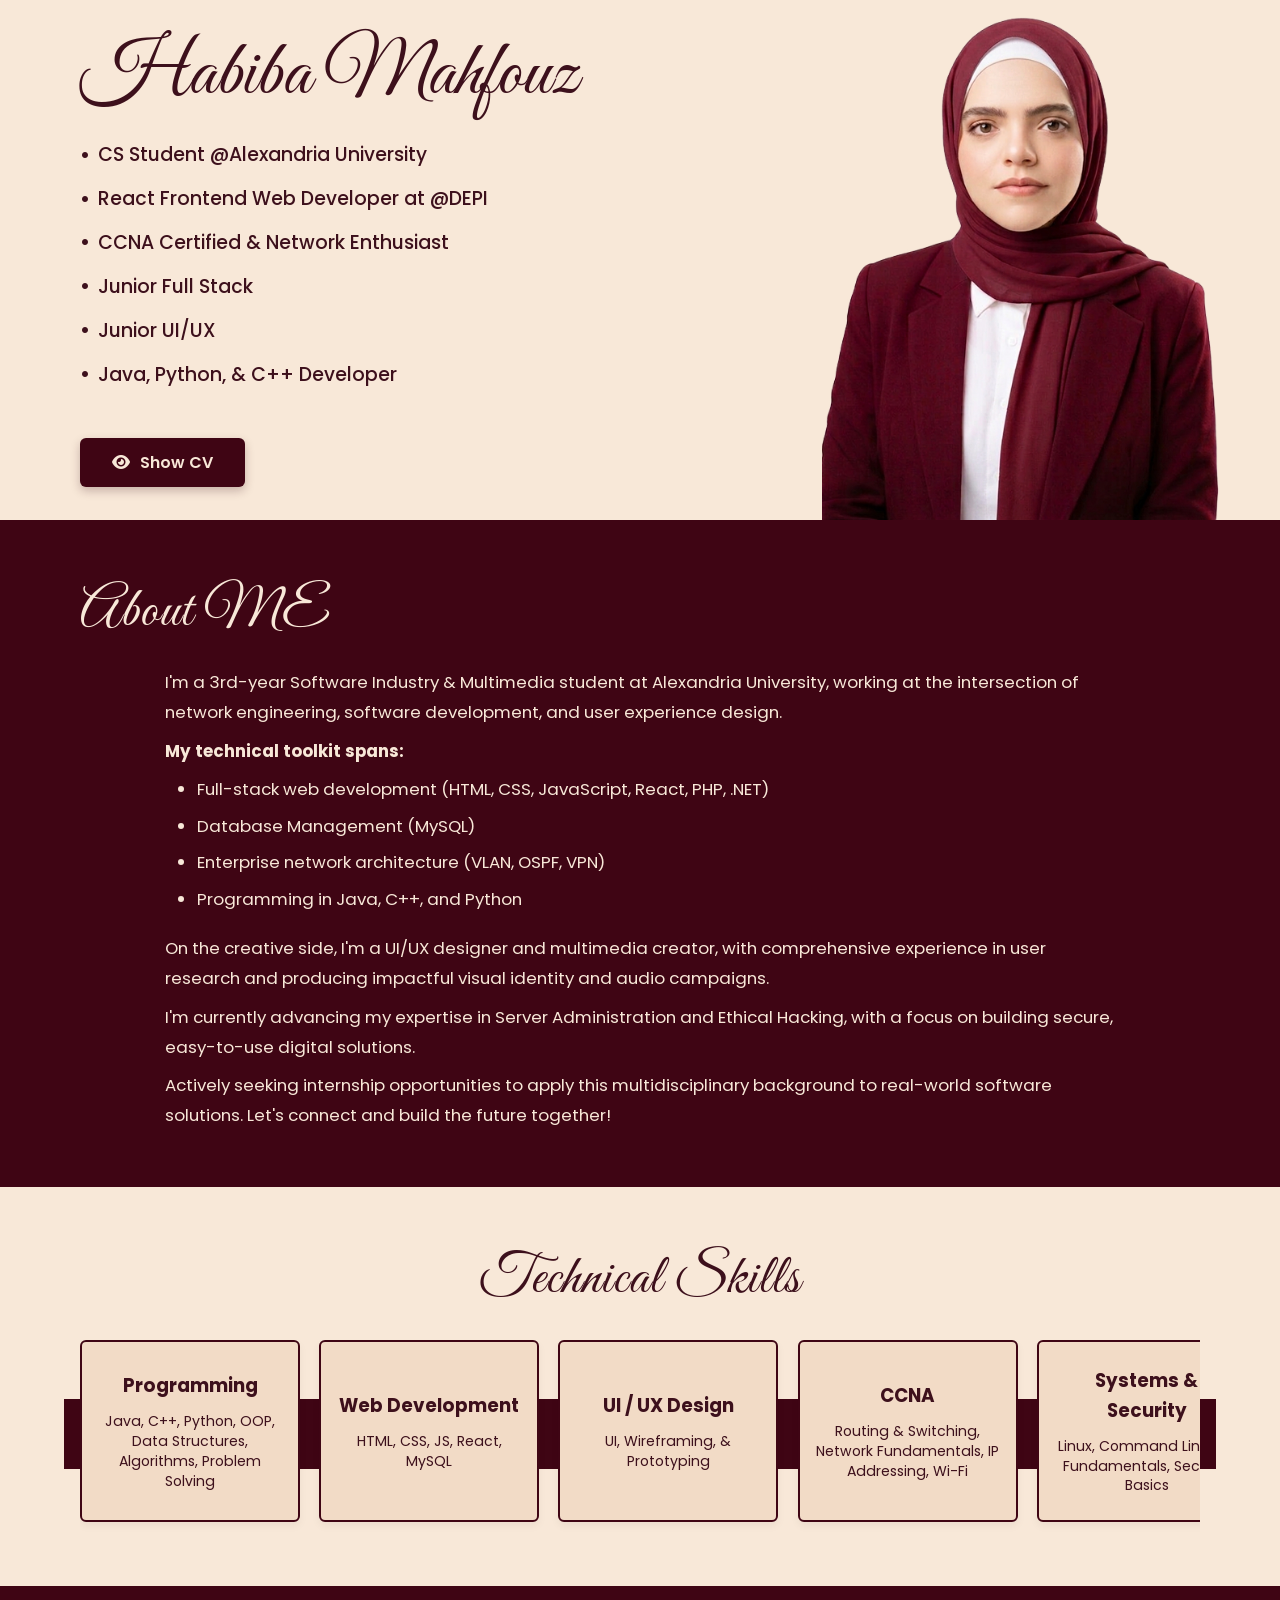
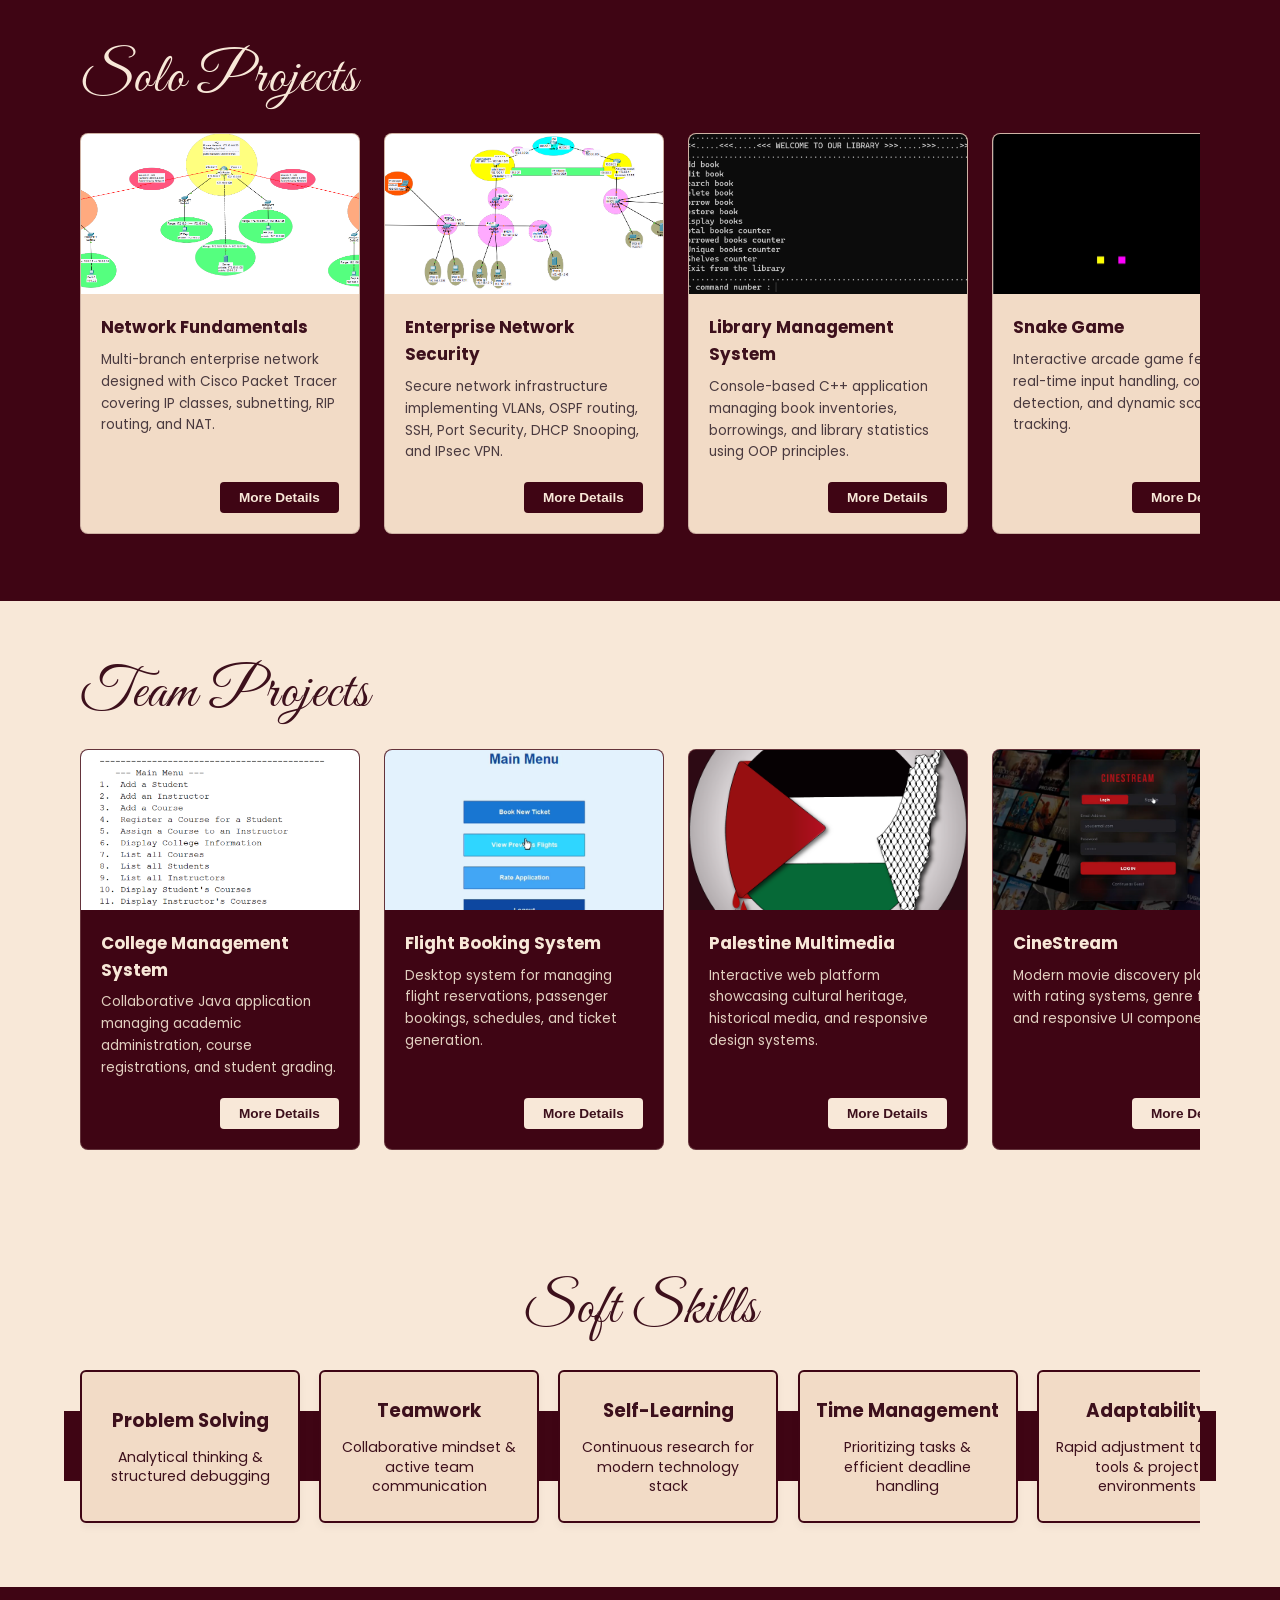
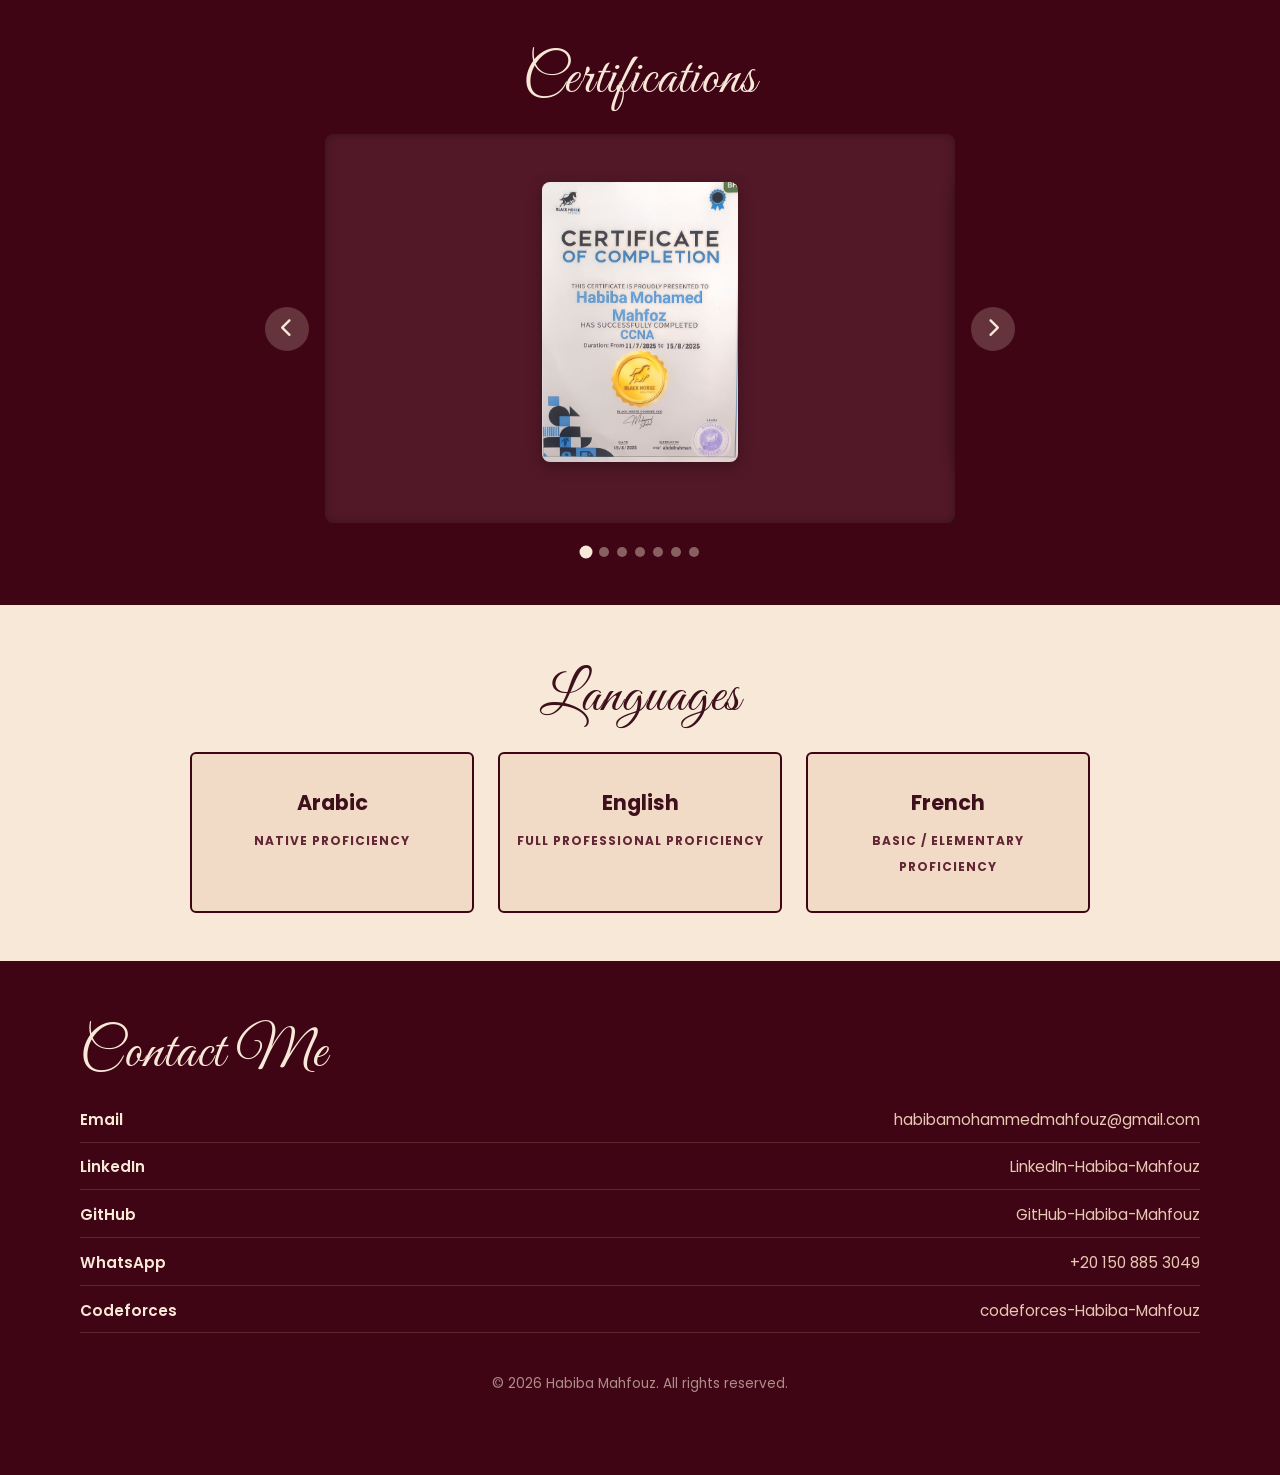
==== index.html @ 4e530910 "Refactor hero section layout and update profile image" ====
<!DOCTYPE html>
<html lang="en">
<head>
    <meta charset="UTF-8">
    <meta name="viewport" content="width=device-width, initial-scale=1.0">
    <title>Habiba Mahfouz - Portfolio</title>
    <!-- Google Fonts -->
    <link rel="preconnect" href="https://fonts.googleapis.com">
    <link rel="preconnect" href="https://fonts.gstatic.com" crossorigin>
    <link href="https://fonts.googleapis.com/css2?family=Alex+Brush&family=Great+Vibes&family=Poppins:ital,wght@0,300;0,400;0,500;0,600;0,700;1,300&display=swap" rel="stylesheet">
    <!-- FontAwesome Icons -->
    <link rel="stylesheet" href="https://cdnjs.cloudflare.com/ajax/libs/font-awesome/6.4.0/css/all.min.css">
    <!-- Custom CSS -->
    <link rel="stylesheet" href="css/styles.css">
</head>
<body>

    <!-- HERO SECTION -->
    <header class="hero-section" id="hero">
        <div class="hero-container">
            <!-- Left Side: Text & Action -->
            <div class="hero-left">
                <div class="hero-content">
                    <h1 class="hero-name">Habiba Mahfouz</h1>
                    <ul class="hero-highlights">
                        <li><span class="bullet">•</span> CS Student @Alexandria University</li>
                        <li><span class="bullet">•</span> React Frontend Web Developer at @DEPI</li>
                        <li><span class="bullet">•</span> CCNA Certified & Network Enthusiast</li>
                        <li><span class="bullet">•</span> Junior Full Stack</li>
                        <li><span class="bullet">•</span> Junior UI/UX</li>
                        <li><span class="bullet">•</span> Java, Python, & C++ Developer</li>
                    </ul>
                    <div class="hero-action">
                        <a href="https://drive.google.com/file/d/1pJtv7yBGDdaMXNsGLOkZJY8MNlGWwcSY/view" target="_blank" rel="noopener noreferrer" class="btn-primary">
                           <i class="fa-solid fa-eye"></i> Show CV
                        </a>
                    </div>
                </div>
            </div>
            <!-- Right Side: Profile Photo -->
            <div class="hero-right">
                <div class="profile-frame">
                    <div class="profile-img-crop">
                        <img src="images/pp.png" alt="Habiba Mahfouz Profile" class="profile-img">
                    </div>
                </div>
            </div>
        </div>
    </header>

    <!-- ABOUT ME SECTION -->
    <section class="section section-dark" id="about">
        <div class="container">
            <h2 class="section-title text-light">About ME</h2>
            <div class="about-text">
                <p>I'm a 3rd-year Software Industry & Multimedia student at Alexandria University, working at the intersection of network engineering, software development, and user experience design.</p>
                
                <p><strong>My technical toolkit spans:</strong></p>
                <ul>
                    <li>Full-stack web development (HTML, CSS, JavaScript, React, PHP, .NET)</li>
                    <li>Database Management (MySQL)</li>
                    <li>Enterprise network architecture (VLAN, OSPF, VPN)</li>
                    <li>Programming in Java, C++, and Python</li>
                </ul>

                <p>On the creative side, I'm a UI/UX designer and multimedia creator, with comprehensive experience in user research and producing impactful visual identity and audio campaigns.</p>

                <p>I'm currently advancing my expertise in Server Administration and Ethical Hacking, with a focus on building secure, easy-to-use digital solutions.</p>

                <p>Actively seeking internship opportunities to apply this multidisciplinary background to real-world software solutions. Let's connect and build the future together!</p>
            </div>
        </div>
    </section>

    <!-- TECHNICAL SKILLS SECTION -->
    <section class="section section-light" id="technical-skills">
        <div class="container">
            <h2 class="section-title-skill text-dark">Technical Skills</h2>
            <div class="skills-grid">
                <div class="skill-card">
                    <h3 class="skill-title">Programming</h3>
                    <p class="skill-desc">Java, C++, Python, OOP, Data Structures, Algorithms, Problem Solving</p>
                </div>
                <div class="skill-card">
                    <h3 class="skill-title">Web Development</h3>
                    <p class="skill-desc">HTML, CSS, JS, React, MySQL</p>
                </div>
                <div class="skill-card">
                    <h3 class="skill-title">UI / UX Design</h3>
                    <p class="skill-desc">UI, Wireframing, & Prototyping</p>
                </div>
                <div class="skill-card">
                    <h3 class="skill-title">CCNA</h3>
                    <p class="skill-desc">Routing & Switching, Network Fundamentals, IP Addressing, Wi-Fi</p>
                </div>
                <div class="skill-card">
                    <h3 class="skill-title">Systems & Security</h3>
                    <p class="skill-desc">Linux, Command Line, OS Fundamentals, Security Basics</p>
                </div>
            </div>
        </div>
    </section>

    <!-- SOLO PROJECTS SECTION -->
    <section class="section section-dark" id="solo-projects">
        <div class="container">
            <h2 class="section-title text-light">Solo Projects</h2>
            <div class="projects-grid">
                <!-- Solo 1 -->
                <div class="project-card">
                    <div class="project-img-placeholder">
                        <img src="images/Network.png" alt="Network Fundamentals Project">
                    </div>
                    <div class="project-content">
                        <h3 class="project-title">Network Fundamentals</h3>
                        <p class="project-desc">Multi-branch enterprise network designed with Cisco Packet Tracer covering IP classes, subnetting, RIP routing, and NAT.</p>
                        <button class="btn-card open-modal-btn" data-project-id="solo-network-fundamentals">More Details</button>
                    </div>
                </div>

                <!-- Solo 2 -->
                <div class="project-card">
                    <div class="project-img-placeholder">
                        <img src="images/ccna.png" alt="Enterprise Network Security">
                    </div>
                    <div class="project-content">
                        <h3 class="project-title">Enterprise Network Security</h3>
                        <p class="project-desc">Secure network infrastructure implementing VLANs, OSPF routing, SSH, Port Security, DHCP Snooping, and IPsec VPN.</p>
                        <button class="btn-card open-modal-btn" data-project-id="solo-enterprise-security">More Details</button>
                    </div>
                </div>

                <!-- Solo 3 -->
                <div class="project-card">
                    <div class="project-img-placeholder">
                        <img src="images/libc++.png" alt="Library Management System">
                    </div>
                    <div class="project-content">
                        <h3 class="project-title">Library Management System</h3>
                        <p class="project-desc">Console-based C++ application managing book inventories, borrowings, and library statistics using OOP principles.</p>
                        <button class="btn-card open-modal-btn" data-project-id="solo-library-cpp">More Details</button>
                    </div>
                </div>

                <!-- Solo 4 -->
                <div class="project-card">
                    <div class="project-img-placeholder">
                        <img src="images/snake1.png" alt="Snake Game Python">
                    </div>
                    <div class="project-content">
                        <h3 class="project-title">Snake Game</h3>
                        <p class="project-desc">Interactive arcade game featuring real-time input handling, collision detection, and dynamic score tracking.</p>
                        <button class="btn-card open-modal-btn" data-project-id="solo-snake-game">More Details</button>
                    </div>
                </div>

                <!-- Solo 5 -->
                <div class="project-card">
                    <div class="project-img-placeholder">
                        <img src="images/calajava.png" alt="Expression Calculator">
                    </div>
                    <div class="project-content">
                        <h3 class="project-title">Expression Calculator</h3>
                        <p class="project-desc">Mathematical expression parser converting infix to postfix syntax using Stack data structures in Java.</p>
                        <button class="btn-card open-modal-btn" data-project-id="solo-expression-calculator">More Details</button>
                    </div>
                </div>

                <!-- Solo 6 -->
                <div class="project-card">
                    <div class="project-img-placeholder">
                        <img src="images/booki.png" alt="Booki UX Case Study">
                    </div>
                    <div class="project-content">
                        <h3 class="project-title">Booki</h3>
                        <p class="project-desc">End-to-end user research, persona creation, wireframing, and interactive UI prototyping for an online bookstore.</p>
                        <button class="btn-card open-modal-btn" data-project-id="solo-booki-ux">More Details</button>
                    </div>
                </div>

                <!-- Solo 7 : to do list
                <div class="project-card">
                    <div class="project-img-placeholder">
                        <img src="images/booki.png" alt="Booki UX Case Study">
                    </div>
                    <div class="project-content">
                        <h3 class="project-title">Booki - UX Case Study</h3>
                        <p class="project-desc">End-to-end user research, persona creation, wireframing, and interactive UI prototyping for an online bookstore.</p>
                        <button class="btn-card open-modal-btn" data-project-id="solo-booki-ux">More Details</button>
                    </div>
                </div>-->

            </div>
        </div>
    </section>

    <!-- TEAM PROJECTS SECTION -->
    <section class="section section-light" id="team-projects">
        <div class="container">
            <h2 class="section-title text-dark">Team Projects</h2>
            <div class="projects-grid">
                <!-- Team 1 -->
                <div class="project-card card-dark">
                    <div class="project-img-placeholder dark-ph">
                        <img src="images/college.png" alt="College Management System">
                    </div>
                    <div class="project-content">
                        <h3 class="project-title">College Management System</h3>
                        <p class="project-desc">Collaborative Java application managing academic administration, course registrations, and student grading.</p>
                        <button class="btn-card btn-light open-modal-btn" data-project-id="team-college-system">More Details</button>
                    </div>
                </div>

                <!-- Team 2 -->
                <div class="project-card card-dark">
                    <div class="project-img-placeholder dark-ph">
                        <img src="images/flight.png" alt="Flight Booking System">
                    </div>
                    <div class="project-content">
                        <h3 class="project-title">Flight Booking System</h3>
                        <p class="project-desc">Desktop system for managing flight reservations, passenger bookings, schedules, and ticket generation.</p>
                        <button class="btn-card btn-light open-modal-btn" data-project-id="team-flight-booking">More Details</button>
                    </div>
                </div>

                <!-- Team 3 -->
                <div class="project-card card-dark">
                    <div class="project-img-placeholder dark-ph">
                        <img src="images/logo.png" alt="Palestine Multimedia Platform">
                    </div>
                    <div class="project-content">
                        <h3 class="project-title">Palestine Multimedia</h3>
                        <p class="project-desc">Interactive web platform showcasing cultural heritage, historical media, and responsive design systems.</p>
                        <button class="btn-card btn-light open-modal-btn" data-project-id="team-palestine-multimedia">More Details</button>
                    </div>
                </div>

                <!-- Team 4 -->
                <div class="project-card card-dark">
                    <div class="project-img-placeholder dark-ph">
                        <img src="images/movie.png" alt="CineStream Movie Platform">
                    </div>
                    <div class="project-content">
                        <h3 class="project-title">CineStream</h3>
                        <p class="project-desc">Modern movie discovery platform with rating systems, genre filters, and responsive UI components.</p>
                        <button class="btn-card btn-light open-modal-btn" data-project-id="team-cinestream">More Details</button>
                    </div>
                </div>

                <!-- Team 5 -->
                <div class="project-card card-dark">
                    <div class="project-img-placeholder dark-ph">
                        <img src="images/bookbloom.png" alt="Book Bloom WebApp">
                    </div>
                    <div class="project-content">
                        <h3 class="project-title">Book Bloom</h3>
                        <p class="project-desc">E-commerce bookstore app with user authentication, category browsing, cart checkout, and dashboard.</p>
                        <button class="btn-card btn-light open-modal-btn" data-project-id="team-book-bloom">More Details</button>
                    </div>
                </div>

                <!-- Team 6 -->
                <div class="project-card card-dark">
                    <div class="project-img-placeholder dark-ph">
                        <img src="images/unity.png" alt="3D Unity Game">
                    </div>
                    <div class="project-content">
                        <h3 class="project-title">3D Unity Game</h3>
                        <p class="project-desc">Immersive 3D game created in Unity featuring custom physics, gameplay logic, and team collaboration.</p>
                        <button class="btn-card btn-light open-modal-btn" data-project-id="team-unity-game">More Details</button>
                    </div>
                </div>

                <!-- Team 7 -->
                <div class="project-card card-dark">
                    <div class="project-img-placeholder dark-ph">
                        <img src="images/marketix1.png" alt="Marketix HCI UX App">
                    </div>
                    <div class="project-content">
                        <h3 class="project-title">Marketix</h3>
                        <p class="project-desc">Innovative e-commerce app featuring flexible delivery pricing, extensive UX research, and Figma prototypes.</p>
                        <button class="btn-card btn-light open-modal-btn" data-project-id="team-marketix-hci">More Details</button>
                    </div>
                </div>

                <!-- Team 8 : database 
                <div class="project-card card-dark">
                    <div class="project-img-placeholder dark-ph">
                        <img src="images/marketix.png" alt="Marketix HCI UX App">
                    </div>
                    <div class="project-content">
                        <h3 class="project-title">Marketix - HCI & UX App</h3>
                        <p class="project-desc">Innovative e-commerce app featuring flexible delivery pricing, extensive UX research, and Figma prototypes.</p>
                        <button class="btn-card btn-light open-modal-btn" data-project-id="team-marketix-hci">More Details</button>
                    </div>
                </div>-->

                <!-- Team 9 : data science python
                <div class="project-card card-dark">
                    <div class="project-img-placeholder dark-ph">
                        <img src="images/marketix.png" alt="Marketix HCI UX App">
                    </div>
                    <div class="project-content">
                        <h3 class="project-title">Marketix - HCI & UX App</h3>
                        <p class="project-desc">Innovative e-commerce app featuring flexible delivery pricing, extensive UX research, and Figma prototypes.</p>
                        <button class="btn-card btn-light open-modal-btn" data-project-id="team-marketix-hci">More Details</button>
                    </div>
                </div>-->

                <!-- Team 10 : data science power bi
                <div class="project-card card-dark">
                    <div class="project-img-placeholder dark-ph">
                        <img src="images/marketix.png" alt="Marketix HCI UX App">
                    </div>
                    <div class="project-content">
                        <h3 class="project-title">Marketix - HCI & UX App</h3>
                        <p class="project-desc">Innovative e-commerce app featuring flexible delivery pricing, extensive UX research, and Figma prototypes.</p>
                        <button class="btn-card btn-light open-modal-btn" data-project-id="team-marketix-hci">More Details</button>
                    </div>
                </div>-->

                <!-- Team 11 : software 
                <div class="project-card card-dark">
                    <div class="project-img-placeholder dark-ph">
                        <img src="images/marketix.png" alt="Marketix HCI UX App">
                    </div>
                    <div class="project-content">
                        <h3 class="project-title">Marketix - HCI & UX App</h3>
                        <p class="project-desc">Innovative e-commerce app featuring flexible delivery pricing, extensive UX research, and Figma prototypes.</p>
                        <button class="btn-card btn-light open-modal-btn" data-project-id="team-marketix-hci">More Details</button>
                    </div>
                </div>-->

            </div>
        </div>
    </section>

    <!-- SOFT SKILLS SECTION -->
    <section class="section section-light" id="soft-skills">
        <div class="container">
            <h2 class="section-title-skill text-dark">Soft Skills</h2>
            <div class="skills-grid soft-grid">
                <div class="skill-card">
                    <h3 class="skill-title">Problem Solving</h3>
                    <p class="skill-desc">Analytical thinking & structured debugging</p>
                </div>
                <div class="skill-card">
                    <h3 class="skill-title">Teamwork</h3>
                    <p class="skill-desc">Collaborative mindset & active team communication</p>
                </div>
                <div class="skill-card">
                    <h3 class="skill-title">Self-Learning</h3>
                    <p class="skill-desc">Continuous research for modern technology stack</p>
                </div>
                <div class="skill-card">
                    <h3 class="skill-title">Time Management</h3>
                    <p class="skill-desc">Prioritizing tasks & efficient deadline handling</p>
                </div>
                <div class="skill-card">
                    <h3 class="skill-title">Adaptability</h3>
                    <p class="skill-desc">Rapid adjustment to new tools & project environments</p>
                </div>
            </div>
        </div>
    </section>

    <!-- CERTIFICATIONS SECTION -->
    <section class="section section-dark" id="certifications">
        <div class="container">
            <h2 class="section-title-skill text-light">Certifications</h2>
            <div class="carousel-container">
                <button class="carousel-btn prev-btn" id="prevCert"><i class="fa-solid fa-chevron-left"></i></button>
                
                <div class="carousel-viewport">
                    <div class="carousel-track" id="certTrack">
                        <!-- Slide 1 -->
                        <div class="carousel-slide active">
                            <div class="cert-card">
                                <img src="certifications/CCNA.jpeg" alt="CCNA Certificate" class="cert-img">
                            </div>
                        </div>
                        <!-- Slide 2 -->
                        <div class="carousel-slide active">
                            <div class="cert-card">
                                <img src="certifications/Intro_to_AI.png" alt="Intro to AI Certificate" class="cert-img">
                            </div>
                        </div>
                        <!-- Slide 3 -->
                        <div class="carousel-slide active">
                            <div class="cert-card">
                                <img src="certifications/AI.png" alt="AI Certificate" class="cert-img">
                            </div>
                        </div>
                        <!-- Slide 4 -->
                        <div class="carousel-slide active">
                            <div class="cert-card">
                                <img src="certifications/Python.jpeg" alt="Python Certificate" class="cert-img">
                            </div>
                        </div>
                        <!-- Slide 5 -->
                        <div class="carousel-slide active">
                            <div class="cert-card">
                                <img src="certifications/python & AI.jpeg" alt="python & AI Certificate" class="cert-img">
                            </div>
                        </div>
                        <!-- Slide 6 -->
                        <div class="carousel-slide active">
                            <div class="cert-card">
                                <img src="certifications/C++.png" alt="C++ Certificate" class="cert-img">
                            </div>
                        </div>
                        <!-- Slide 7 -->
                        <div class="carousel-slide active">
                            <div class="cert-card">
                                <img src="certifications/UI UX.png" alt="UI/UX Certificate" class="cert-img">
                            </div>
                        </div>
                        
                    </div>
                </div>

                <button class="carousel-btn next-btn" id="nextCert"><i class="fa-solid fa-chevron-right"></i></button>
            </div>
            
            <div class="carousel-dots" id="carouselDots">
                <span class="dot active" data-index="0"></span>
                <span class="dot" data-index="1"></span>
                <span class="dot" data-index="2"></span>
            </div>
        </div>
    </section>

    <!-- LANGUAGES SECTION -->
    <section class="section section-light" id="languages">
        <div class="container">
            <h2 class="section-title-skill text-dark">Languages</h2>
            <div class="languages-grid">
                <div class="lang-card">
                    <h3 class="lang-name">Arabic</h3>
                    <span class="lang-level">NATIVE PROFICIENCY</span>
                </div>
                <div class="lang-card">
                    <h3 class="lang-name">English</h3>
                    <span class="lang-level">FULL PROFESSIONAL PROFICIENCY</span>
                </div>
                <div class="lang-card">
                    <h3 class="lang-name">French</h3>
                    <span class="lang-level">BASIC / ELEMENTARY PROFICIENCY</span>
                </div>
            </div>
        </div>
    </section>

    <!-- CONTACT ME SECTION (FOOTER) -->
    <footer class="footer section-dark" id="contact">
        <div class="container">
            <h2 class="section-title text-light">Contact Me</h2>
            <div class="contact-list">
                <div class="contact-item">
                    <span class="contact-label">Email</span>
                    <a href="mailto:habibamahfouzalmanfouzh@gmail.com" class="contact-value">habibamohammedmahfouz@gmail.com</a>
                </div>
                <div class="contact-item">
                    <span class="contact-label">LinkedIn</span>
                    <a href="https://www.linkedin.com/in/habiba-mahfouz-4ba87334a?utm_source=share_via&utm_content=profile&utm_medium=member_android" target="_blank" class="contact-value">LinkedIn-Habiba-Mahfouz</a>
                </div>
                <div class="contact-item">
                    <span class="contact-label">GitHub</span>
                    <a href="https://github.com/habiba-mahfouz" target="_blank" class="contact-value">GitHub-Habiba-Mahfouz</a>
                </div>
                <div class="contact-item">
                    <span class="contact-label">WhatsApp</span>
                    <a href="https://wa.me/201508853049" target="_blank" class="contact-value">+20 150 885 3049</a>
                </div>
                <div class="contact-item">
                    <span class="contact-label">Codeforces</span>
                    <a href="https://codeforces.com" target="_blank" class="contact-value">codeforces-Habiba-Mahfouz</a>
                </div>
            </div>
            <div class="copyright">
                <p>&copy; 2026 Habiba Mahfouz. All rights reserved.</p>
            </div>
        </div>
    </footer>

    <!-- DYNAMIC PROJECT DETAILS POPUP MODAL (Exact 1050px Max Width) -->
    <div class="project-details-overlay" id="projectDetailsOverlay">
        <div class="project-details-modal">
            <!-- Header Bar with Title & Close X Button -->
            <div class="project-details-header">
                <h2 id="modalHeaderTitle">Project Details</h2>
                <button class="project-details-close-btn" id="closeProjectDetailsBtn" title="Close">
                    <i class="fa-solid fa-xmark"></i>
                </button>
            </div>

            <!-- Modal Content Body -->
            <div class="project-details-body">
                <!-- Project Media Carousel (Images and/or Video) -->
                <div class="project-media-carousel-container" id="modalMediaCarousel">
                    <button class="project-carousel-btn prev-btn" id="modalMediaPrev" title="Previous Media"><i class="fa-solid fa-chevron-left"></i></button>

                    <div class="project-carousel-viewport">
                        <div class="project-carousel-track" id="modalMediaTrack">
                            <!-- Dynamic Slides (Images & Videos) -->
                        </div>
                    </div>

                    <button class="project-carousel-btn next-btn" id="modalMediaNext" title="Next Media"><i class="fa-solid fa-chevron-right"></i></button>
                </div>

                <!-- Carousel Dots -->
                <div class="project-carousel-dots" id="modalMediaDots">
                    <!-- Dynamic Dots matching media items -->
                </div>

                <!-- Tech Stack Badges directly under media (no heading) -->
                <div class="tech-badges-container" id="modalProjectTechStack" style="margin-bottom: 2.2rem; margin-top: 0.5rem;">
                    <!-- Tech badges generated dynamically -->
                </div>

                <!-- Overview Section -->
                <div class="details-section">
                    <h3><i class="fa-solid fa-lightbulb"></i> Project Overview</h3>
                    <p id="modalProjectOverview" class="project-overview-text">Project overview description goes here...</p>
                </div>

                <!-- Key Features Section -->
                <div class="details-section">
                    <h3><i class="fa-solid fa-list-check"></i> Key Features & Implementation</h3>
                    <ul class="features-list" id="modalProjectFeatures">
                        <!-- Features generated dynamically -->
                    </ul>
                </div>

                <!-- Action Links (GitHub & LinkedIn Buttons) -->
                <div class="details-action-bar">
                    <a href="#" id="modalProjectGithubBtn" target="_blank" rel="noopener noreferrer" class="btn-action btn-github">
                        <i class="fa-brands fa-github"></i> GitHub
                    </a>
                    <a href="#" id="modalProjectLinkedinBtn" target="_blank" rel="noopener noreferrer" class="btn-action btn-linkedin">
                        <i class="fa-brands fa-linkedin"></i> LinkedIn
                    </a>
                </div>
            </div>
        </div>
    </div>

    <!-- Custom JS -->
    <script src="js/project-details.js"></script>
    <script src="js/script.js"></script>
</body>
</html>
---- css/styles.css ----
/* 1. Global Variables & Reset */
:root {
    --bg-burgundy: #3F0514;
    --bg-burgundy-light: #521828;
    --bg-beige: #F8E8D8;
    --bg-beige-card: #F2DBC6;
    --text-burgundy: #3D101C;
    --text-beige: #F8E8D8;
    --text-muted: #6B4E55;
    
    --font-cursive: 'Great Vibes', 'Alex Brush', cursive;
    --font-sans: 'Poppins', -apple-system, BlinkMacSystemFont, 'Segoe UI', Roboto, sans-serif;

    --transition: all 0.3s ease;
    --border-radius: 8px;
    --shadow: 0 4px 15px rgba(0, 0, 0, 0.15);
}

* {
    margin: 0;
    padding: 0;
    box-sizing: border-box;
}

html {
    scroll-behavior: smooth;
    font-size: 16px;
}

body {
    font-family: var(--font-sans);
    background-color: var(--bg-beige);
    color: var(--text-burgundy);
    line-height: 1.6;
    overflow-x: hidden;
}

/* 2. Container & Utility Classes */
.container {
    width: 90%;
    max-width: 1200px;
    margin: 0 auto;
    padding: 3rem 1rem;
}

.section-title {
    font-family: var(--font-cursive);
    font-size: 3.5rem;
    text-align:left;
    margin-bottom: 0.6rem;
    font-weight: 400;
    letter-spacing: 1px;
}

.section-title-skill{
    font-family: var(--font-cursive);
    font-size: 3.5rem;
    text-align:center;
    margin-bottom: 0.6rem;
    font-weight: 400;
    letter-spacing: 1px;
}

.text-light {
    color: var(--text-beige);
}

.text-dark {
    color: var(--text-burgundy);
}

.section-dark {
    background-color: var(--bg-burgundy);
    color: var(--text-beige);
}

.section-light {
    background-color: var(--bg-beige);
    color: var(--text-burgundy);
}

/* 3. HERO SECTION (Split Layout) */
.hero-section {
    width: 100%;
    background-color: var(--bg-beige);
    height: 520px;
    max-height: 520px;
    display: flex;
    align-items: stretch;
    position: relative;
    overflow: hidden;
}

.hero-container {
    width: 100%;
    height: 100%;
    max-width: 1400px;
    margin: 0 auto;
    display: flex;
    align-items: stretch;
}

/* Left Column: Text & Content */
.hero-left {
    width: 60%;
    height: 100%;
    background-color: var(--bg-beige);
    display: flex;
    align-items: center;
    padding: 2.5rem 2rem 2.5rem 5rem;
    z-index: 2;
}

.hero-content {
    width: 100%;
    max-width: 650px;
    display: flex;
    flex-direction: column;
}

.hero-name {
    font-family: var(--font-cursive);
    font-size: 78px;
    color: var(--text-burgundy);
    margin-bottom: 1.2rem;
    font-weight: 400;
    line-height: 1.1;
}

.hero-highlights {
    list-style: none;
    margin-bottom: 1.8rem;
}

.hero-highlights li {
    font-size: 19px;
    margin-bottom: 0.5rem;
    color: var(--text-burgundy);
    display: flex;
    align-items: center;
    gap: 0.5rem;
    font-weight: 500;
}

.hero-highlights .bullet {
    font-size: 1.4rem;
    color: var(--text-burgundy);
}

.hero-action {
    display: flex;
    justify-content: flex-start;
    margin-top: 0.5rem;
}

.btn-primary {
    background-color: var(--bg-burgundy);
    color: var(--text-beige);
    border: none;
    padding: 0.75rem 2rem;
    font-size: 1rem;
    font-family: var(--font-sans);
    font-weight: 600;
    border-radius: 6px;
    cursor: pointer;
    transition: var(--transition);
    display: inline-flex;
    align-items: center;
    gap: 0.6rem;
    box-shadow: 0 4px 10px rgba(61, 16, 28, 0.25);
    text-decoration: none;
}

.btn-primary:hover {
    background-color: var(--bg-burgundy-light);
    transform: translateY(-2px);
    box-shadow: 0 6px 15px rgba(61, 16, 28, 0.35);
    color: white;
}

/* Right Column: Profile Photo */
.hero-right {
    width: 40%;
    height: 100%;
    background-color: var(--bg-beige);
    display: flex;
    justify-content: center;
    align-items: flex-end;
    position: relative;
    overflow: hidden;
}

.profile-frame {
    width: 100%;
    height: 100%;
    display: flex;
    justify-content: center;
    align-items: flex-end;
    overflow: hidden;
}

.profile-img-crop {
    width: 100%;
    height: 100%;
    overflow: hidden;
    display: flex;
    justify-content: center;
    align-items: flex-end;
}

.profile-img {
    width: 100%;
    height: 100%;
    max-height: 520px;
    object-fit: contain;
    object-position: bottom center;
    display: block;
}

/* 4. ABOUT ME SECTION */
.about-text {
    max-width: 950px;
    margin: 0 auto;
    font-size: 1.05rem;
    line-height: 1.8;
}

.about-text p {
    margin-bottom: 0.5rem;
}

.about-text ul {
    margin-left: 2rem;
    margin-bottom: 1.2rem;
}

.about-text li {
    margin-bottom: 0.4rem;
}

/* 5. TECHNICAL SKILLS & SOFT SKILLS (Horizontal Scroll Layout with Burgundy Ribbon) */
#technical-skills .container,
#soft-skills .container {
    position: relative;
}

#technical-skills .container::before,
#soft-skills .container::before {
    content: '';
    position: absolute;
    top: 62%;
    left: 0;
    width: 100%;
    height: 70px;
    background-color: var(--bg-burgundy);
    transform: translateY(-50%);
    z-index: 0;
    pointer-events: none;
}

.skills-grid {
    position: relative;
    z-index: 1;
    display: flex;
    flex-wrap: nowrap;
    overflow-x: auto;
    gap: 1.2rem;
    margin-top: 1rem;
    padding-bottom: 1rem;
    scroll-snap-type: x mandatory;
    -webkit-overflow-scrolling: touch;
}

/* Custom Scrollbar for Horizontal Skills Slider */
.skills-grid::-webkit-scrollbar {
    height: 6px;
}

.skills-grid::-webkit-scrollbar-track {
    background: rgba(61, 16, 28, 0.1);
    border-radius: 10px;
}

.skills-grid::-webkit-scrollbar-thumb {
    background: var(--bg-burgundy);
    border-radius: 10px;
}

.skills-grid::-webkit-scrollbar-thumb:hover {
    background: var(--bg-burgundy-light);
}

.skill-card {
    position: relative;
    z-index: 2;
    flex: 0 0 220px;
    scroll-snap-align: start;
    background-color: var(--bg-beige-card);
    border: 2px solid var(--bg-burgundy);
    padding: 1.5rem 1rem;
    border-radius: 6px;
    text-align: center;
    transition: var(--transition);
    display: flex;
    flex-direction: column;
    justify-content: center;
    align-items: center;
    box-shadow: 0 4px 8px rgba(0, 0, 0, 0.05);
}

.skill-card:hover {
    box-shadow: 0 8px 18px rgba(61, 16, 28, 0.15);
}

.skill-title {
    font-size: 1.15rem;
    color: var(--text-burgundy);
    margin-bottom: 0.75rem;
    font-weight: 700;
}

.skill-desc {
    font-size: 0.88rem;
    color: var(--text-burgundy);
    line-height: 1.4;
}

/* 6. PROJECTS SECTIONS (Solo & Team Horizontal Scroll Layout) */
.projects-grid {
    display: flex;
    flex-wrap: nowrap;
    overflow-x: auto;
    gap: 1.5rem;
    padding-bottom: 1.2rem;
    scroll-snap-type: x mandatory;
    -webkit-overflow-scrolling: touch;
}

/* Custom Scrollbar for Projects Slider */
.projects-grid::-webkit-scrollbar {
    height: 6px;
}

.projects-grid::-webkit-scrollbar-track {
    background: rgba(248, 232, 216, 0.15);
    border-radius: 10px;
}

.projects-grid::-webkit-scrollbar-thumb {
    background: var(--bg-beige);
    border-radius: 10px;
}

#team-projects .projects-grid::-webkit-scrollbar-track {
    background: rgba(61, 16, 28, 0.1);
}

#team-projects .projects-grid::-webkit-scrollbar-thumb {
    background: var(--bg-burgundy);
}

.project-card {
    flex: 0 0 280px;
    scroll-snap-align: start;
    background-color: var(--bg-beige-card);
    border-radius: 8px;
    overflow: hidden;
    display: flex;
    flex-direction: column;
    transition: var(--transition);
    border: 1px solid rgba(61, 16, 28, 0.2);
}

.project-card:hover {
    box-shadow: 0 10px 20px rgba(0, 0, 0, 0.2);
}

.project-img-placeholder {
    width: 100%;
    height: 160px;
    background-color: #D3C5B5;
    display: flex;
    justify-content: center;
    align-items: center;
    font-size: 2.8rem;
    color: var(--text-burgundy);
    overflow: hidden;
}

.project-img-placeholder img {
    width: 100%;
    height: 100%;
    object-fit: cover;
}

.project-content {
    padding: 1.25rem;
    display: flex;
    flex-direction: column;
    flex-grow: 1;
}

.project-title {
    font-size: 1.05rem;
    font-weight: 700;
    color: var(--text-burgundy);
    margin-bottom: 0.5rem;
}

.project-desc {
    font-size: 0.85rem;
    color: #4A3A3F;
    margin-bottom: 1.2rem;
    flex-grow: 1;
}

.btn-card {
    background-color: var(--bg-burgundy);
    color: var(--text-beige);
    border: none;
    padding: 0.5rem 1.2rem;
    font-size: 0.85rem;
    font-weight: 600;
    border-radius: 4px;
    cursor: pointer;
    align-self: flex-end;
    transition: var(--transition);
}

.btn-card:hover {
    background-color: var(--bg-burgundy-light);
}

/* Team Projects Dark Variations */
.card-dark {
    background-color: var(--bg-burgundy);
    border: 1px solid rgba(248, 232, 216, 0.2);
}

.dark-ph {
    background-color: #2D0A14;
    color: var(--text-beige);
}

.card-dark .project-title {
    color: var(--text-beige);
}

.card-dark .project-desc {
    color: #E2D0C0;
}

.btn-light {
    background-color: var(--bg-beige);
    color: var(--text-burgundy);
}

.btn-light:hover {
    background-color: #FFF;
}

/* 7. CERTIFICATIONS CAROUSEL */
.carousel-container {
    position: relative;
    max-width: 750px;
    margin: 0 auto;
    display: flex;
    align-items: center;
    gap: 1rem;
}

.carousel-viewport {
    width: 100%;
    overflow: hidden;
    background-color: #521828;
    border-radius: 8px;
    padding: 3rem 2rem;
    box-shadow: inset 0 0 10px rgba(0,0,0,0.3);
}

.carousel-track {
    display: flex;
    transition: transform 0.5s ease-in-out;
    width: 100%;
}

.carousel-slide {
    min-width: 100%;
    display: flex;
    justify-content: center;
    align-items: center;
    text-align: center;
}

.cert-card {
    display: flex;
    flex-direction: column;
    align-items: center;
    gap: 0.8rem;
    color: var(--text-beige);
}

.cert-img {
    max-width: 100%;
    max-height: 280px;
    object-fit: contain;
    border-radius: 8px;
    box-shadow: 0 4px 15px rgba(0, 0, 0, 0.3);
    margin-bottom: 0.8rem;
}

.cert-icon {
    font-size: 3.5rem;
    color: #F8E8D8;
    margin-bottom: 0.5rem;
}

.cert-card h3 {
    font-size: 1.4rem;
    font-weight: 600;
}

.cert-card p {
    font-size: 0.95rem;
    max-width: 500px;
    opacity: 0.9;
}

.cert-badge {
    background-color: var(--bg-beige);
    color: var(--text-burgundy);
    padding: 0.3rem 0.8rem;
    border-radius: 20px;
    font-size: 0.8rem;
    font-weight: 700;
    margin-top: 0.5rem;
}

.carousel-btn {
    background-color: rgba(248, 232, 216, 0.2);
    color: var(--text-beige);
    border: none;
    width: 44px;
    height: 44px;
    border-radius: 50%;
    cursor: pointer;
    font-size: 1.2rem;
    transition: var(--transition);
    display: flex;
    justify-content: center;
    align-items: center;
    flex-shrink: 0;
}

.carousel-btn:hover {
    background-color: var(--bg-beige);
    color: var(--text-burgundy);
}

.carousel-dots {
    display: flex;
    justify-content: center;
    gap: 0.5rem;
    margin-top: 1.5rem;
}

.dot {
    width: 10px;
    height: 10px;
    background-color: rgba(248, 232, 216, 0.4);
    border-radius: 50%;
    cursor: pointer;
    transition: var(--transition);
}

.dot.active {
    background-color: var(--text-beige);
    transform: scale(1.3);
}

/* 8. LANGUAGES SECTION */
.languages-grid {
    position: relative;
    z-index: 1;
    display: grid;
    grid-template-columns: repeat(3, 1fr);
    gap: 1.5rem;
    max-width: 900px;
    margin: 0 auto;
}

.lang-card {
    position: relative;
    z-index: 2;
    background-color: var(--bg-beige-card);
    border: 2px solid var(--bg-burgundy);
    padding: 2rem 1rem;
    border-radius: 6px;
    text-align: center;
}

.lang-name {
    font-size: 1.3rem;
    color: var(--text-burgundy);
    margin-bottom: 0.5rem;
}

.lang-level {
    font-size: 0.75rem;
    font-weight: 700;
    letter-spacing: 1px;
    color: #632635;
}

/* 9. CONTACT FOOTER */
.footer {
    padding-bottom: 2rem;
}

.contact-list {
    max-width: 100%;
    margin: 0 auto 2.5rem auto;
    display: flex;
    flex-direction: column;
    gap: 0.8rem;
}

.contact-item {
    display: flex;
    justify-content: space-between;
    align-items: center;
    border-bottom: 1px solid rgba(248, 232, 216, 0.15);
    padding-bottom: 0.6rem;
}

.contact-label {
    font-weight: 600;
    color: var(--text-beige);
    font-size: 0.95rem;
}

.contact-value {
    color: #E6C8B5;
    text-decoration: none;
    font-size: 0.95rem;
    transition: var(--transition);
}

.contact-value:hover {
    color: #FFF;
    text-decoration: underline;
}

.copyright {
    text-align: center;
    font-size: 0.85rem;
    opacity: 0.6;
    margin-top: 2rem;
}

/* 10. MODALS */
.modal-overlay {
    position: fixed;
    top: 0;
    left: 0;
    width: 100vw;
    height: 100vh;
    background-color: rgba(0, 0, 0, 0.7);
    display: flex;
    justify-content: center;
    align-items: center;
    opacity: 0;
    pointer-events: none;
    transition: opacity 0.3s ease;
    z-index: 1000;
}

.modal-overlay.active {
    opacity: 1;
    pointer-events: all;
}

.modal-box {
    background-color: var(--bg-beige);
    color: var(--text-burgundy);
    width: 90%;
    max-width: 550px;
    border-radius: 8px;
    padding: 2rem;
    position: relative;
    box-shadow: 0 10px 30px rgba(0,0,0,0.4);
    transform: translateY(-20px);
    transition: transform 0.3s ease;
}

.modal-overlay.active .modal-box {
    transform: translateY(0);
}

.modal-close {
    position: absolute;
    top: 1rem;
    right: 1.2rem;
    background: none;
    border: none;
    font-size: 1.8rem;
    color: var(--text-burgundy);
    cursor: pointer;
}

.modal-title {
    font-size: 1.5rem;
    margin-bottom: 1rem;
    color: var(--bg-burgundy);
}

.modal-body {
    font-size: 0.95rem;
    line-height: 1.6;
}

/* ==========================================================================
   PROJECT DETAILS POPUP MODAL STYLES (Exact 1050px Max Width)
   ========================================================================== */
.project-details-overlay {
    position: fixed;
    top: 0;
    left: 0;
    width: 100vw;
    height: 100vh;
    background-color: rgba(0, 0, 0, 0.75);
    backdrop-filter: blur(4px);
    display: flex;
    justify-content: center;
    align-items: center;
    opacity: 0;
    pointer-events: none;
    transition: opacity 0.3s ease;
    z-index: 2000;
    padding: 1.5rem;
}

.project-details-overlay.active {
    opacity: 1;
    pointer-events: all;
}

.project-details-modal {
    background-color: #FFFFFF;
    color: var(--text-burgundy);
    width: 92%;
    max-width: 1050px;
    max-height: 90vh;
    border-radius: 12px;
    border: 2px solid var(--bg-burgundy);
    box-shadow: 0 15px 40px rgba(0, 0, 0, 0.4);
    display: flex;
    flex-direction: column;
    overflow: hidden;
    transform: translateY(-20px);
    transition: transform 0.3s ease;
}

.project-details-overlay.active .project-details-modal {
    transform: translateY(0);
}

.project-details-header {
    background-color: var(--bg-burgundy);
    color: var(--text-beige);
    padding: 1rem 1.8rem;
    display: flex;
    justify-content: space-between;
    align-items: center;
    border-bottom: 1px solid rgba(248, 232, 216, 0.2);
}

.project-details-header h2 {
    font-family: 'Poppins', sans-serif;
    font-size: 1.5rem;
    font-weight: 600;
    color: var(--text-beige);
    margin: 0;
    line-height: 1.3;
}

.project-details-close-btn {
    background: none;
    border: none;
    color: var(--text-beige);
    font-size: 2.2rem;
    cursor: pointer;
    line-height: 1;
    transition: var(--transition);
    display: flex;
    align-items: center;
    justify-content: center;
    width: 44px;
    height: 44px;
    border-radius: 50%;
}

.project-details-close-btn:hover {
    background: transparent;
    transform: scale(1.2);
}

.project-details-body {
    padding: 2rem;
    overflow-y: auto;
    overflow-x: hidden;
    flex-grow: 1;
}

/* Project Details Media Carousel (Images & Videos Slider) */
.project-media-carousel-container {
    position: relative;
    width: 100%;
    margin: 1.5rem 0 0.8rem 0;
    display: flex;
    align-items: center;
    gap: 0.8rem;
}

.project-carousel-viewport {
    width: 100%;
    overflow: hidden;
    background-color: #F2DBC6;
    border-radius: 8px;
    border: 1px solid rgba(61, 16, 28, 0.2);
    display: flex;
}

.project-carousel-track {
    display: flex;
    transition: transform 0.4s ease-in-out;
    width: 100%;
}

.project-carousel-slide {
    min-width: 100%;
    width: 100%;
    display: flex;
    justify-content: center;
    align-items: center;
    box-sizing: border-box;
}

.media-slide-box {
    width: 100%;
    display: flex;
    flex-direction: column;
    justify-content: center;
    align-items: center;
    background-color: #F2DBC6;
    min-height: 250px;
    max-height: 420px;
    overflow: hidden;
}

.media-slide-img {
    width: 100%;
    max-width: 100%;
    max-height: 420px;
    object-fit: contain;
    display: block;
    margin: 0 auto;
}

.media-slide-video {
    width: 100%;
    max-width: 100%;
    max-height: 420px;
    background-color: #000;
    display: block;
    outline: none;
    margin: 0 auto;
}

/* Audio Slide Box in Media Carousel (Custom Luxury Player) */
.media-audio-box {
    background: linear-gradient(135deg, #F8E8D8 0%, #F2DBC6 100%);
    padding: 2rem 1.5rem;
    display: flex;
    justify-content: center;
    align-items: center;
    width: 100%;
    min-height: 290px;
}

.custom-audio-card {
    background: #FFF;
    border: 2px solid var(--bg-burgundy);
    border-radius: 16px;
    padding: 1.8rem 2rem;
    width: 100%;
    max-width: 560px;
    display: flex;
    flex-direction: column;
    align-items: center;
    box-shadow: 0 10px 30px rgba(61, 16, 28, 0.12);
    text-align: center;
}

.audio-avatar {
    width: 64px;
    height: 64px;
    background-color: var(--bg-burgundy);
    color: var(--text-beige);
    border-radius: 50%;
    display: flex;
    justify-content: center;
    align-items: center;
    font-size: 1.8rem;
    margin-bottom: 0.8rem;
    box-shadow: 0 4px 12px rgba(61, 16, 28, 0.25);
}

.custom-audio-title {
    font-size: 1.15rem;
    font-weight: 700;
    color: var(--text-burgundy);
    margin-bottom: 0.2rem;
}

.audio-type-tag {
    font-size: 0.78rem;
    font-weight: 600;
    color: var(--text-muted);
    text-transform: uppercase;
    letter-spacing: 1px;
    margin-bottom: 1.4rem;
    display: inline-block;
}

.custom-audio-controls {
    display: flex;
    align-items: center;
    gap: 1rem;
    width: 100%;
    background-color: #F8E8D8;
    padding: 0.75rem 1.2rem;
    border-radius: 50px;
    border: 1px solid rgba(61, 16, 28, 0.15);
}

.audio-play-btn {
    width: 44px;
    height: 44px;
    border-radius: 50%;
    background-color: var(--bg-burgundy);
    color: var(--text-beige);
    border: none;
    cursor: pointer;
    font-size: 1.1rem;
    display: flex;
    align-items: center;
    justify-content: center;
    transition: var(--transition);
    flex-shrink: 0;
}

.audio-play-btn:hover {
    background-color: #521828;
    transform: scale(1.08);
}

.audio-timeline-container {
    display: flex;
    align-items: center;
    gap: 0.6rem;
    flex-grow: 1;
}

.audio-time {
    font-size: 0.82rem;
    font-weight: 600;
    color: var(--text-burgundy);
    min-width: 32px;
    font-variant-numeric: tabular-nums;
}

.audio-progress-bar {
    flex-grow: 1;
    height: 6px;
    accent-color: var(--bg-burgundy);
    cursor: pointer;
    border-radius: 4px;
}

.audio-mute-btn {
    background: none;
    border: none;
    color: var(--text-burgundy);
    font-size: 1.15rem;
    cursor: pointer;
    padding: 0.3rem;
    display: flex;
    align-items: center;
    justify-content: center;
    transition: var(--transition);
    flex-shrink: 0;
}

.audio-mute-btn:hover {
    transform: scale(1.15);
}

.project-carousel-btn {
    background-color: var(--bg-burgundy);
    color: var(--text-beige);
    border: none;
    width: 40px;
    height: 40px;
    border-radius: 50%;
    cursor: pointer;
    font-size: 1.1rem;
    transition: var(--transition);
    display: flex;
    justify-content: center;
    align-items: center;
    flex-shrink: 0;
    box-shadow: 0 4px 10px rgba(0,0,0,0.15);
}

.project-carousel-btn:hover {
    background-color: #521828;
    transform: scale(1.08);
}

.project-carousel-dots {
    display: flex;
    justify-content: center;
    gap: 0.5rem;
    margin-bottom: 1.5rem;
}

.project-carousel-dots .dot {
    width: 10px;
    height: 10px;
    background-color: rgba(61, 16, 28, 0.25);
    border-radius: 50%;
    cursor: pointer;
    transition: var(--transition);
}

.project-carousel-dots .dot.active {
    background-color: var(--bg-burgundy);
    transform: scale(1.2);
}

/* Details Sections */
.details-section {
    margin-bottom: 2.8rem;
}

.details-section h3 {
    font-size: 1.25rem;
    color: var(--text-burgundy);
    margin-bottom: 1.1rem;
    border-bottom: 2px solid var(--bg-burgundy);
    padding-bottom: 0.4rem;
    display: inline-block;
}

.features-list {
    list-style: none;
    padding-left: 0;
}

.features-list li {
    font-size: 1rem;
    margin-bottom: 0.6rem;
    display: flex;
    align-items: flex-start;
    gap: 0.6rem;
    line-height: 1.5;
}

.features-list li i {
    color: var(--bg-burgundy);
    margin-top: 0.2rem;
}

.tech-badges-container {
    display: flex;
    flex-wrap: wrap;
    gap: 0.6rem;
    margin-top: 0.5rem;
}

.tech-badge {
    background-color: var(--bg-burgundy);
    color: var(--text-beige);
    padding: 0.4rem 0.9rem;
    border-radius: 20px;
    font-size: 0.85rem;
    font-weight: 600;
}

/* Overview Section Paragraphs */
.overview-paragraph {
    margin-bottom: 0.95rem;
    font-size: 1rem;
    line-height: 1.75;
    color: #3D101C;
}

.overview-paragraph:last-child {
    margin-bottom: 0;
}

/* Bottom Action Bar (GitHub & LinkedIn Buttons aligned to the Right) */
.details-action-bar {
    margin-top: 2.5rem;
    padding-top: 1.5rem;
    border-top: 1px solid rgba(61, 16, 28, 0.15);
    display: flex;
    justify-content: flex-end;
    align-items: center;
    gap: 0.75rem;
    width: 100%;
    flex-wrap: wrap;
}

.btn-action {
    display: inline-flex;
    align-items: center;
    justify-content: center;
    gap: 0.5rem;
    padding: 0.5rem 1.15rem;
    border-radius: 25px;
    font-size: 0.88rem;
    font-weight: 600;
    text-decoration: none;
    transition: var(--transition);
    cursor: pointer;
    box-shadow: 0 4px 10px rgba(61, 16, 28, 0.12);
}

.btn-action.btn-github {
    background-color: var(--bg-burgundy);
    color: var(--text-beige);
    border: 1.5px solid var(--bg-burgundy);
}

.btn-action.btn-github:hover {
    background-color: #521828;
    transform: translateY(-2px);
    box-shadow: 0 6px 14px rgba(61, 16, 28, 0.2);
}

.btn-action.btn-linkedin {
    background-color: #0A66C2;
    color: #FFFFFF;
    border: 1.5px solid #0A66C2;
}

.btn-action.btn-linkedin:hover {
    background-color: #084e96;
    transform: translateY(-2px);
    box-shadow: 0 6px 14px rgba(10, 102, 194, 0.3);
}

/* 11. RESPONSIVE DESIGN (Media Queries) */
@media (max-width: 900px) {
    .hero-section {
        height: auto;
        max-height: none;
    }

    .hero-container {
        flex-direction: column;
        height: auto;
    }
    
    .hero-left, .hero-right {
        width: 100%;
    }

    .hero-left {
        padding: 2.5rem 1.5rem;
    }

    .hero-right {
        padding: 0 1rem;
        height: 380px;
    }

    .hero-name {
        font-size: 3.2rem;
    }

    .languages-grid {
        grid-template-columns: 1fr;
    }
}

@media (max-width: 600px) {
    .section-title {
        font-size: 2.6rem;
    }

    .hero-name {
        font-size: 2.5rem;
    }

    .hero-action {
        justify-content: center;
    }

    .contact-item {
        flex-direction: column;
        align-items: flex-start;
        gap: 0.2rem;
    }
}
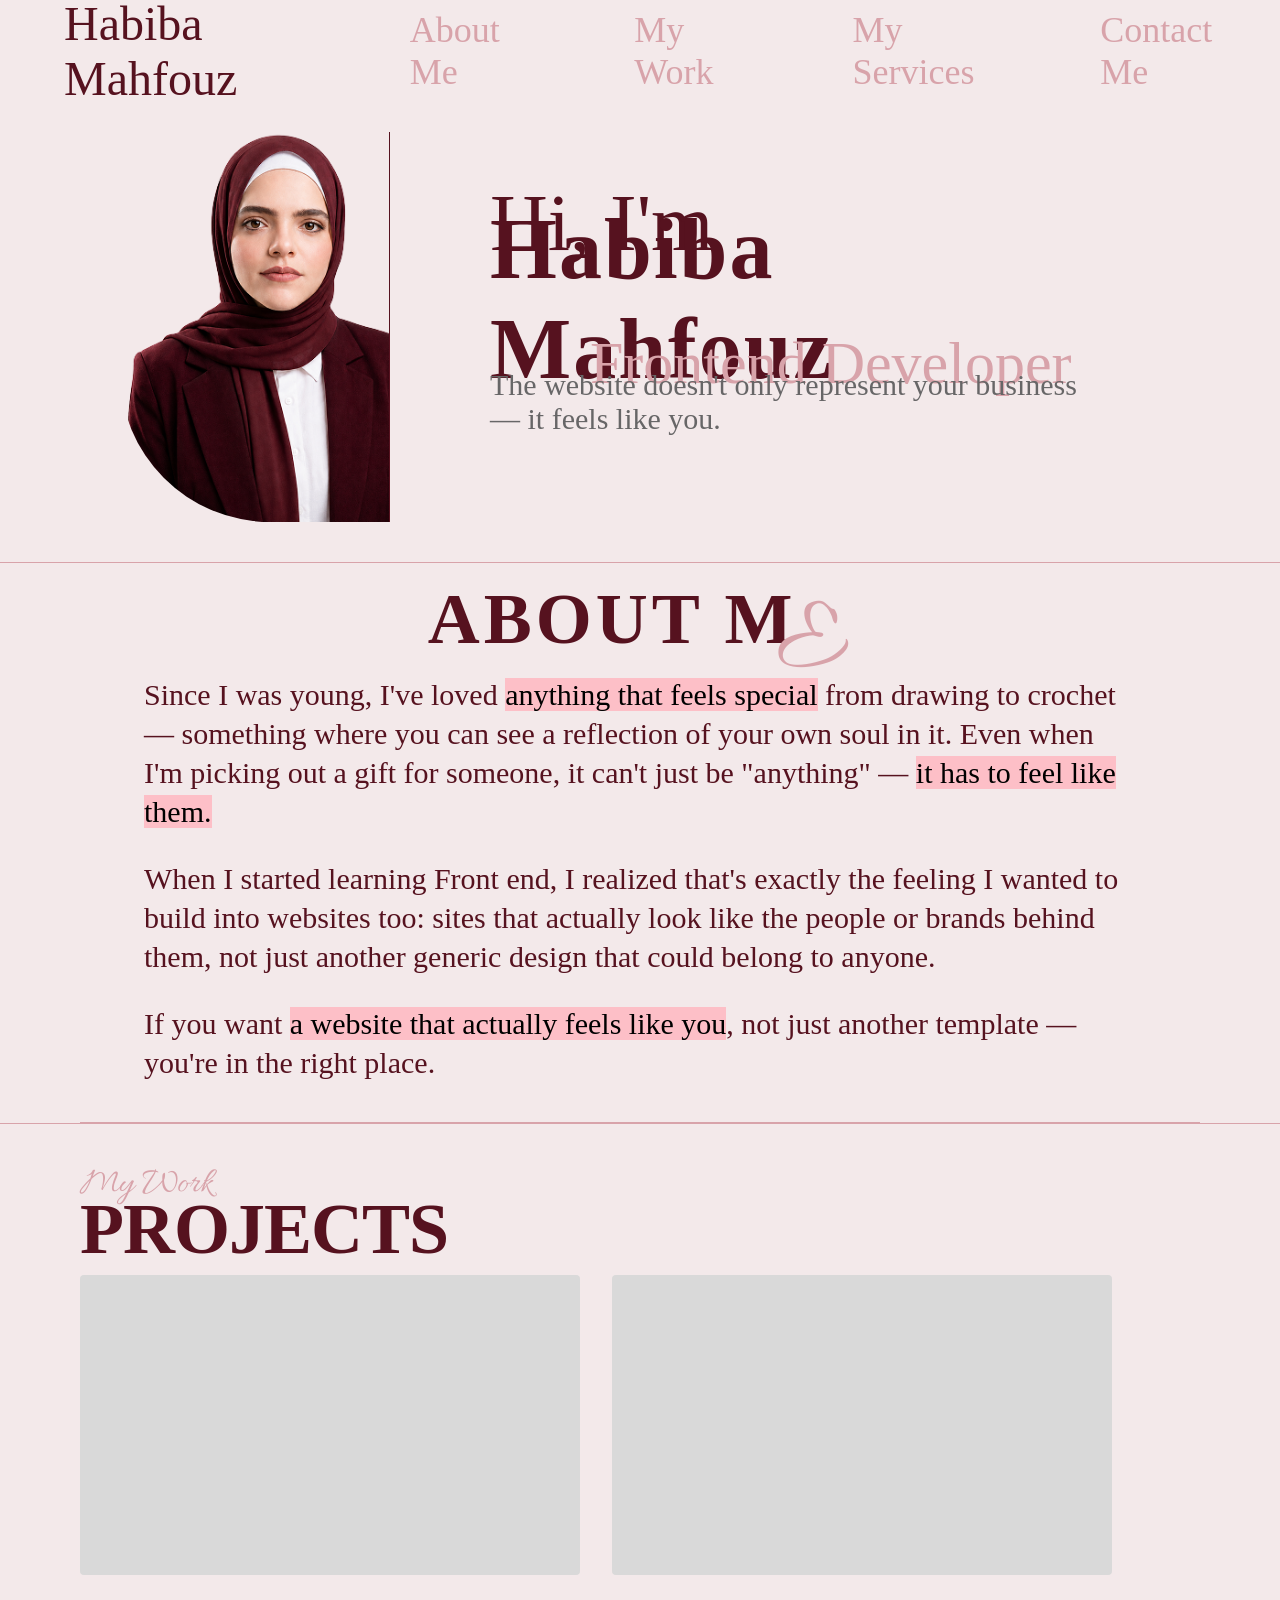
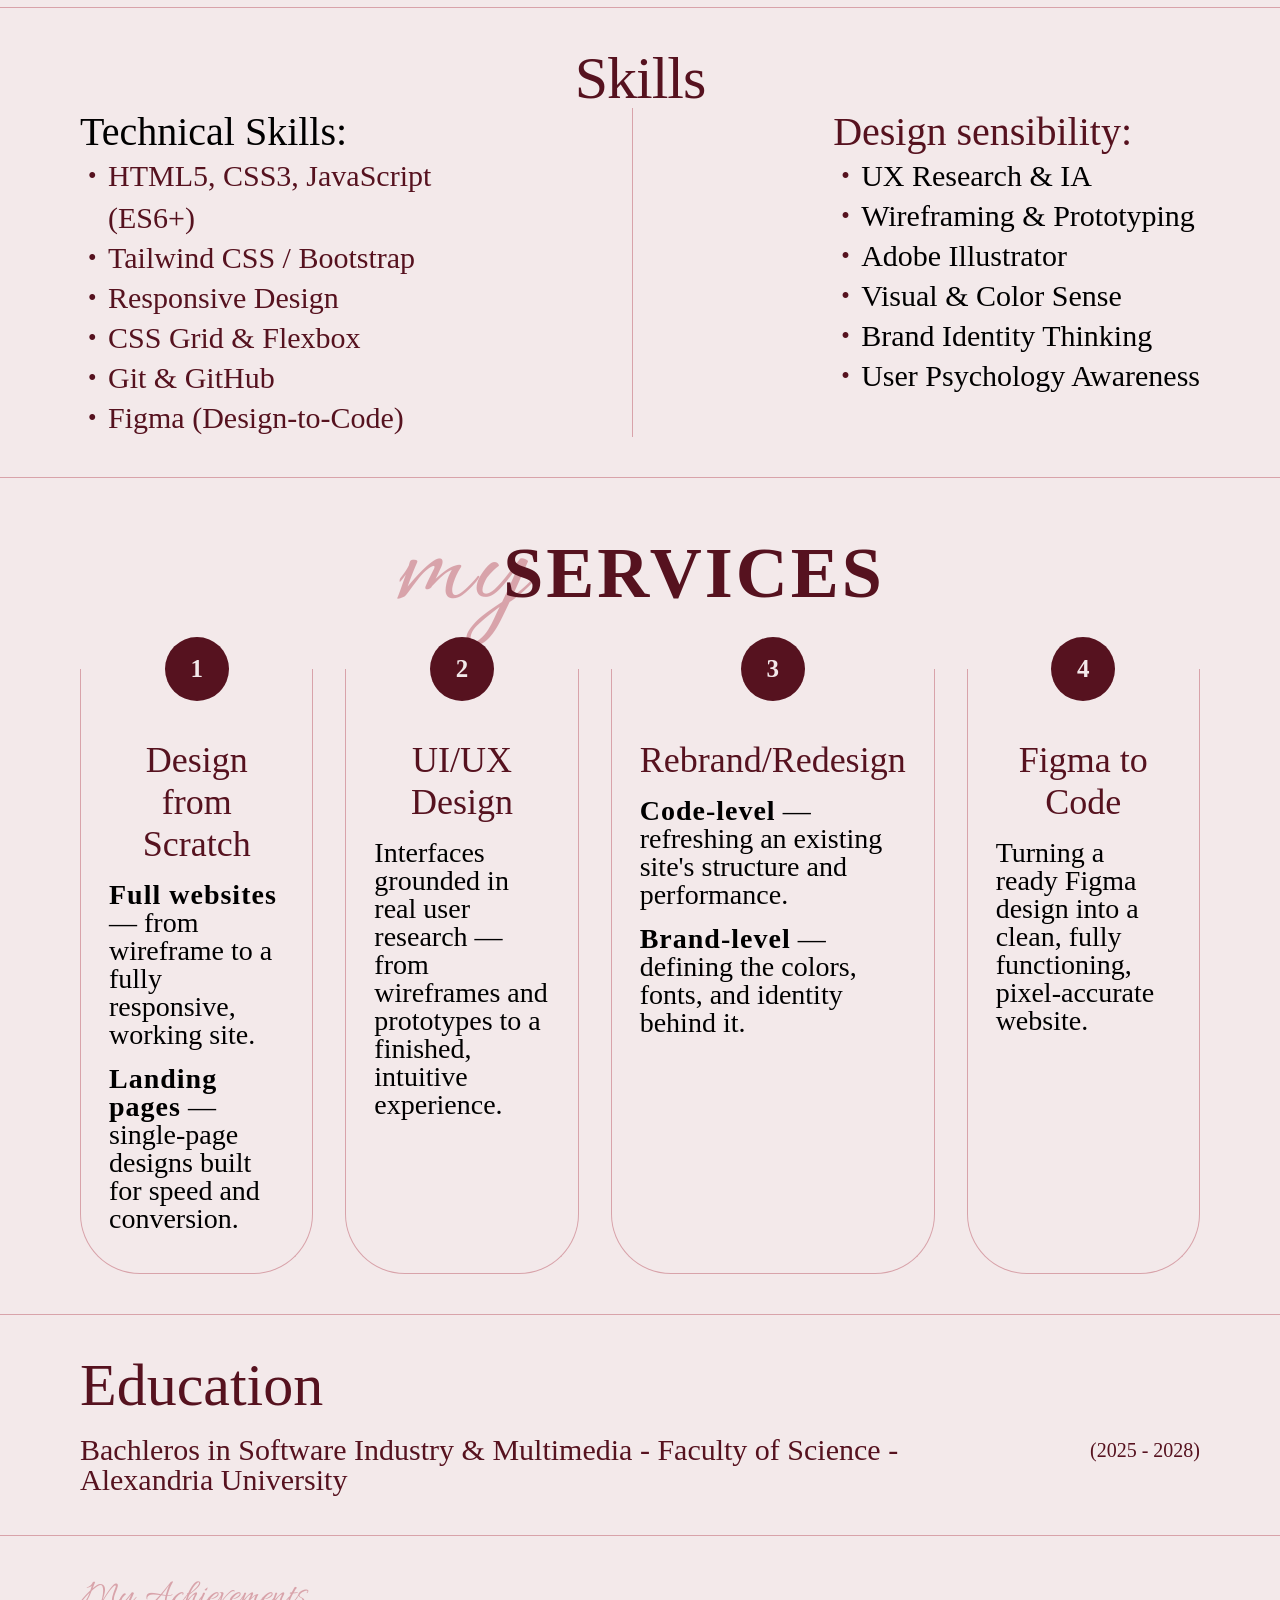
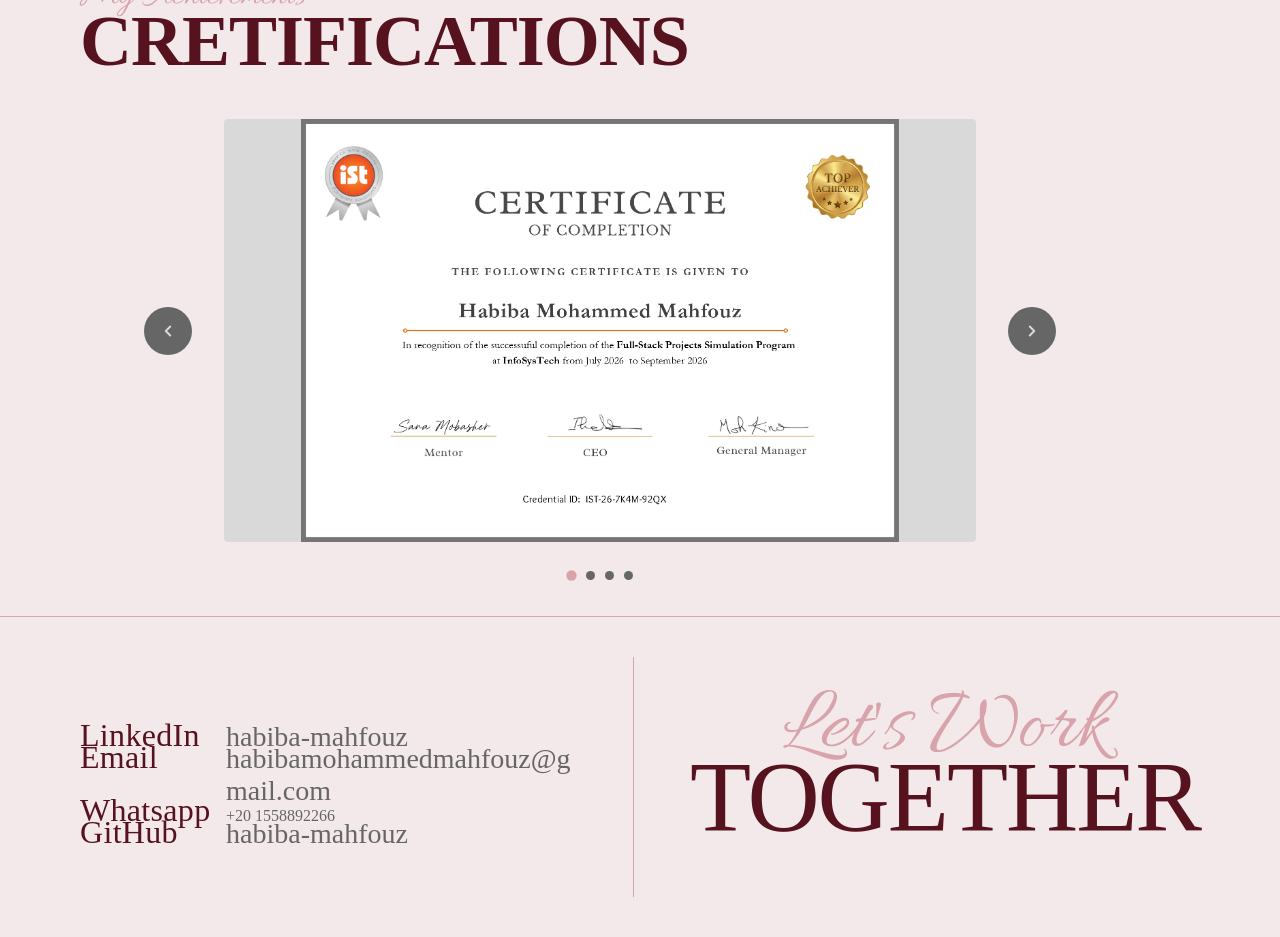
==== commit 95666076: "initial commit" ====
--- a/index.html
+++ b/index.html
@@ -1,554 +1,232 @@
 <!DOCTYPE html>
 <html lang="en">
+
 <head>
-    <meta charset="UTF-8">
+    <meta charset="UTF-8" dir="ltr">
     <meta name="viewport" content="width=device-width, initial-scale=1.0">
-    <title>Habiba Mahfouz - Portfolio</title>
-    <!-- Google Fonts -->
+    <title>Document</title>
+
+    <!-- Google Fonts import — must be in <head>, before your <style> -->
     <link rel="preconnect" href="https://fonts.googleapis.com">
     <link rel="preconnect" href="https://fonts.gstatic.com" crossorigin>
-    <link href="https://fonts.googleapis.com/css2?family=Alex+Brush&family=Great+Vibes&family=Poppins:ital,wght@0,300;0,400;0,500;0,600;0,700;1,300&display=swap" rel="stylesheet">
-    <!-- FontAwesome Icons -->
-    <link rel="stylesheet" href="https://cdnjs.cloudflare.com/ajax/libs/font-awesome/6.4.0/css/all.min.css">
-    <!-- Custom CSS -->
-    <link rel="stylesheet" href="css/styles.css">
+    <link href="https://fonts.googleapis.com/css2?family=Allura&display=swap" rel="stylesheet">
+
+    <link rel="stylesheet" href="style.css">
 </head>
+
 <body>
-
-    <!-- HERO SECTION -->
-    <header class="hero-section" id="hero">
-        <div class="hero-container">
-            <!-- Left Side: Text & Action -->
-            <div class="hero-left">
-                <div class="hero-content">
-                    <h1 class="hero-name">Habiba Mahfouz</h1>
-                    <ul class="hero-highlights">
-                        <li><span class="bullet">•</span> CS Student @Alexandria University</li>
-                        <li><span class="bullet">•</span> React Frontend Web Developer at @DEPI</li>
-                        <li><span class="bullet">•</span> CCNA Certified & Network Enthusiast</li>
-                        <li><span class="bullet">•</span> Junior Full Stack</li>
-                        <li><span class="bullet">•</span> Junior UI/UX</li>
-                        <li><span class="bullet">•</span> Java, Python, & C++ Developer</li>
-                    </ul>
-                    <div class="hero-action">
-                        <a href="https://drive.google.com/file/d/1pJtv7yBGDdaMXNsGLOkZJY8MNlGWwcSY/view" target="_blank" rel="noopener noreferrer" class="btn-primary">
-                           <i class="fa-solid fa-eye"></i> Show CV
-                        </a>
-                    </div>
-                </div>
-            </div>
-            <!-- Right Side: Profile Photo -->
-            <div class="hero-right">
-                <div class="profile-frame">
-                    <div class="profile-img-crop">
-                        <img src="images/pp.png" alt="Habiba Mahfouz Profile" class="profile-img">
-                    </div>
-                </div>
-            </div>
-        </div>
+    <header class="navbar">
+        <nav>
+            <a class="active" href="#hero">Habiba Mahfouz</a>
+            <a href="#about">About Me</a>
+            <a href="#projects">My Work</a>
+            <a href="#services">My Services</a>
+            <a href="#footer">Contact Me</a>
+        </nav>
     </header>
 
-    <!-- ABOUT ME SECTION -->
-    <section class="section section-dark" id="about">
-        <div class="container">
-            <h2 class="section-title text-light">About ME</h2>
-            <div class="about-text">
-                <p>I'm a 3rd-year Software Industry & Multimedia student at Alexandria University, working at the intersection of network engineering, software development, and user experience design.</p>
-                
-                <p><strong>My technical toolkit spans:</strong></p>
+    <section class="hero" id="hero">
+        <div class="hero-photo">
+            <img src="images/hero.png" alt="Habiba Mahfouz">
+        </div>
+
+        <div class="hero-divider"></div>
+
+        <div class="hero-text">
+            <p class="hero-greeting">Hi, I'm</p>
+            <h1 class="hero-name">Habiba Mahfouz</h1>
+            <p class="hero-role">Frontend Developer</p>
+            <p class="hero-tagline">The website doesn't only represent your business — it feels like you.</p>
+        </div>
+
+    </section>
+    <hr>
+
+    <section class="about" id="about">
+        <div class="about-title">
+            <h2 class="about-title-text">ABOUT M<span class="about-title-script">E</span></h2>
+        </div>
+        <div class="about-content">
+            <p class="about-paragraph">
+                Since I was young, I've loved <mark>anything that feels special</mark> from drawing to crochet —
+                something where
+                you can see a reflection of your own soul in it. Even when I'm picking out a gift for someone, it can't
+                just be "anything" — <mark>it has to feel like them.</mark>
+            </p>
+
+            <p class="about-paragraph">
+                When I started learning Front end, I realized that's exactly the feeling I wanted to build into websites
+                too: sites that actually look like the people or brands behind them, not just another generic design
+                that could belong to anyone.
+            </p>
+
+            <p class="about-paragraph">
+                If you want <mark>a website that actually feels like you</mark>, not just another template — you're in
+                the right
+                place.
+            </p>
+        </div>
+    </section>
+    <hr>
+
+    <section class="projects" id="projects">
+        <div class="section-header">
+            <p class="eyebrow">My Work</p>
+            <h2 class="title">PROJECTS</h2>
+        </div>
+        <div class="projects-track" id="projectsTrack"> </div>
+
+    </section>
+    <hr>
+    <section class="skills">
+
+        <h1 class="title">Skills</h1>
+
+        <div class="columns">
+            <div class="col tech">
+                <h2>Technical Skills:</h2>
                 <ul>
-                    <li>Full-stack web development (HTML, CSS, JavaScript, React, PHP, .NET)</li>
-                    <li>Database Management (MySQL)</li>
-                    <li>Enterprise network architecture (VLAN, OSPF, VPN)</li>
-                    <li>Programming in Java, C++, and Python</li>
+                    <li>HTML5, CSS3, JavaScript (ES6+)</li>
+                    <li>Tailwind CSS / Bootstrap</li>
+                    <li>Responsive Design</li>
+                    <li>CSS Grid &amp; Flexbox</li>
+                    <li>Git &amp; GitHub</li>
+                    <li>Figma (Design-to-Code)</li>
                 </ul>
-
-                <p>On the creative side, I'm a UI/UX designer and multimedia creator, with comprehensive experience in user research and producing impactful visual identity and audio campaigns.</p>
-
-                <p>I'm currently advancing my expertise in Server Administration and Ethical Hacking, with a focus on building secure, easy-to-use digital solutions.</p>
-
-                <p>Actively seeking internship opportunities to apply this multidisciplinary background to real-world software solutions. Let's connect and build the future together!</p>
-            </div>
-        </div>
-    </section>
-
-    <!-- TECHNICAL SKILLS SECTION -->
-    <section class="section section-light" id="technical-skills">
-        <div class="container">
-            <h2 class="section-title-skill text-dark">Technical Skills</h2>
-            <div class="skills-grid">
-                <div class="skill-card">
-                    <h3 class="skill-title">Programming</h3>
-                    <p class="skill-desc">Java, C++, Python, OOP, Data Structures, Algorithms, Problem Solving</p>
-                </div>
-                <div class="skill-card">
-                    <h3 class="skill-title">Web Development</h3>
-                    <p class="skill-desc">HTML, CSS, JS, React, MySQL</p>
-                </div>
-                <div class="skill-card">
-                    <h3 class="skill-title">UI / UX Design</h3>
-                    <p class="skill-desc">UI, Wireframing, & Prototyping</p>
-                </div>
-                <div class="skill-card">
-                    <h3 class="skill-title">CCNA</h3>
-                    <p class="skill-desc">Routing & Switching, Network Fundamentals, IP Addressing, Wi-Fi</p>
-                </div>
-                <div class="skill-card">
-                    <h3 class="skill-title">Systems & Security</h3>
-                    <p class="skill-desc">Linux, Command Line, OS Fundamentals, Security Basics</p>
-                </div>
-            </div>
-        </div>
-    </section>
-
-    <!-- SOLO PROJECTS SECTION -->
-    <section class="section section-dark" id="solo-projects">
-        <div class="container">
-            <h2 class="section-title text-light">Solo Projects</h2>
-            <div class="projects-grid">
-                <!-- Solo 1 -->
-                <div class="project-card">
-                    <div class="project-img-placeholder">
-                        <img src="images/Network.png" alt="Network Fundamentals Project">
-                    </div>
-                    <div class="project-content">
-                        <h3 class="project-title">Network Fundamentals</h3>
-                        <p class="project-desc">Multi-branch enterprise network designed with Cisco Packet Tracer covering IP classes, subnetting, RIP routing, and NAT.</p>
-                        <button class="btn-card open-modal-btn" data-project-id="solo-network-fundamentals">More Details</button>
-                    </div>
-                </div>
-
-                <!-- Solo 2 -->
-                <div class="project-card">
-                    <div class="project-img-placeholder">
-                        <img src="images/ccna.png" alt="Enterprise Network Security">
-                    </div>
-                    <div class="project-content">
-                        <h3 class="project-title">Enterprise Network Security</h3>
-                        <p class="project-desc">Secure network infrastructure implementing VLANs, OSPF routing, SSH, Port Security, DHCP Snooping, and IPsec VPN.</p>
-                        <button class="btn-card open-modal-btn" data-project-id="solo-enterprise-security">More Details</button>
-                    </div>
-                </div>
-
-                <!-- Solo 3 -->
-                <div class="project-card">
-                    <div class="project-img-placeholder">
-                        <img src="images/libc++.png" alt="Library Management System">
-                    </div>
-                    <div class="project-content">
-                        <h3 class="project-title">Library Management System</h3>
-                        <p class="project-desc">Console-based C++ application managing book inventories, borrowings, and library statistics using OOP principles.</p>
-                        <button class="btn-card open-modal-btn" data-project-id="solo-library-cpp">More Details</button>
-                    </div>
-                </div>
-
-                <!-- Solo 4 -->
-                <div class="project-card">
-                    <div class="project-img-placeholder">
-                        <img src="images/snake1.png" alt="Snake Game Python">
-                    </div>
-                    <div class="project-content">
-                        <h3 class="project-title">Snake Game</h3>
-                        <p class="project-desc">Interactive arcade game featuring real-time input handling, collision detection, and dynamic score tracking.</p>
-                        <button class="btn-card open-modal-btn" data-project-id="solo-snake-game">More Details</button>
-                    </div>
-                </div>
-
-                <!-- Solo 5 -->
-                <div class="project-card">
-                    <div class="project-img-placeholder">
-                        <img src="images/calajava.png" alt="Expression Calculator">
-                    </div>
-                    <div class="project-content">
-                        <h3 class="project-title">Expression Calculator</h3>
-                        <p class="project-desc">Mathematical expression parser converting infix to postfix syntax using Stack data structures in Java.</p>
-                        <button class="btn-card open-modal-btn" data-project-id="solo-expression-calculator">More Details</button>
-                    </div>
-                </div>
-
-                <!-- Solo 6 -->
-                <div class="project-card">
-                    <div class="project-img-placeholder">
-                        <img src="images/booki.png" alt="Booki UX Case Study">
-                    </div>
-                    <div class="project-content">
-                        <h3 class="project-title">Booki</h3>
-                        <p class="project-desc">End-to-end user research, persona creation, wireframing, and interactive UI prototyping for an online bookstore.</p>
-                        <button class="btn-card open-modal-btn" data-project-id="solo-booki-ux">More Details</button>
-                    </div>
-                </div>
-
-                <!-- Solo 7 : to do list
-                <div class="project-card">
-                    <div class="project-img-placeholder">
-                        <img src="images/booki.png" alt="Booki UX Case Study">
-                    </div>
-                    <div class="project-content">
-                        <h3 class="project-title">Booki - UX Case Study</h3>
-                        <p class="project-desc">End-to-end user research, persona creation, wireframing, and interactive UI prototyping for an online bookstore.</p>
-                        <button class="btn-card open-modal-btn" data-project-id="solo-booki-ux">More Details</button>
-                    </div>
-                </div>-->
-
-            </div>
-        </div>
-    </section>
-
-    <!-- TEAM PROJECTS SECTION -->
-    <section class="section section-light" id="team-projects">
-        <div class="container">
-            <h2 class="section-title text-dark">Team Projects</h2>
-            <div class="projects-grid">
-                <!-- Team 1 -->
-                <div class="project-card card-dark">
-                    <div class="project-img-placeholder dark-ph">
-                        <img src="images/college.png" alt="College Management System">
-                    </div>
-                    <div class="project-content">
-                        <h3 class="project-title">College Management System</h3>
-                        <p class="project-desc">Collaborative Java application managing academic administration, course registrations, and student grading.</p>
-                        <button class="btn-card btn-light open-modal-btn" data-project-id="team-college-system">More Details</button>
-                    </div>
-                </div>
-
-                <!-- Team 2 -->
-                <div class="project-card card-dark">
-                    <div class="project-img-placeholder dark-ph">
-                        <img src="images/flight.png" alt="Flight Booking System">
-                    </div>
-                    <div class="project-content">
-                        <h3 class="project-title">Flight Booking System</h3>
-                        <p class="project-desc">Desktop system for managing flight reservations, passenger bookings, schedules, and ticket generation.</p>
-                        <button class="btn-card btn-light open-modal-btn" data-project-id="team-flight-booking">More Details</button>
-                    </div>
-                </div>
-
-                <!-- Team 3 -->
-                <div class="project-card card-dark">
-                    <div class="project-img-placeholder dark-ph">
-                        <img src="images/logo.png" alt="Palestine Multimedia Platform">
-                    </div>
-                    <div class="project-content">
-                        <h3 class="project-title">Palestine Multimedia</h3>
-                        <p class="project-desc">Interactive web platform showcasing cultural heritage, historical media, and responsive design systems.</p>
-                        <button class="btn-card btn-light open-modal-btn" data-project-id="team-palestine-multimedia">More Details</button>
-                    </div>
-                </div>
-
-                <!-- Team 4 -->
-                <div class="project-card card-dark">
-                    <div class="project-img-placeholder dark-ph">
-                        <img src="images/movie.png" alt="CineStream Movie Platform">
-                    </div>
-                    <div class="project-content">
-                        <h3 class="project-title">CineStream</h3>
-                        <p class="project-desc">Modern movie discovery platform with rating systems, genre filters, and responsive UI components.</p>
-                        <button class="btn-card btn-light open-modal-btn" data-project-id="team-cinestream">More Details</button>
-                    </div>
-                </div>
-
-                <!-- Team 5 -->
-                <div class="project-card card-dark">
-                    <div class="project-img-placeholder dark-ph">
-                        <img src="images/bookbloom.png" alt="Book Bloom WebApp">
-                    </div>
-                    <div class="project-content">
-                        <h3 class="project-title">Book Bloom</h3>
-                        <p class="project-desc">E-commerce bookstore app with user authentication, category browsing, cart checkout, and dashboard.</p>
-                        <button class="btn-card btn-light open-modal-btn" data-project-id="team-book-bloom">More Details</button>
-                    </div>
-                </div>
-
-                <!-- Team 6 -->
-                <div class="project-card card-dark">
-                    <div class="project-img-placeholder dark-ph">
-                        <img src="images/unity.png" alt="3D Unity Game">
-                    </div>
-                    <div class="project-content">
-                        <h3 class="project-title">3D Unity Game</h3>
-                        <p class="project-desc">Immersive 3D game created in Unity featuring custom physics, gameplay logic, and team collaboration.</p>
-                        <button class="btn-card btn-light open-modal-btn" data-project-id="team-unity-game">More Details</button>
-                    </div>
-                </div>
-
-                <!-- Team 7 -->
-                <div class="project-card card-dark">
-                    <div class="project-img-placeholder dark-ph">
-                        <img src="images/marketix1.png" alt="Marketix HCI UX App">
-                    </div>
-                    <div class="project-content">
-                        <h3 class="project-title">Marketix</h3>
-                        <p class="project-desc">Innovative e-commerce app featuring flexible delivery pricing, extensive UX research, and Figma prototypes.</p>
-                        <button class="btn-card btn-light open-modal-btn" data-project-id="team-marketix-hci">More Details</button>
-                    </div>
-                </div>
-
-                <!-- Team 8 : database 
-                <div class="project-card card-dark">
-                    <div class="project-img-placeholder dark-ph">
-                        <img src="images/marketix.png" alt="Marketix HCI UX App">
-                    </div>
-                    <div class="project-content">
-                        <h3 class="project-title">Marketix - HCI & UX App</h3>
-                        <p class="project-desc">Innovative e-commerce app featuring flexible delivery pricing, extensive UX research, and Figma prototypes.</p>
-                        <button class="btn-card btn-light open-modal-btn" data-project-id="team-marketix-hci">More Details</button>
-                    </div>
-                </div>-->
-
-                <!-- Team 9 : data science python
-                <div class="project-card card-dark">
-                    <div class="project-img-placeholder dark-ph">
-                        <img src="images/marketix.png" alt="Marketix HCI UX App">
-                    </div>
-                    <div class="project-content">
-                        <h3 class="project-title">Marketix - HCI & UX App</h3>
-                        <p class="project-desc">Innovative e-commerce app featuring flexible delivery pricing, extensive UX research, and Figma prototypes.</p>
-                        <button class="btn-card btn-light open-modal-btn" data-project-id="team-marketix-hci">More Details</button>
-                    </div>
-                </div>-->
-
-                <!-- Team 10 : data science power bi
-                <div class="project-card card-dark">
-                    <div class="project-img-placeholder dark-ph">
-                        <img src="images/marketix.png" alt="Marketix HCI UX App">
-                    </div>
-                    <div class="project-content">
-                        <h3 class="project-title">Marketix - HCI & UX App</h3>
-                        <p class="project-desc">Innovative e-commerce app featuring flexible delivery pricing, extensive UX research, and Figma prototypes.</p>
-                        <button class="btn-card btn-light open-modal-btn" data-project-id="team-marketix-hci">More Details</button>
-                    </div>
-                </div>-->
-
-                <!-- Team 11 : software 
-                <div class="project-card card-dark">
-                    <div class="project-img-placeholder dark-ph">
-                        <img src="images/marketix.png" alt="Marketix HCI UX App">
-                    </div>
-                    <div class="project-content">
-                        <h3 class="project-title">Marketix - HCI & UX App</h3>
-                        <p class="project-desc">Innovative e-commerce app featuring flexible delivery pricing, extensive UX research, and Figma prototypes.</p>
-                        <button class="btn-card btn-light open-modal-btn" data-project-id="team-marketix-hci">More Details</button>
-                    </div>
-                </div>-->
-
-            </div>
-        </div>
-    </section>
-
-    <!-- SOFT SKILLS SECTION -->
-    <section class="section section-light" id="soft-skills">
-        <div class="container">
-            <h2 class="section-title-skill text-dark">Soft Skills</h2>
-            <div class="skills-grid soft-grid">
-                <div class="skill-card">
-                    <h3 class="skill-title">Problem Solving</h3>
-                    <p class="skill-desc">Analytical thinking & structured debugging</p>
-                </div>
-                <div class="skill-card">
-                    <h3 class="skill-title">Teamwork</h3>
-                    <p class="skill-desc">Collaborative mindset & active team communication</p>
-                </div>
-                <div class="skill-card">
-                    <h3 class="skill-title">Self-Learning</h3>
-                    <p class="skill-desc">Continuous research for modern technology stack</p>
-                </div>
-                <div class="skill-card">
-                    <h3 class="skill-title">Time Management</h3>
-                    <p class="skill-desc">Prioritizing tasks & efficient deadline handling</p>
-                </div>
-                <div class="skill-card">
-                    <h3 class="skill-title">Adaptability</h3>
-                    <p class="skill-desc">Rapid adjustment to new tools & project environments</p>
-                </div>
-            </div>
-        </div>
-    </section>
-
-    <!-- CERTIFICATIONS SECTION -->
-    <section class="section section-dark" id="certifications">
-        <div class="container">
-            <h2 class="section-title-skill text-light">Certifications</h2>
-            <div class="carousel-container">
-                <button class="carousel-btn prev-btn" id="prevCert"><i class="fa-solid fa-chevron-left"></i></button>
-                
-                <div class="carousel-viewport">
-                    <div class="carousel-track" id="certTrack">
-                        <!-- Slide 1 -->
-                        <div class="carousel-slide active">
-                            <div class="cert-card">
-                                <img src="certifications/CCNA.jpeg" alt="CCNA Certificate" class="cert-img">
-                            </div>
-                        </div>
-                        <!-- Slide 2 -->
-                        <div class="carousel-slide active">
-                            <div class="cert-card">
-                                <img src="certifications/Intro_to_AI.png" alt="Intro to AI Certificate" class="cert-img">
-                            </div>
-                        </div>
-                        <!-- Slide 3 -->
-                        <div class="carousel-slide active">
-                            <div class="cert-card">
-                                <img src="certifications/AI.png" alt="AI Certificate" class="cert-img">
-                            </div>
-                        </div>
-                        <!-- Slide 4 -->
-                        <div class="carousel-slide active">
-                            <div class="cert-card">
-                                <img src="certifications/Python.jpeg" alt="Python Certificate" class="cert-img">
-                            </div>
-                        </div>
-                        <!-- Slide 5 -->
-                        <div class="carousel-slide active">
-                            <div class="cert-card">
-                                <img src="certifications/python & AI.jpeg" alt="python & AI Certificate" class="cert-img">
-                            </div>
-                        </div>
-                        <!-- Slide 6 -->
-                        <div class="carousel-slide active">
-                            <div class="cert-card">
-                                <img src="certifications/C++.png" alt="C++ Certificate" class="cert-img">
-                            </div>
-                        </div>
-                        <!-- Slide 7 -->
-                        <div class="carousel-slide active">
-                            <div class="cert-card">
-                                <img src="certifications/UI UX.png" alt="UI/UX Certificate" class="cert-img">
-                            </div>
-                        </div>
-                        
-                    </div>
-                </div>
-
-                <button class="carousel-btn next-btn" id="nextCert"><i class="fa-solid fa-chevron-right"></i></button>
-            </div>
-            
-            <div class="carousel-dots" id="carouselDots">
-                <span class="dot active" data-index="0"></span>
-                <span class="dot" data-index="1"></span>
-                <span class="dot" data-index="2"></span>
-            </div>
-        </div>
-    </section>
-
-    <!-- LANGUAGES SECTION -->
-    <section class="section section-light" id="languages">
-        <div class="container">
-            <h2 class="section-title-skill text-dark">Languages</h2>
-            <div class="languages-grid">
-                <div class="lang-card">
-                    <h3 class="lang-name">Arabic</h3>
-                    <span class="lang-level">NATIVE PROFICIENCY</span>
-                </div>
-                <div class="lang-card">
-                    <h3 class="lang-name">English</h3>
-                    <span class="lang-level">FULL PROFESSIONAL PROFICIENCY</span>
-                </div>
-                <div class="lang-card">
-                    <h3 class="lang-name">French</h3>
-                    <span class="lang-level">BASIC / ELEMENTARY PROFICIENCY</span>
-                </div>
-            </div>
-        </div>
-    </section>
-
-    <!-- CONTACT ME SECTION (FOOTER) -->
-    <footer class="footer section-dark" id="contact">
-        <div class="container">
-            <h2 class="section-title text-light">Contact Me</h2>
-            <div class="contact-list">
-                <div class="contact-item">
-                    <span class="contact-label">Email</span>
-                    <a href="mailto:habibamahfouzalmanfouzh@gmail.com" class="contact-value">habibamohammedmahfouz@gmail.com</a>
-                </div>
-                <div class="contact-item">
-                    <span class="contact-label">LinkedIn</span>
-                    <a href="https://www.linkedin.com/in/habiba-mahfouz-4ba87334a?utm_source=share_via&utm_content=profile&utm_medium=member_android" target="_blank" class="contact-value">LinkedIn-Habiba-Mahfouz</a>
-                </div>
-                <div class="contact-item">
-                    <span class="contact-label">GitHub</span>
-                    <a href="https://github.com/habiba-mahfouz" target="_blank" class="contact-value">GitHub-Habiba-Mahfouz</a>
-                </div>
-                <div class="contact-item">
-                    <span class="contact-label">WhatsApp</span>
-                    <a href="https://wa.me/201508853049" target="_blank" class="contact-value">+20 150 885 3049</a>
-                </div>
-                <div class="contact-item">
-                    <span class="contact-label">Codeforces</span>
-                    <a href="https://codeforces.com" target="_blank" class="contact-value">codeforces-Habiba-Mahfouz</a>
-                </div>
-            </div>
-            <div class="copyright">
-                <p>&copy; 2026 Habiba Mahfouz. All rights reserved.</p>
-            </div>
+            </div>
+
+            <div class="divider"></div>
+
+            <div class="col design">
+                <h2>Design sensibility:</h2>
+                <ul>
+                    <li>UX Research &amp; IA</li>
+                    <li>Wireframing &amp; Prototyping</li>
+                    <li>Adobe Illustrator</li>
+                    <li>Visual &amp; Color Sense</li>
+                    <li>Brand Identity Thinking</li>
+                    <li>User Psychology Awareness</li>
+                </ul>
+            </div>
+        </div>
+
+    </section>
+    <hr>
+
+    <section class="services" id="services">
+        <div class="services-title">
+            <h2 class="services-title-text"><span class="services-title-script">my</span>SERVICES</h2>
+        </div>
+        <div class="cards">
+            <div class="card">
+                <div class="badge">1</div>
+                <h3>Design from Scratch</h3>
+                <p><strong>Full websites</strong> — from wireframe to a fully responsive, working site.</p>
+                <p><strong>Landing pages</strong> — single-page designs built for speed and conversion.</p>
+            </div>
+
+            <div class="card">
+                <div class="badge">2</div>
+                <h3>UI/UX Design</h3>
+                <p>Interfaces grounded in real user research — from wireframes and prototypes to a finished, intuitive
+                    experience.</p>
+            </div>
+
+            <div class="card">
+                <div class="badge">3</div>
+                <h3>Rebrand/Redesign</h3>
+                <p><strong>Code-level</strong> — refreshing an existing site's structure and performance.</p>
+                <p><strong>Brand-level</strong> — defining the colors, fonts, and identity behind it.</p>
+            </div>
+
+            <div class="card">
+                <div class="badge">4</div>
+                <h3>Figma to Code</h3>
+                <p>Turning a ready Figma design into a clean, fully functioning, pixel-accurate website.</p>
+            </div>
+        </div>
+
+    </section>
+    <hr>
+
+    <section class="education">
+        <h2 class="education-title">Education</h2>
+
+        <div class="education-item">
+            <p class="education-degree">
+                Bachleros in Software Industry &amp; Multimedia -
+                Faculty of Science - Alexandria University
+            </p>
+            <span class="education-date">(2025 - 2028)</span>
+        </div>
+    </section>
+    <hr>
+
+    <section class="certifications">
+
+        <div class="section-header">
+            <p class="eyebrow">My Achievements</p>
+            <h2 class="title">CRETIFICATIONS</h2>
+        </div>
+
+        <div class="carousel-wrap">
+            <div class="carousel">
+                <button class="carousel-btn" id="prevBtn" type="button" aria-label="Previous certificate">
+                    <svg viewBox="0 0 24 24" fill="none" stroke="currentColor" stroke-width="2.5" stroke-linecap="round"
+                        stroke-linejoin="round">
+                        <polyline points="15 18 9 12 15 6"></polyline>
+                    </svg>
+                </button>
+
+                <div class="carousel-track" id="track"> </div>
+
+                <button class="carousel-btn" id="nextBtn" type="button" aria-label="Next certificate">
+                    <svg viewBox="0 0 24 24" fill="none" stroke="currentColor" stroke-width="2.5" stroke-linecap="round"
+                        stroke-linejoin="round">
+                        <polyline points="9 18 15 12 9 6"></polyline>
+                    </svg>
+                </button>
+            </div>
+
+            <ul class="dots" id="dots" role="tablist" aria-label="Choose certificate slide"></ul>
+        </div>
+    </section>
+    <hr>
+
+    <footer class="footer" id="footer">
+        <div class="contacts">
+            <div class="contact-row">
+                <span class="contact-label">LinkedIn</span>
+                <a href="https://www.linkedin.com/in/habiba-mahfouz" target="_blank"
+                    class="contact-value">habiba-mahfouz</a>
+            </div>
+            <div class="contact-row">
+                <span class="contact-label">Email</span>
+                <a href="mailto:habibamohammedmahfouz@gmail.com" target="_blank"
+                    class="contact-value">habibamohammedmahfouz@gmail.com</a>
+            </div>
+            <div class="contact-row">
+                <span class="contact-label">Whatsapp</span>
+                <a href="https://wa.me/201558892266" target="_blank" class="contact-value phone">+20 1558892266</a>
+            </div>
+            <div class="contact-row">
+                <span class="contact-label">GitHub</span>
+                <a href="https://github.com/habiba-mahfouz" target="_blank" class="contact-value">habiba-mahfouz</a>
+            </div>
+        </div>
+
+        <div class="divider"></div>
+
+        <div class="headline">
+            <span class="script">Let's Work</span>
+            <span class="block">TOGETHER</span>
         </div>
     </footer>
-
-    <!-- DYNAMIC PROJECT DETAILS POPUP MODAL (Exact 1050px Max Width) -->
-    <div class="project-details-overlay" id="projectDetailsOverlay">
-        <div class="project-details-modal">
-            <!-- Header Bar with Title & Close X Button -->
-            <div class="project-details-header">
-                <h2 id="modalHeaderTitle">Project Details</h2>
-                <button class="project-details-close-btn" id="closeProjectDetailsBtn" title="Close">
-                    <i class="fa-solid fa-xmark"></i>
-                </button>
-            </div>
-
-            <!-- Modal Content Body -->
-            <div class="project-details-body">
-                <!-- Project Media Carousel (Images and/or Video) -->
-                <div class="project-media-carousel-container" id="modalMediaCarousel">
-                    <button class="project-carousel-btn prev-btn" id="modalMediaPrev" title="Previous Media"><i class="fa-solid fa-chevron-left"></i></button>
-
-                    <div class="project-carousel-viewport">
-                        <div class="project-carousel-track" id="modalMediaTrack">
-                            <!-- Dynamic Slides (Images & Videos) -->
-                        </div>
-                    </div>
-
-                    <button class="project-carousel-btn next-btn" id="modalMediaNext" title="Next Media"><i class="fa-solid fa-chevron-right"></i></button>
-                </div>
-
-                <!-- Carousel Dots -->
-                <div class="project-carousel-dots" id="modalMediaDots">
-                    <!-- Dynamic Dots matching media items -->
-                </div>
-
-                <!-- Tech Stack Badges directly under media (no heading) -->
-                <div class="tech-badges-container" id="modalProjectTechStack" style="margin-bottom: 2.2rem; margin-top: 0.5rem;">
-                    <!-- Tech badges generated dynamically -->
-                </div>
-
-                <!-- Overview Section -->
-                <div class="details-section">
-                    <h3><i class="fa-solid fa-lightbulb"></i> Project Overview</h3>
-                    <p id="modalProjectOverview" class="project-overview-text">Project overview description goes here...</p>
-                </div>
-
-                <!-- Key Features Section -->
-                <div class="details-section">
-                    <h3><i class="fa-solid fa-list-check"></i> Key Features & Implementation</h3>
-                    <ul class="features-list" id="modalProjectFeatures">
-                        <!-- Features generated dynamically -->
-                    </ul>
-                </div>
-
-                <!-- Action Links (GitHub & LinkedIn Buttons) -->
-                <div class="details-action-bar">
-                    <a href="#" id="modalProjectGithubBtn" target="_blank" rel="noopener noreferrer" class="btn-action btn-github">
-                        <i class="fa-brands fa-github"></i> GitHub
-                    </a>
-                    <a href="#" id="modalProjectLinkedinBtn" target="_blank" rel="noopener noreferrer" class="btn-action btn-linkedin">
-                        <i class="fa-brands fa-linkedin"></i> LinkedIn
-                    </a>
-                </div>
-            </div>
-        </div>
-    </div>
-
-    <!-- Custom JS -->
-    <script src="js/project-details.js"></script>
-    <script src="js/script.js"></script>
+    <hr>
+
+    <script src="data.js"></script>
+    <script src="script.js"></script>
+
 </body>
-</html>
-
+
+</html>
--- a/style.css
+++ b/style.css
@@ -0,0 +1,807 @@
+* {
+    margin: 0;
+    padding: 0;
+    box-sizing: border-box;
+    font-family: "Aldhabi";
+}
+
+html {
+    scroll-behavior: smooth;
+}
+
+body {
+    background-color: #F3E9EA;
+    min-height: 100vh;
+    justify-content: center;
+}
+
+/*=========================================================================
+    header
+===========================================================================*/
+
+.navbar {
+    height: 92px;
+    width: 90%;
+    margin: 0 auto;
+    display: flex;
+    align-items: center;
+    justify-content: space-between;
+    position: relative;
+    z-index: 1000;
+}
+
+nav {
+    display: flex;
+    gap: 124px;
+    align-items: center;
+}
+
+nav a {
+    color: #D8A3AA;
+    text-decoration: none;
+    font-size: 36px;
+    position: relative;
+    padding: 34px 0 24px;
+}
+
+nav a.active {
+    font-size: 48px;
+    color: #56121F;
+}
+
+nav a:hover {
+    color: #56121F;
+}
+
+/*=========================================================================
+    hero 
+===========================================================================*/
+.hero {
+    display: flex;
+    align-items: center;
+    gap: 50px;
+    max-width: 1200px;
+    width: 100%;
+    padding: 40px 120px;
+}
+
+.hero-photo {
+    flex: 0 0 auto;
+    position: relative;
+    width: 270px;
+    height: 390px;
+    overflow: hidden;
+    border-radius: 0 0 0 150px;
+    border-right: 1px solid #56121F;
+}
+
+.hero-photo img {
+    width: 100%;
+    height: 100%;
+    object-fit: cover;
+    object-position: top center;
+    display: block;
+}
+
+.hero-text {
+    display: flex;
+    flex-direction: column;
+    max-width: 1000px;
+    margin-bottom: 40px;
+}
+
+.hero-greeting {
+    font-size: 80px;
+    font-weight: 10;
+    color: #56121F;
+}
+
+.hero-name {
+    font-size: 86px;
+    color: #56121F;
+    margin-top: -70px;
+    letter-spacing: 2px;
+}
+
+.hero-role {
+    font-size: 60px;
+    color: #D8A3AA;
+    margin-top: -70px;
+    line-height: -1;
+    padding-left: 100px;
+}
+
+.hero-tagline {
+    font-size: 30px;
+    color: #676667;
+    margin-top: -30px;
+    font-weight: 500;
+}
+
+
+/*=========================================================================
+    About
+===========================================================================*/
+
+.about {
+    padding: 0 80px;
+}
+
+.about-title {
+    width: 100%;
+    display: flex;
+    align-items: center;
+    justify-content: center;
+    padding: 20px 0;
+}
+
+.about-title-text {
+    font-weight: 600;
+    font-size: 72px;
+    letter-spacing: 4px;
+    color: #56121F;
+    line-height: 1;
+    position: relative;
+    display: inline-flex;
+    align-items: baseline;
+}
+
+.about-title-script {
+    font-family: "Allura", cursive;
+    font-weight: 400;
+    font-size: 100px;
+    color: #D8A3AA;
+    line-height: 0;
+    margin-left: -20px;
+    margin-bottom: -10px;
+    position: relative;
+    top: 18px;
+}
+
+.about-content {
+    width: 100%;
+    max-width: 1300px;
+    padding: 0 64px 40px;
+    border-bottom: 1px solid #D8A3AA;
+    display: flex;
+    flex-direction: column;
+    gap: 28px;
+}
+
+.about-paragraph {
+    font-weight: 500;
+    font-size: 30px;
+    line-height: 1.3;
+    color: #56121F;
+}
+
+mark {
+    background-color: #fdbfc7;
+}
+
+/*=========================================================================
+    Projects
+===========================================================================*/
+
+.projects {
+    padding: 0 80px;
+}
+
+.projects-track {
+    display: flex;
+    gap: 32px;
+    overflow-x: auto;
+    scroll-snap-type: x proximity;
+    padding: 0 64px 32px;
+    -webkit-overflow-scrolling: touch;
+    scrollbar-width: none;
+    -ms-overflow-style: none;
+    margin-right: 20px;
+}
+
+.projects-track::after {
+    content: "";
+    flex: 0 0 32px;
+}
+
+.projects-track::-webkit-scrollbar {
+    display: none;
+}
+
+.project-card {
+    position: relative;
+    flex: 0 0 auto;
+    width: 500px;
+    height: 300px;
+    aspect-ratio: 4 / 5;
+    border-radius: 4px;
+    overflow: hidden;
+    background: #d9d9d9;
+    scroll-snap-align: start;
+    cursor: pointer;
+}
+
+.project-card img,
+.project-card video {
+    width: 100%;
+    height: 100%;
+    object-fit: cover;
+    display: block;
+}
+
+.project-placeholder {
+    width: 100%;
+    height: 100%;
+    background: #d9d9d9;
+}
+
+.project-overlay {
+    position: absolute;
+    inset: 0;
+    display: flex;
+    flex-direction: column;
+    justify-content: flex-end;
+    padding: 32px;
+    background: linear-gradient(180deg, #f3e9eaec 100%);
+    opacity: 0;
+    transform: translateY(8px);
+    transition: opacity 0.3s ease, transform 0.3s ease;
+    border: 1.5px solid #56121F;
+    border-radius: 4px;
+}
+
+.project-card:hover .project-overlay,
+.project-card:focus-within .project-overlay {
+    opacity: 1;
+    transform: translateY(0);
+}
+
+.project-title {
+    color: #360b13;
+    font-size: 56px;
+    font-weight: 600;
+    margin-top: 4px;
+    margin-bottom: -20px;
+    letter-spacing: 2px;
+}
+
+.project-desc {
+    color: #56121F;
+    font-size: 30px;
+    font-weight: 400;
+    margin-bottom: 10px;
+    line-height: 0.8;
+}
+
+.project-actions {
+    display: flex;
+    gap: 14px;
+    align-self: flex-start;
+}
+
+.project-icon-btn {
+    display: flex;
+    align-items: center;
+    justify-content: center;
+    width: 42px;
+    height: 42px;
+    border-radius: 50%;
+    background: #D8A3AA;
+    color: #56121F;
+    border: none;
+    cursor: pointer;
+    text-decoration: none;
+    transition: background 0.2s ease, transform 0.2s ease;
+}
+
+.project-icon-btn svg {
+    width: 20px;
+    height: 20px;
+}
+
+.project-icon-btn:hover {
+    background: #fff;
+    transform: translateY(-2px);
+}
+
+.video-modal {
+    position: fixed;
+    inset: 0;
+    z-index: 2000;
+    display: flex;
+    align-items: center;
+    justify-content: center;
+    visibility: hidden;
+    opacity: 0;
+    transition: opacity 0.25s ease, visibility 0.25s ease;
+}
+
+.video-modal.is-open {
+    visibility: visible;
+    opacity: 1;
+}
+
+.video-modal-backdrop {
+    position: absolute;
+    inset: 0;
+    background: rgba(20, 5, 8, 0.85);
+}
+
+.video-modal-content {
+    position: relative;
+    width: min(90vw, 960px);
+    aspect-ratio: 16 / 9;
+    background: #000;
+    border-radius: 6px;
+    overflow: hidden;
+}
+
+.video-modal-player {
+    width: 100%;
+    height: 100%;
+    object-fit: contain;
+    background: #000;
+}
+
+.video-modal-close {
+    position: absolute;
+    top: -44px;
+    right: 0;
+    width: 36px;
+    height: 36px;
+    border-radius: 50%;
+    background: #D8A3AA;
+    color: #56121F;
+    border: none;
+    display: flex;
+    align-items: center;
+    justify-content: center;
+    cursor: pointer;
+    transition: background 0.2s ease, transform 0.2s ease;
+}
+
+.video-modal-close svg {
+    width: 18px;
+    height: 18px;
+}
+
+.video-modal-close:hover {
+    background: #fff;
+    transform: rotate(90deg);
+}
+
+/*=========================================================================
+    services
+===========================================================================*/
+.services {
+    padding: 0 80px;
+}
+
+.services-title {
+    width: 100%;
+    display: flex;
+    align-items: center;
+    justify-content: center;
+    padding: 60px 0;
+}
+
+.services-title-text {
+    font-weight: 600;
+    font-size: 72px;
+    letter-spacing: 3px;
+    color: #56121F;
+    line-height: 1;
+    position: relative;
+    display: inline-flex;
+    align-items: baseline;
+}
+
+.services-title-script {
+    font-family: "Allura", cursive;
+    font-weight: 400;
+    font-size: 130px;
+    color: #D8A3AA;
+    line-height: 0;
+    margin-right: -28px;
+
+}
+
+.cards {
+    max-width: 1300px;
+    margin: 0 auto;
+    display: grid;
+    grid-template-columns: repeat(4, 1fr);
+    column-gap: 32px;
+    margin-bottom: 40px;
+}
+
+.card {
+    position: relative;
+    border-bottom: 1px solid #D8A3AA;
+    border-right: 1px solid #D8A3AA;
+    border-left: 1px solid #D8A3AA;
+    border-bottom-left-radius: 60px;
+    border-bottom-right-radius: 60px;
+    padding: 70px 28px 40px;
+    text-align: center;
+}
+
+.badge {
+    position: absolute;
+    top: -32px;
+    left: 50%;
+    transform: translateX(-50%);
+    width: 64px;
+    height: 64px;
+    border-radius: 50%;
+    background: #56121F;
+    color: #F3E9EA;
+    display: flex;
+    align-items: center;
+    justify-content: center;
+    font-family: "inter", serif;
+    font-size: 25px;
+    font-weight: 600;
+}
+
+.card h3 {
+    font-weight: 500;
+    font-size: 36px;
+    color: #56121F;
+    margin: 0 0 16px;
+}
+
+.card p {
+    font-size: 28px;
+    line-height: 1;
+    color: #000;
+    margin: 0 0 16px;
+    text-align: left;
+}
+
+.card p:last-child {
+    margin-bottom: 0;
+}
+
+.card p strong {
+    font-weight: 600;
+    letter-spacing: 1px;
+}
+
+/*=========================================================================
+    Education
+===========================================================================*/
+
+.education {
+    width: 100%;
+    padding: 40px 80px;
+}
+
+.education-title {
+    font-weight: 500;
+    font-size: 60px;
+    color: #56121F;
+    line-height: 1;
+    margin-bottom: 20px;
+}
+
+.education-item {
+    display: flex;
+    align-items: flex-start;
+    justify-content: space-between;
+    gap: 16px;
+}
+
+.education-degree {
+    font-weight: 500;
+    font-size: 30px;
+    color: #56121F;
+    line-height: 1;
+    max-width: 820px;
+}
+
+.education-date {
+    font-family: "inter", serif;
+    font-weight: 500;
+    font-size: 20px;
+    color: #56121F;
+    white-space: nowrap;
+    margin-top: 4px;
+}
+
+
+/*=========================================================================
+    Skills
+===========================================================================*/
+.skills {
+    width: 100%;
+    padding: 40px 80px;
+
+}
+
+h1.title {
+    text-align: center;
+    font-weight: 500;
+    font-size: 60px;
+    color: #56121F;
+    line-height: 1;
+}
+
+.columns {
+    display: grid;
+    grid-template-columns: auto auto auto;
+    justify-content: center;
+    align-items: start;
+    column-gap: 200px;
+}
+
+.divider {
+    width: 1px;
+    align-self: stretch;
+    background: #D8A3AA;
+}
+
+.col h2 {
+    font-size: 40px;
+    font-weight: 500;
+}
+
+.col.tech h2 {
+    color: #000;
+}
+
+.col.design h2 {
+    color: #56121F;
+}
+
+.col ul {
+    list-style: none;
+}
+
+.col li {
+    position: relative;
+    padding-left: 28px;
+    margin-bottom: -2px;
+    font-size: 30px;
+    line-height: 1.4;
+}
+
+.col li::before {
+    content: '\00B7';
+    position: absolute;
+    left: 6px;
+    top: -15px;
+    font-size: 50px;
+    color: #56121F;
+}
+
+.col.tech li {
+    color: #56121F;
+}
+
+.col.design li {
+    color: #000;
+}
+
+
+/*=========================================================================
+    Certifications
+===========================================================================*/
+.certifications {
+    max-width: 1200px;
+    padding: 0 80px;
+}
+
+.section-header {
+    padding: 44px 0px 10px;
+}
+
+.eyebrow {
+    font-family: 'Allura', cursive;
+    font-size: 36px;
+    color: #D8A3AA;
+    margin: 0 0 4px;
+    line-height: 1;
+    margin: 0 0 -10px;
+}
+
+.title {
+    font-weight: 570;
+    font-size: 72px;
+    letter-spacing: -1px;
+    color: #56121F;
+    line-height: 1;
+}
+
+.carousel-wrap {
+    padding: 32px 64px;
+
+}
+
+.carousel {
+    position: relative;
+    display: flex;
+    align-items: center;
+    justify-content: center;
+    gap: 32px;
+}
+
+.carousel-track {
+    position: relative;
+    width: 100%;
+    max-width: 900px;
+    aspect-ratio: 16 / 9;
+    border-radius: 4px;
+    overflow: hidden;
+    background: #d9d9d9;
+}
+
+.slide {
+    position: absolute;
+    inset: 0;
+    display: flex;
+    align-items: center;
+    justify-content: center;
+    opacity: 0;
+    transition: opacity 0.4s ease;
+    pointer-events: none;
+}
+
+.slide.is-active {
+    opacity: 1;
+    pointer-events: auto;
+}
+
+.slide img {
+    height: 100%;
+    object-fit: fill;
+    display: block;
+}
+
+.slide-placeholder {
+    font-family: 'Playfair Display', serif;
+    font-size: 1.4rem;
+    color: #d9d9d9;
+    letter-spacing: 0.04em;
+}
+
+.carousel-btn {
+    flex: 0 0 auto;
+    width: 48px;
+    height: 48px;
+    border-radius: 50%;
+    border: none;
+    background: #676667;
+    color: #d9d9d9;
+    font-size: 1.3rem;
+    display: flex;
+    align-items: center;
+    justify-content: center;
+    cursor: pointer;
+    transition: transform 0.2s ease, background 0.2s ease;
+}
+
+.carousel-btn:hover {
+    transform: scale(1.08);
+    background: #56121F;
+}
+
+.carousel-btn:focus-visible {
+    outline: 3px solid #D8A3AA;
+    outline-offset: 2px;
+}
+
+.carousel-btn svg {
+    width: 18px;
+    height: 18px;
+}
+
+.dots {
+    display: flex;
+    justify-content: center;
+    align-items: center;
+    gap: 10px;
+    margin-top: 24px;
+    list-style: none;
+    padding: 0;
+}
+
+.dot {
+    width: 9px;
+    height: 9px;
+    border-radius: 50%;
+    background: #676667;
+    border: none;
+    padding: 0;
+    cursor: pointer;
+    transition: background 0.2s ease, transform 0.2s ease;
+}
+
+.dot.is-active {
+    background: #D8A3AA;
+    transform: scale(1.15);
+}
+
+/*=========================================================================
+    Footer
+===========================================================================*/
+.footer {
+    width: 100%;
+    display: grid;
+    grid-template-columns: 1.15fr auto 1fr;
+    align-items: center;
+    gap: 0 56px;
+    padding: 40px 80px;
+}
+
+.contacts {
+    display: flex;
+    flex-direction: column;
+}
+
+.contact-row {
+    display: grid;
+    grid-template-columns: 130px 1fr;
+    align-items: baseline;
+    gap: 16px;
+    margin-bottom: -15px;
+}
+
+.contact-label {
+    color: #56121F;
+    font-size: 32px;
+    letter-spacing: 0.01em;
+    white-space: nowrap;
+}
+
+.contact-value {
+    text-decoration: none;
+    color: #676667;
+    font-size: 28px;
+    word-break: break-word;
+}
+
+.contact-value:hover {
+    text-decoration: none;
+    color: #56121F;
+}
+
+.phone {
+    font-family: "inter", serif;
+    font-size: 16px;
+}
+
+.divider {
+    width: 1px;
+    align-self: stretch;
+    background: #D8A3AA;
+    min-height: 240px;
+}
+
+.headline {
+    text-align: center;
+    line-height: 1;
+}
+
+.headline .script {
+    display: block;
+    font-family: 'Allura', cursive;
+    font-size: 90px;
+    color: #D8A3AA;
+    line-height: 0.5;
+    margin-bottom: -5px;
+}
+
+.headline .block {
+    display: block;
+    font-size: 100px;
+    color: #56121F;
+    letter-spacing: -2px;
+}
+
+hr {
+    width: 100%;
+    height: 0.5px;
+    border: none;
+    background-color: #D8A3AA;
+}
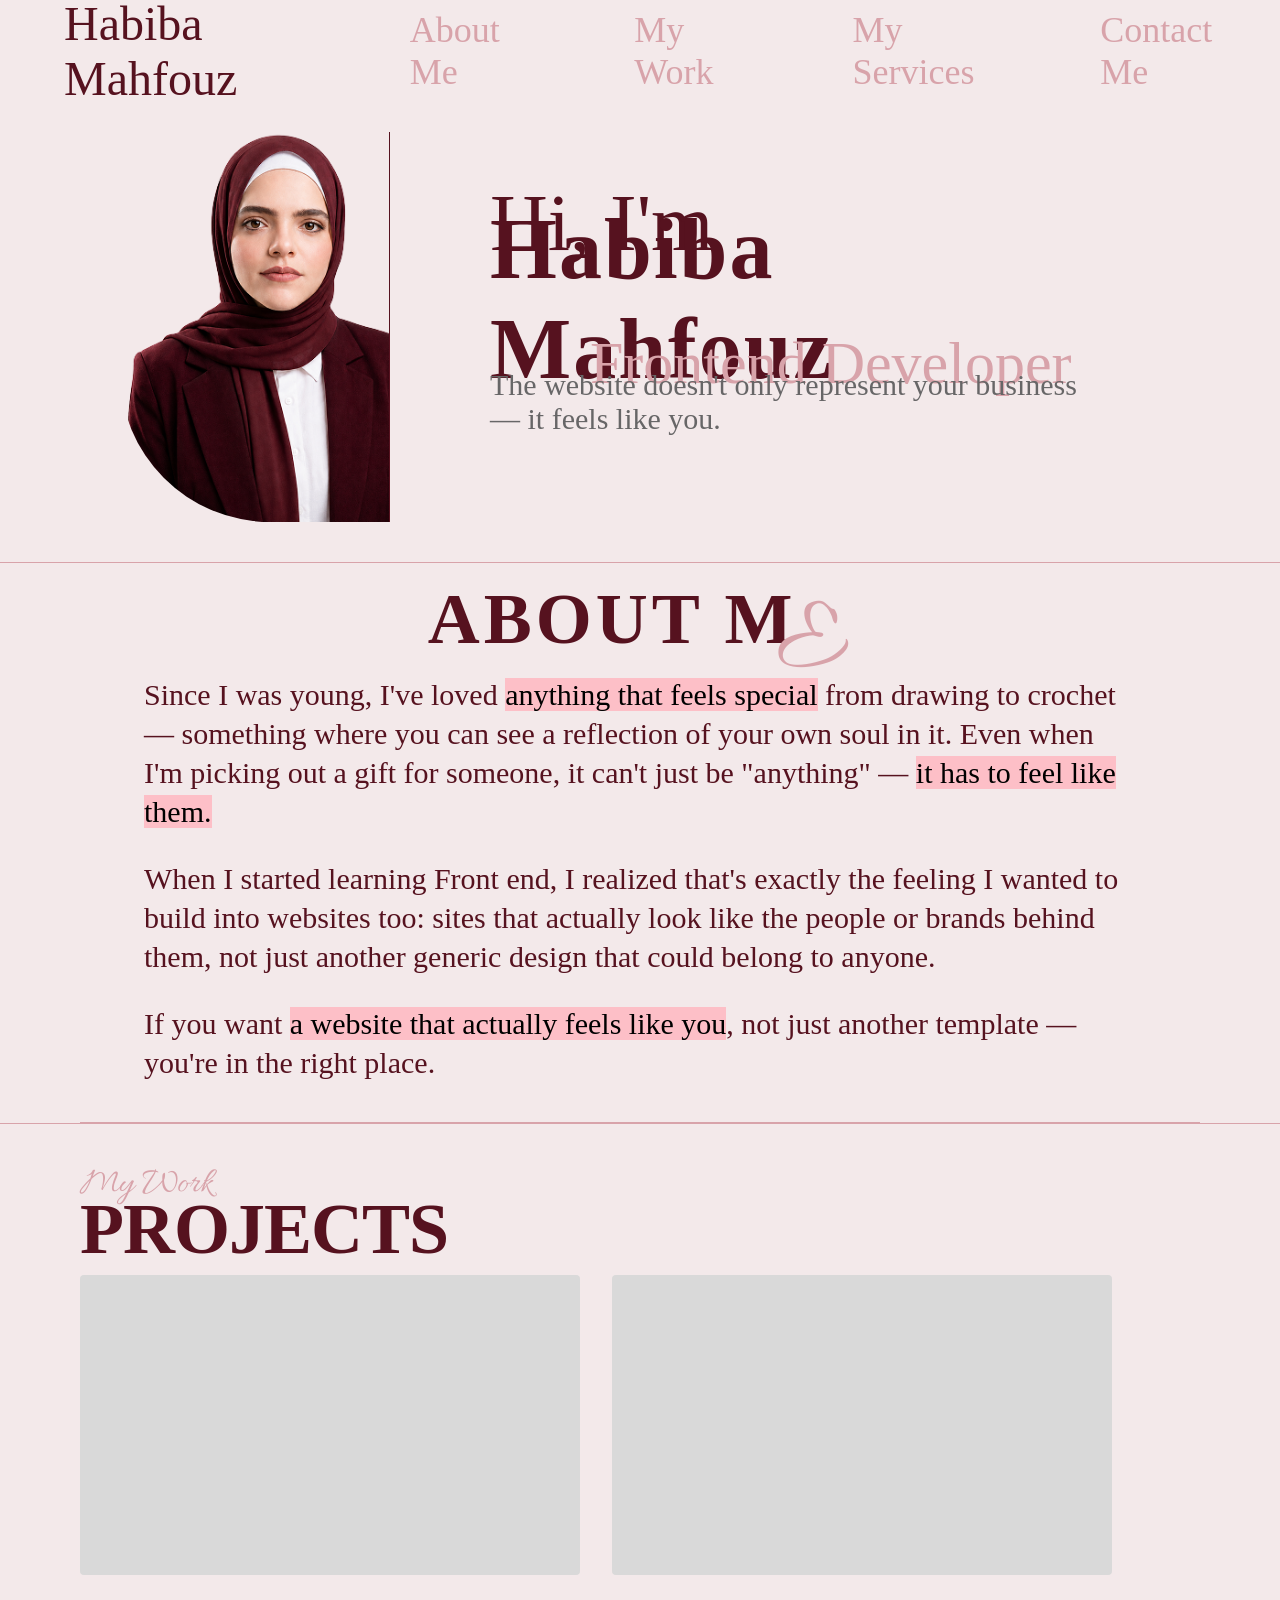
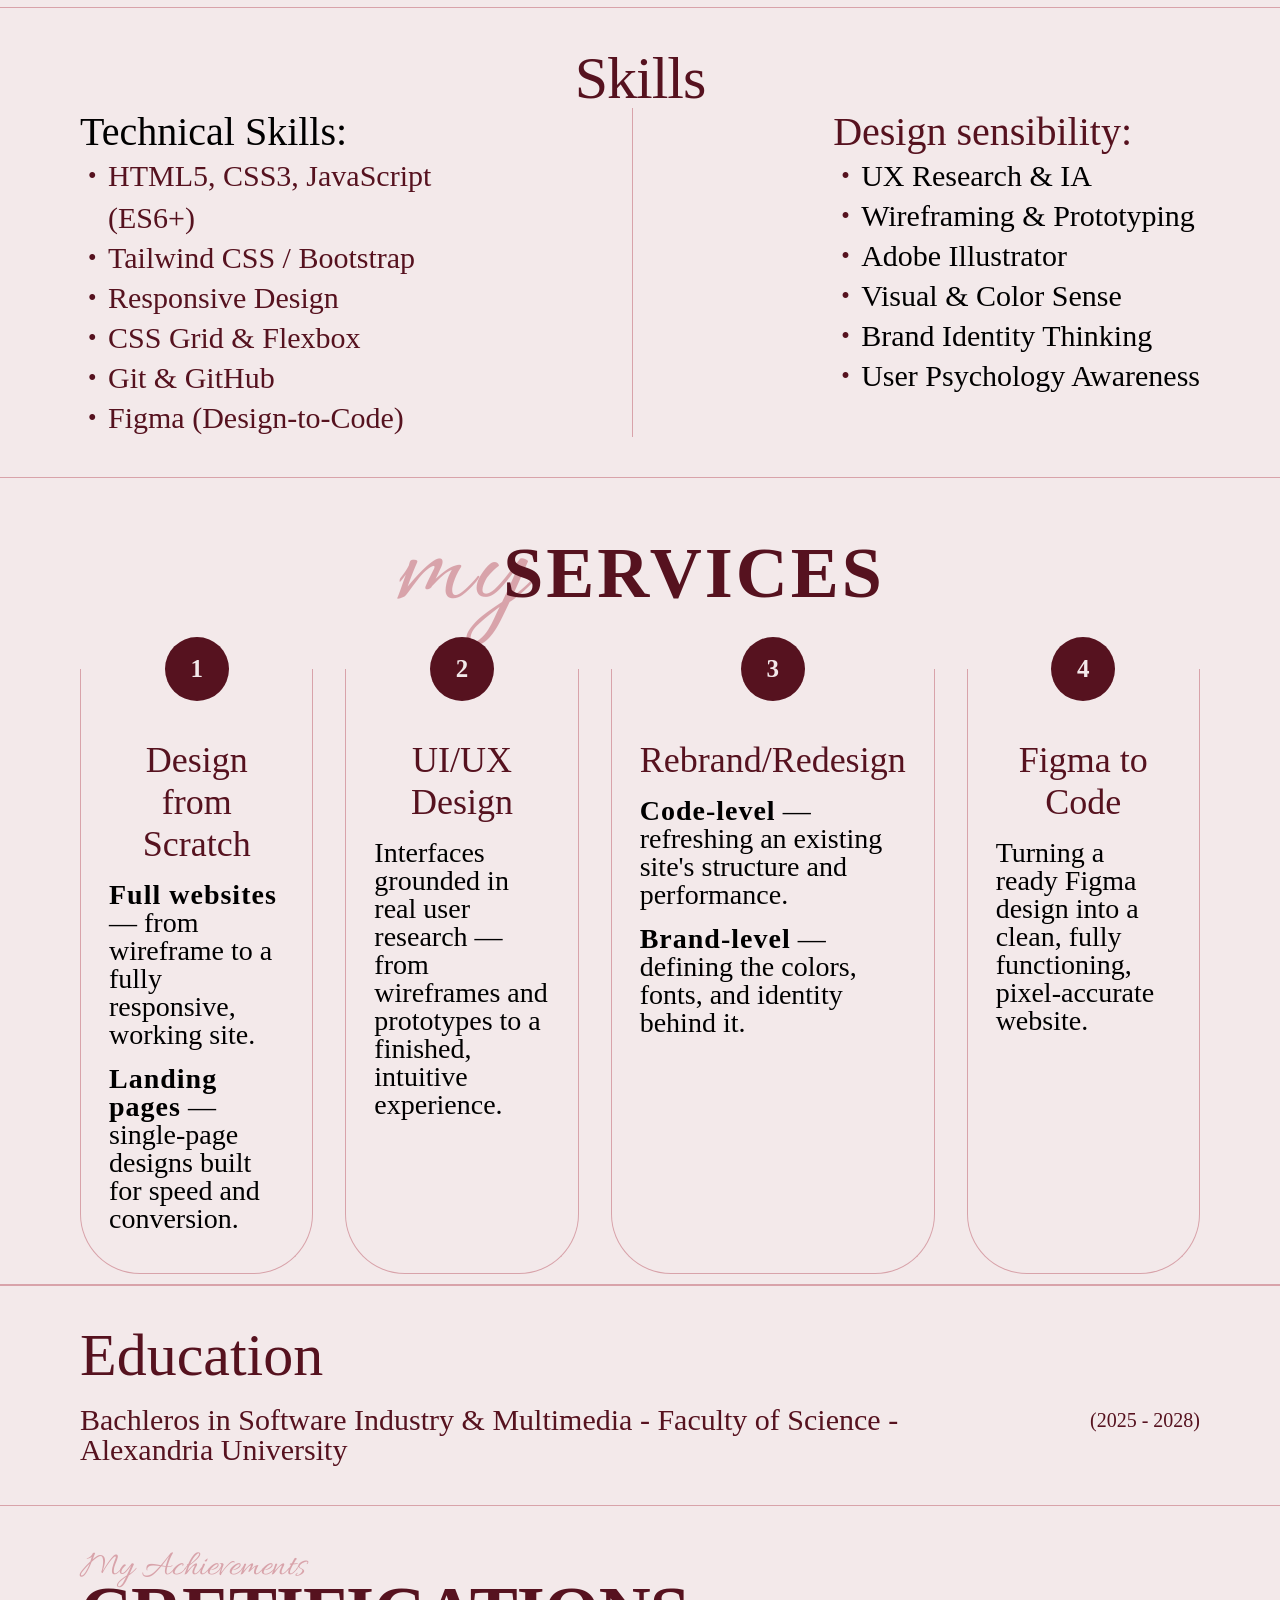
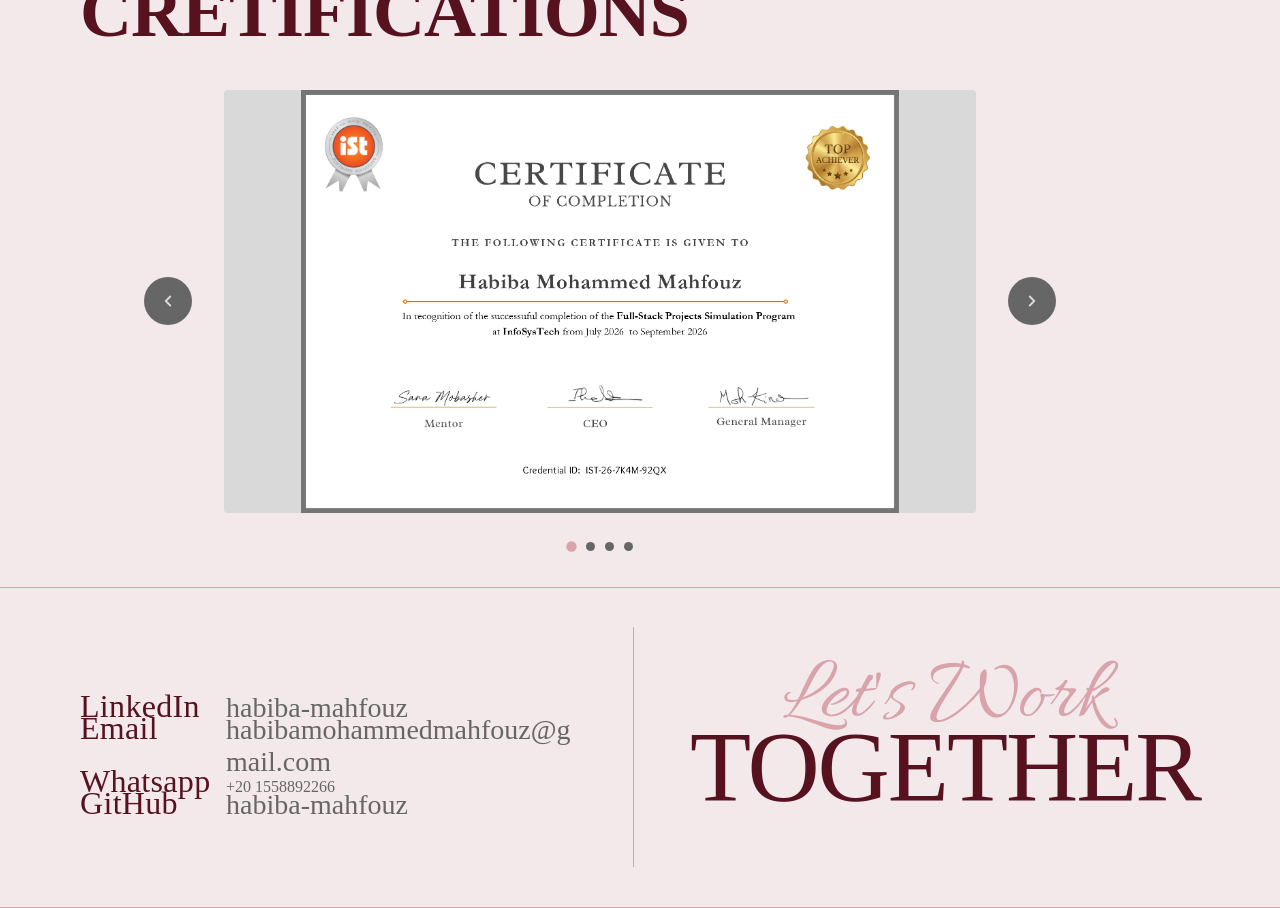
==== commit a974ab7f: "Duplicate hr tag in index.html" ====
--- a/index.html
+++ b/index.html
@@ -147,7 +147,7 @@
         </div>
 
     </section>
-    <hr>
+    <hr> <hr>
 
     <section class="education">
         <h2 class="education-title">Education</h2>
@@ -229,4 +229,4 @@
 
 </body>
 
-</html>+</html>
--- a/style.css
+++ b/style.css
@@ -412,7 +412,7 @@
     display: grid;
     grid-template-columns: repeat(4, 1fr);
     column-gap: 32px;
-    margin-bottom: 40px;
+    margin-bottom: 10px;
 }
 
 .card {
@@ -804,4 +804,4 @@
     height: 0.5px;
     border: none;
     background-color: #D8A3AA;
-}+}
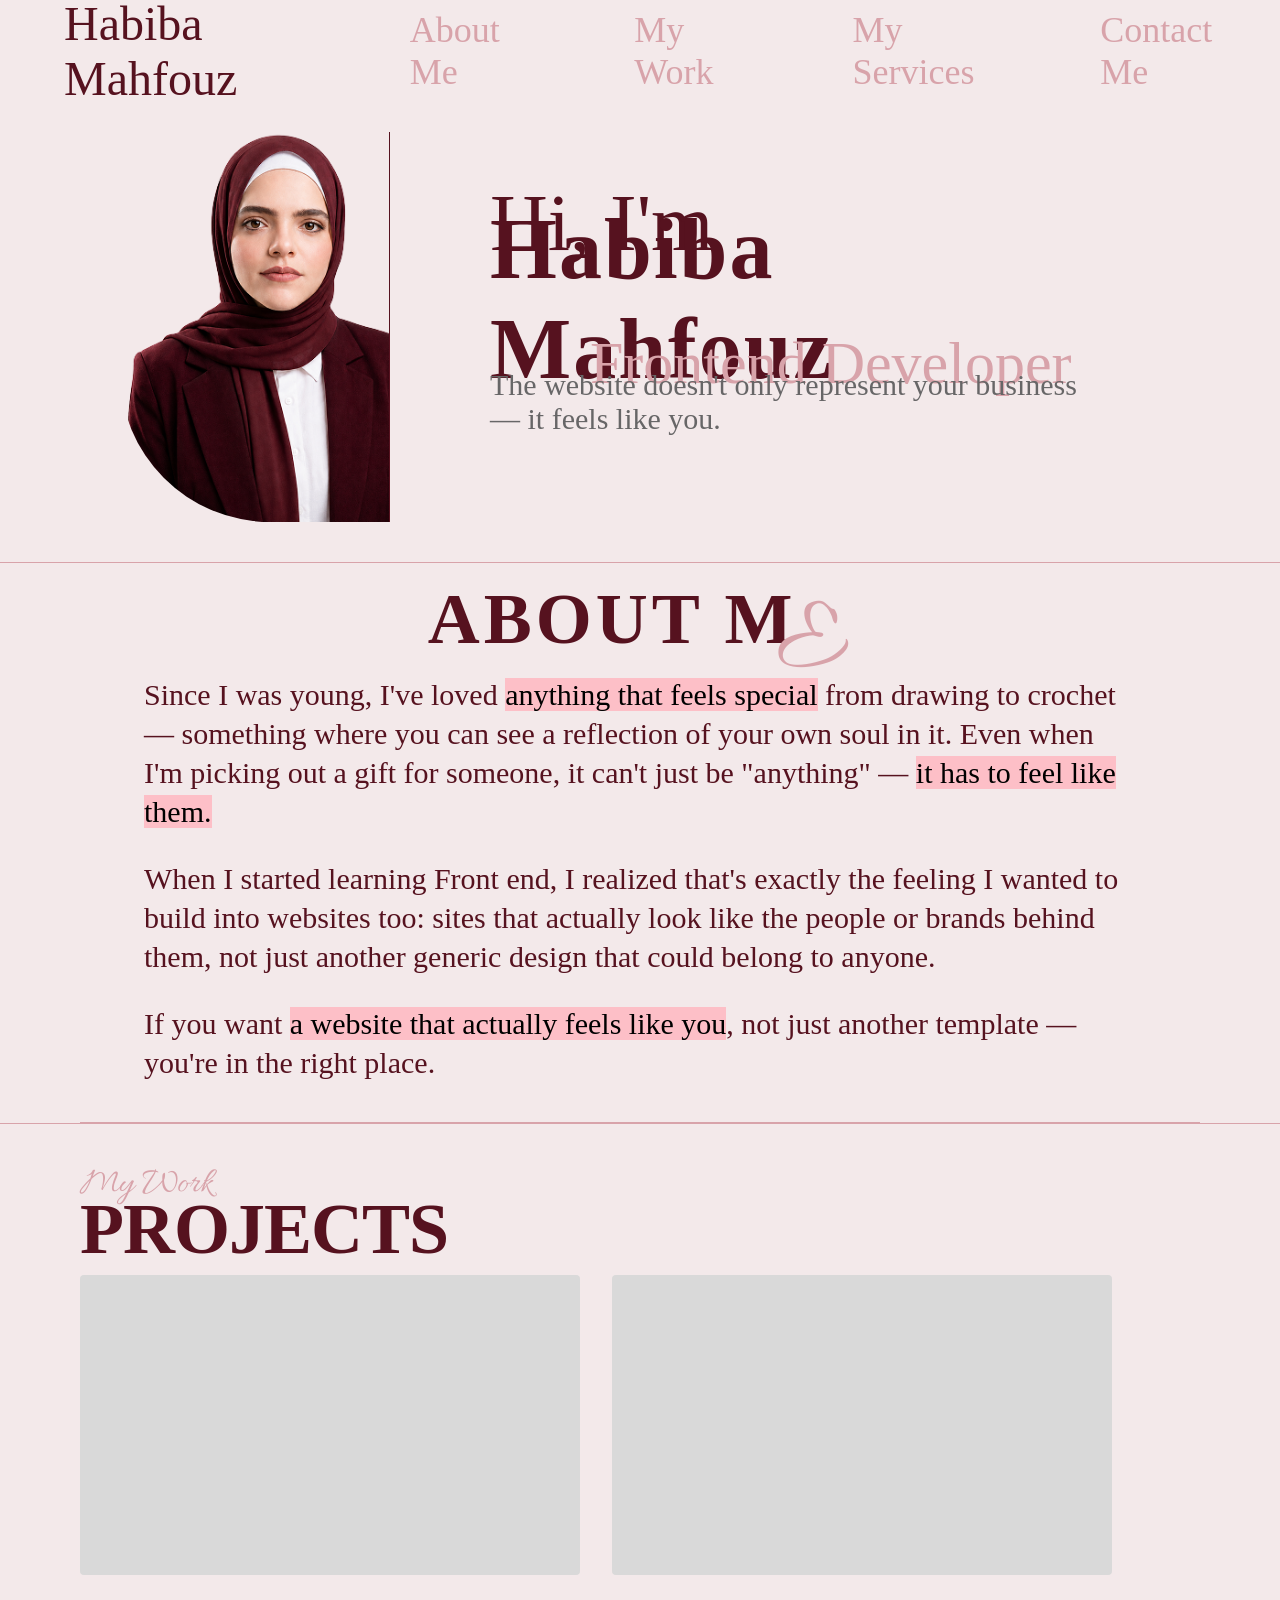
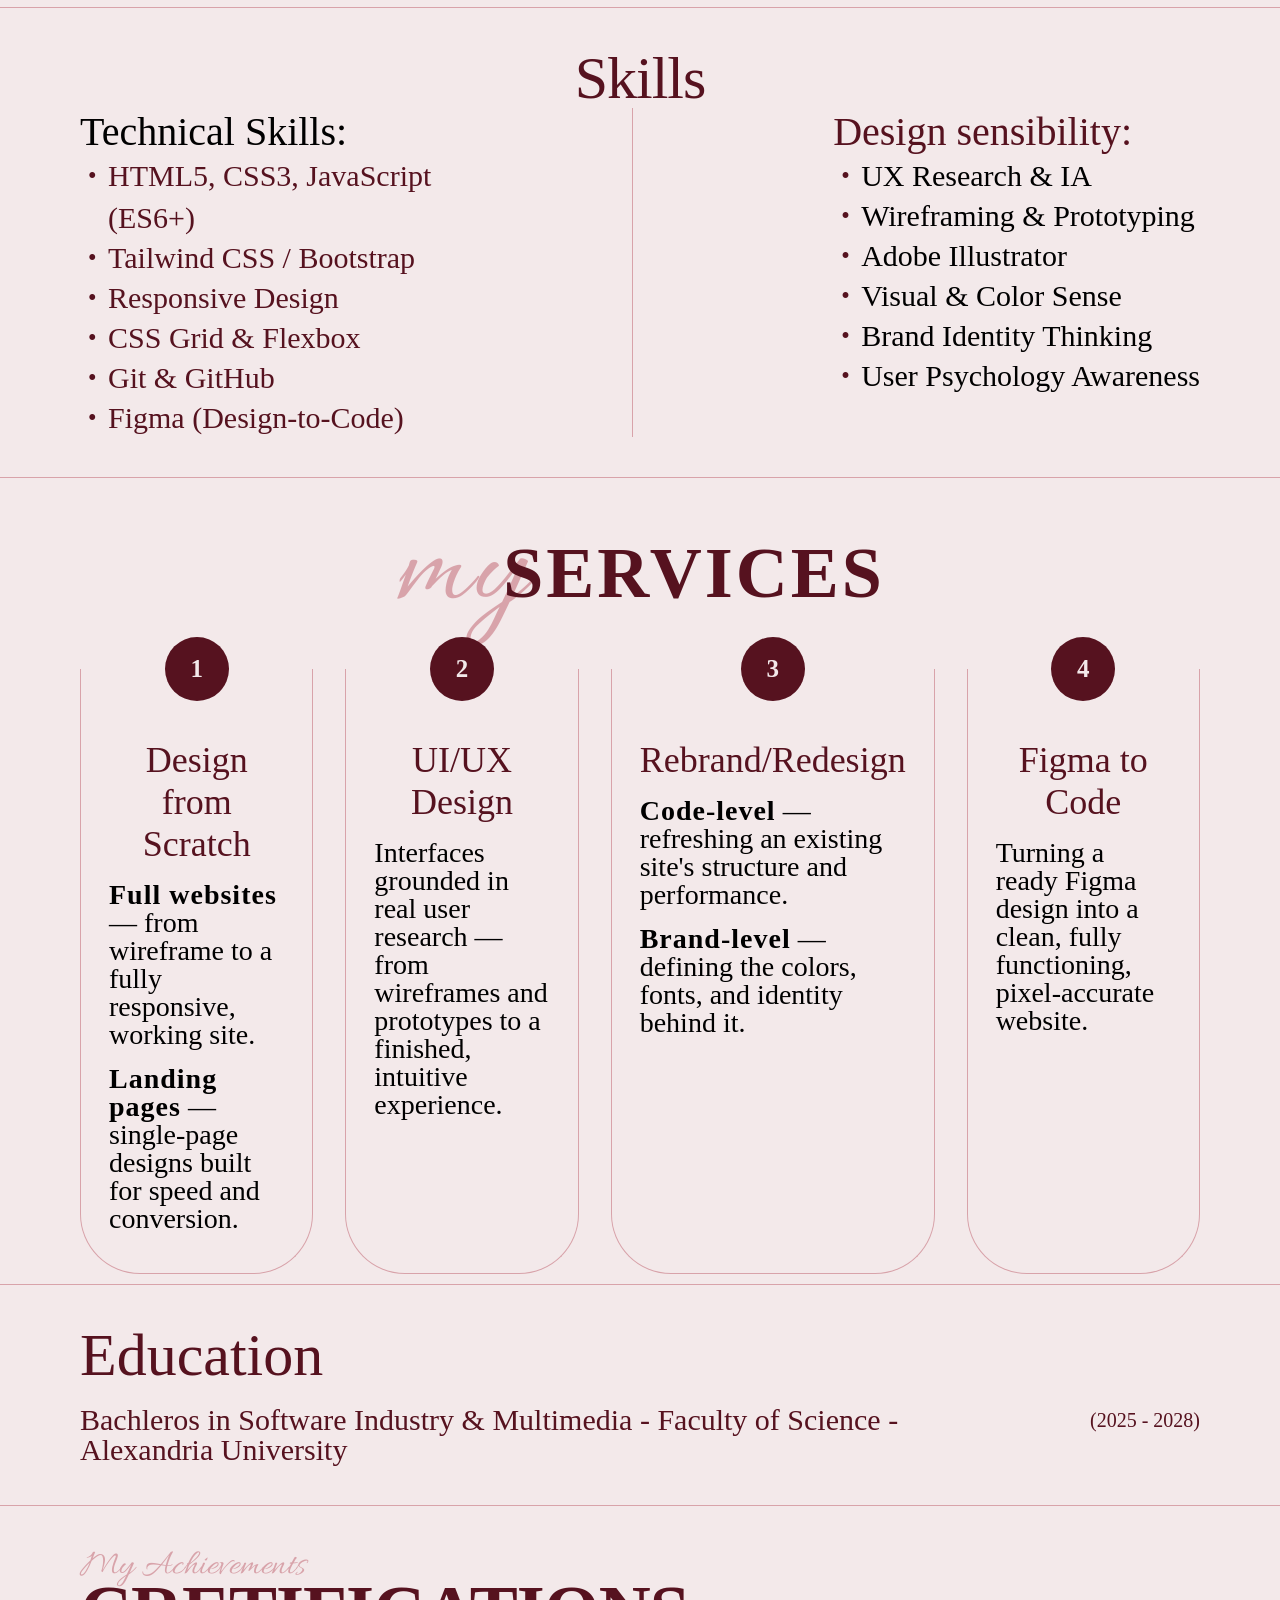
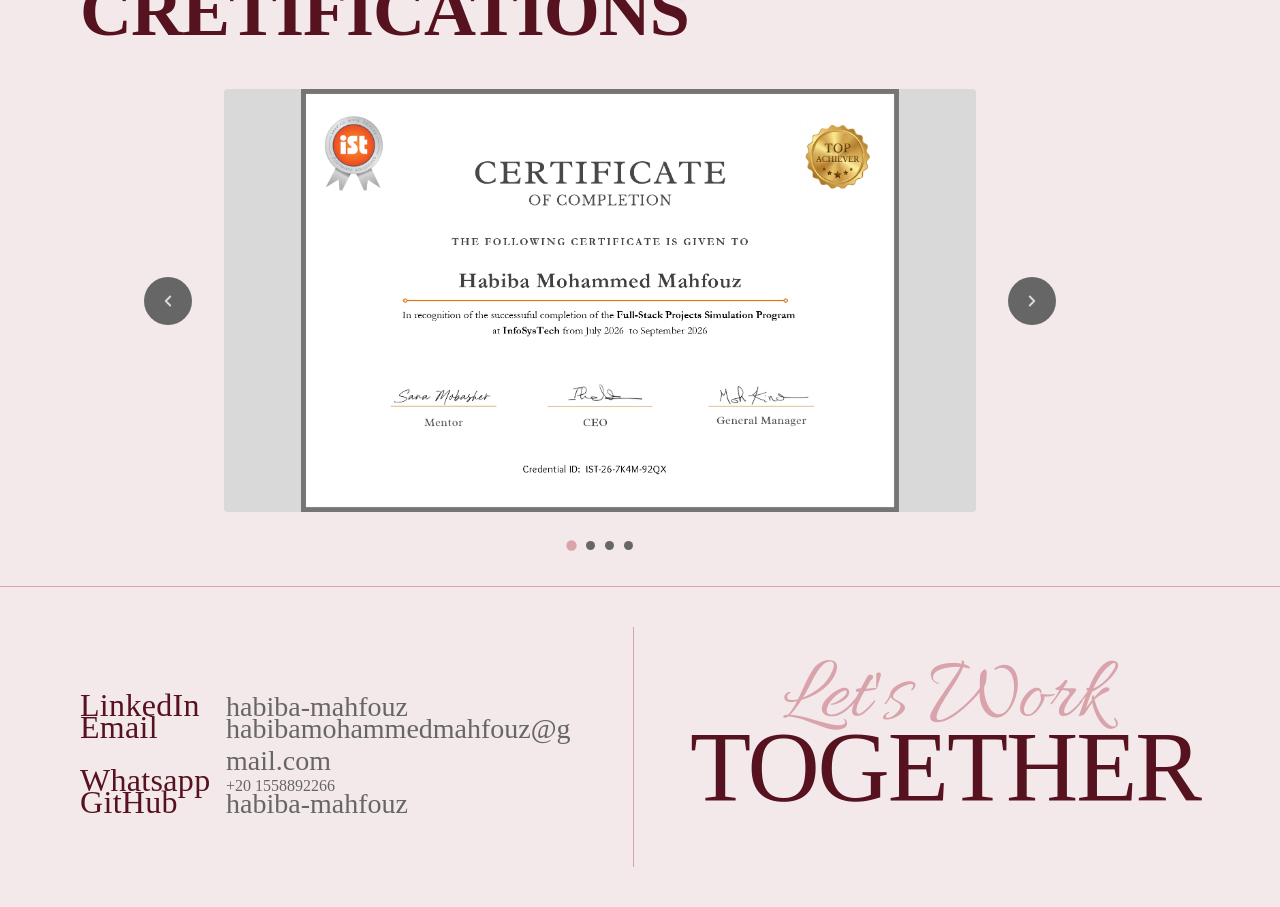
==== commit 25e29fd7: "Add skills section and simplify hr elements" ====
--- a/index.html
+++ b/index.html
@@ -78,6 +78,7 @@
 
     </section>
     <hr>
+    
     <section class="skills">
 
         <h1 class="title">Skills</h1>
@@ -147,7 +148,7 @@
         </div>
 
     </section>
-    <hr> <hr>
+    <hr>
 
     <section class="education">
         <h2 class="education-title">Education</h2>
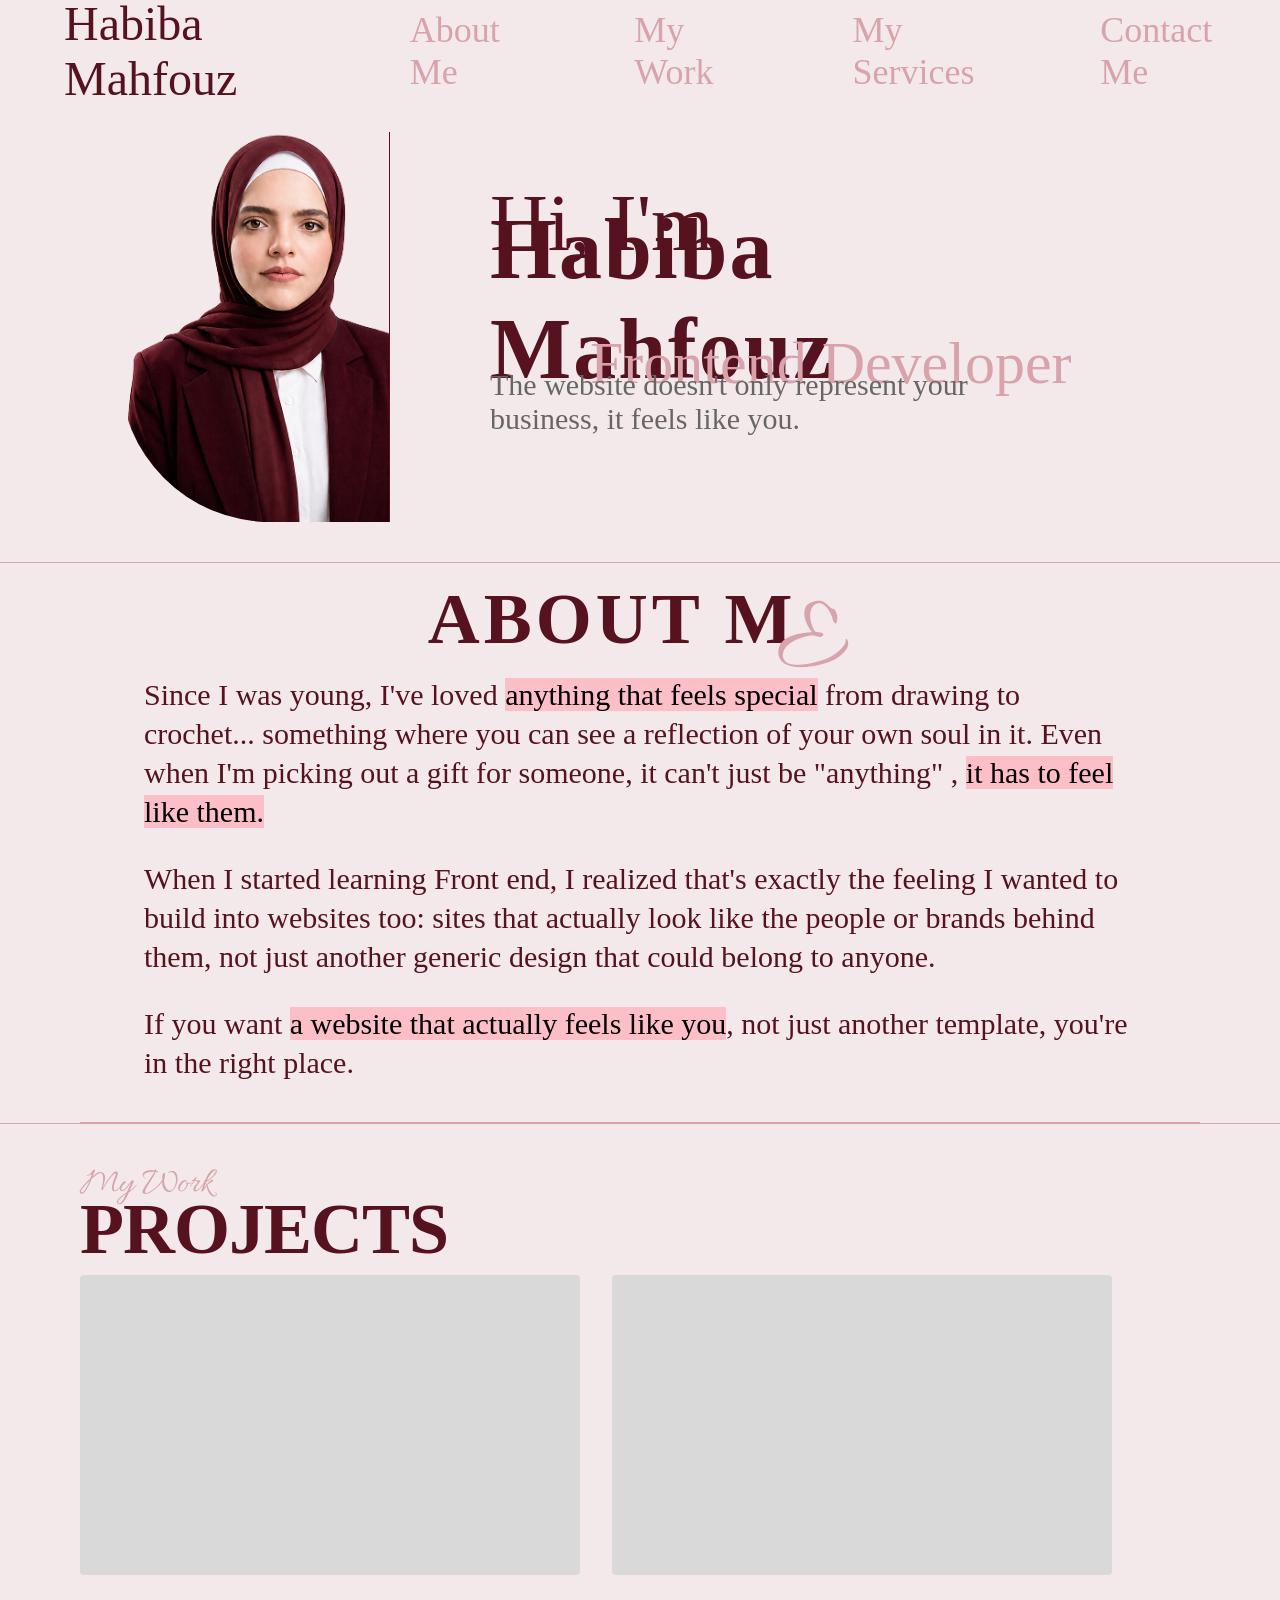
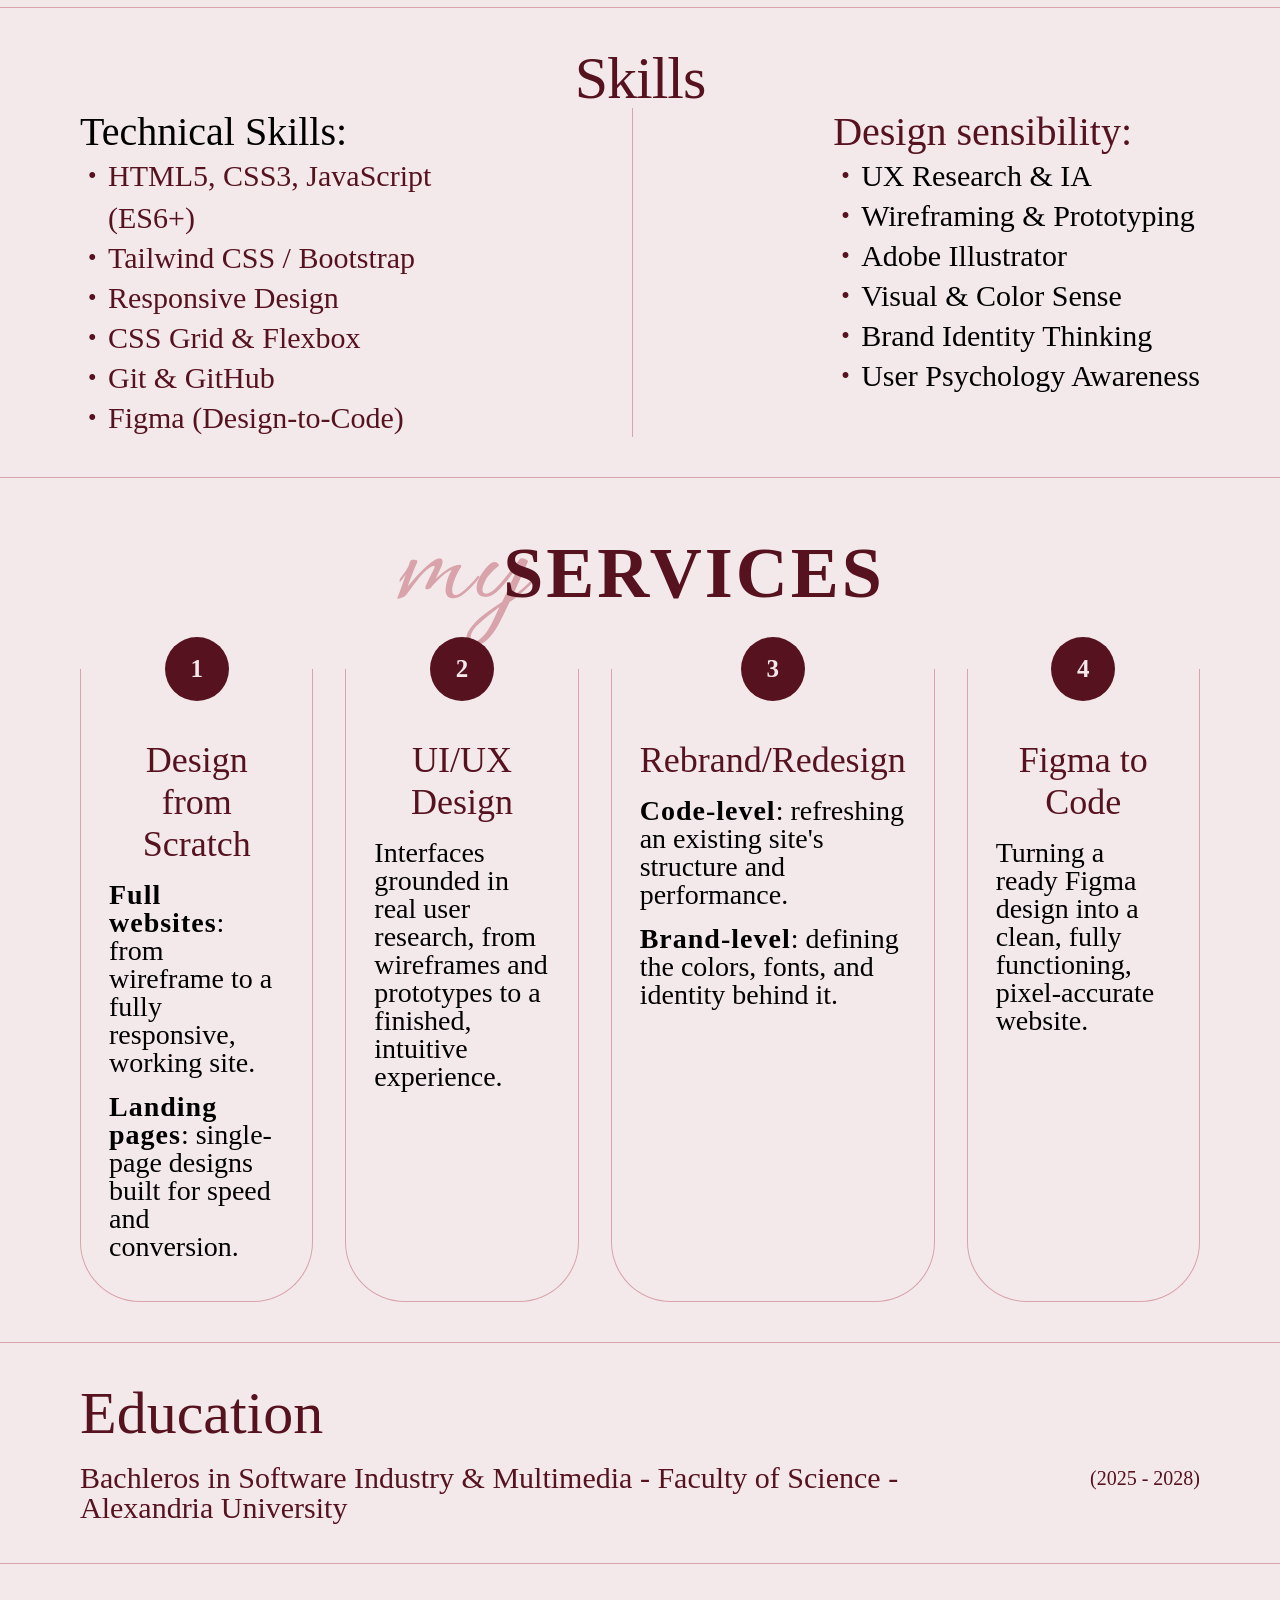
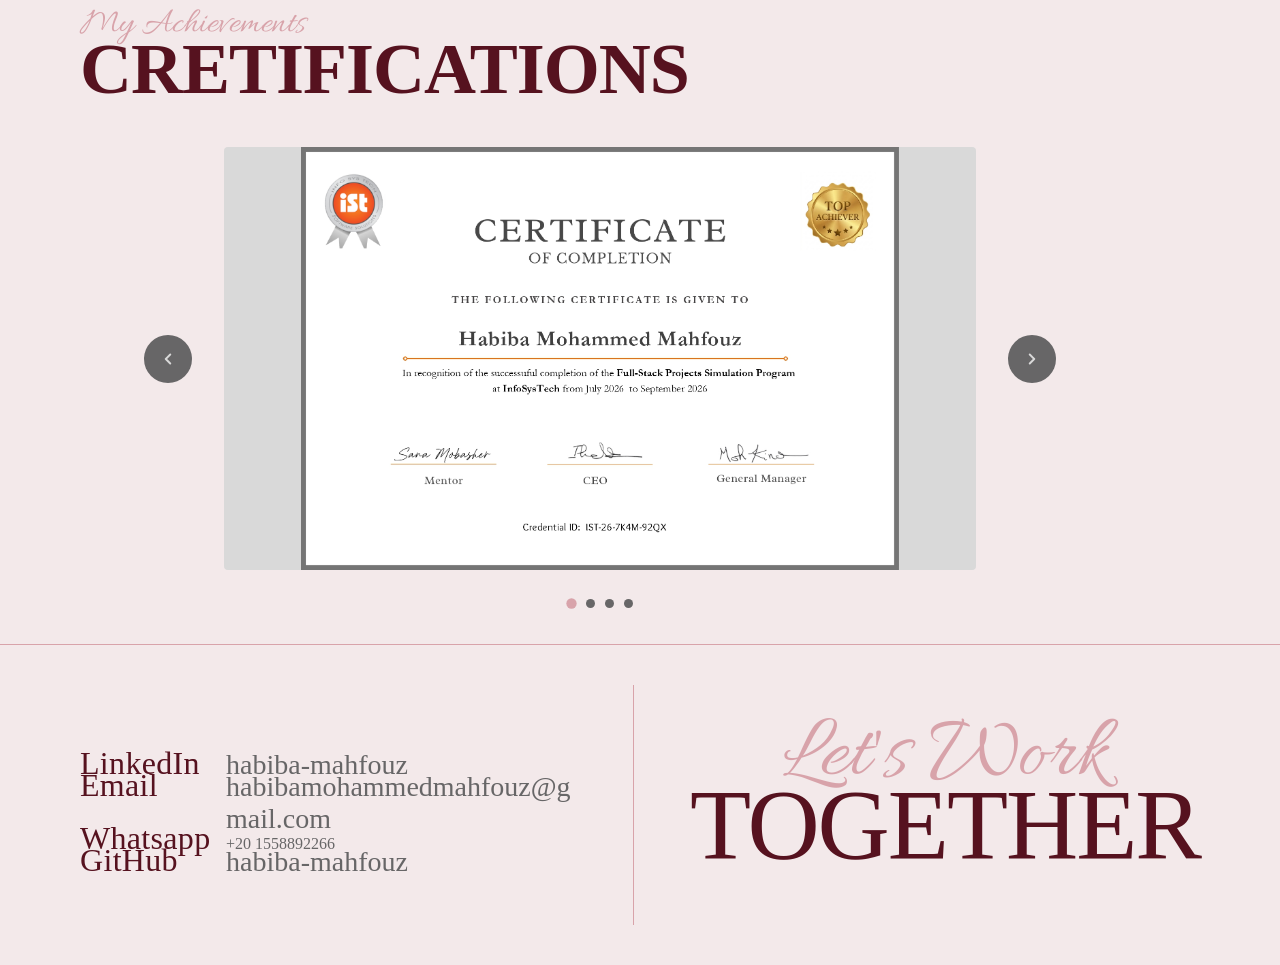
==== commit b7e834a7: "Fix punctuation and improve sentence structure" ====
--- a/index.html
+++ b/index.html
@@ -36,7 +36,7 @@
             <p class="hero-greeting">Hi, I'm</p>
             <h1 class="hero-name">Habiba Mahfouz</h1>
             <p class="hero-role">Frontend Developer</p>
-            <p class="hero-tagline">The website doesn't only represent your business — it feels like you.</p>
+            <p class="hero-tagline">The website doesn't only represent your business, it feels like you.</p>
         </div>
 
     </section>
@@ -48,10 +48,10 @@
         </div>
         <div class="about-content">
             <p class="about-paragraph">
-                Since I was young, I've loved <mark>anything that feels special</mark> from drawing to crochet —
+                Since I was young, I've loved <mark>anything that feels special</mark> from drawing to crochet...
                 something where
                 you can see a reflection of your own soul in it. Even when I'm picking out a gift for someone, it can't
-                just be "anything" — <mark>it has to feel like them.</mark>
+                just be "anything" , <mark>it has to feel like them.</mark>
             </p>
 
             <p class="about-paragraph">
@@ -61,7 +61,7 @@
             </p>
 
             <p class="about-paragraph">
-                If you want <mark>a website that actually feels like you</mark>, not just another template — you're in
+                If you want <mark>a website that actually feels like you</mark>, not just another template, you're in
                 the right
                 place.
             </p>
@@ -122,22 +122,22 @@
             <div class="card">
                 <div class="badge">1</div>
                 <h3>Design from Scratch</h3>
-                <p><strong>Full websites</strong> — from wireframe to a fully responsive, working site.</p>
-                <p><strong>Landing pages</strong> — single-page designs built for speed and conversion.</p>
+                <p><strong>Full websites</strong>: from wireframe to a fully responsive, working site.</p>
+                <p><strong>Landing pages</strong>: single-page designs built for speed and conversion.</p>
             </div>
 
             <div class="card">
                 <div class="badge">2</div>
                 <h3>UI/UX Design</h3>
-                <p>Interfaces grounded in real user research — from wireframes and prototypes to a finished, intuitive
+                <p>Interfaces grounded in real user research, from wireframes and prototypes to a finished, intuitive
                     experience.</p>
             </div>
 
             <div class="card">
                 <div class="badge">3</div>
                 <h3>Rebrand/Redesign</h3>
-                <p><strong>Code-level</strong> — refreshing an existing site's structure and performance.</p>
-                <p><strong>Brand-level</strong> — defining the colors, fonts, and identity behind it.</p>
+                <p><strong>Code-level</strong>: refreshing an existing site's structure and performance.</p>
+                <p><strong>Brand-level</strong>: defining the colors, fonts, and identity behind it.</p>
             </div>
 
             <div class="card">
--- a/style.css
+++ b/style.css
@@ -412,7 +412,7 @@
     display: grid;
     grid-template-columns: repeat(4, 1fr);
     column-gap: 32px;
-    margin-bottom: 10px;
+    margin-bottom: 40px;
 }
 
 .card {
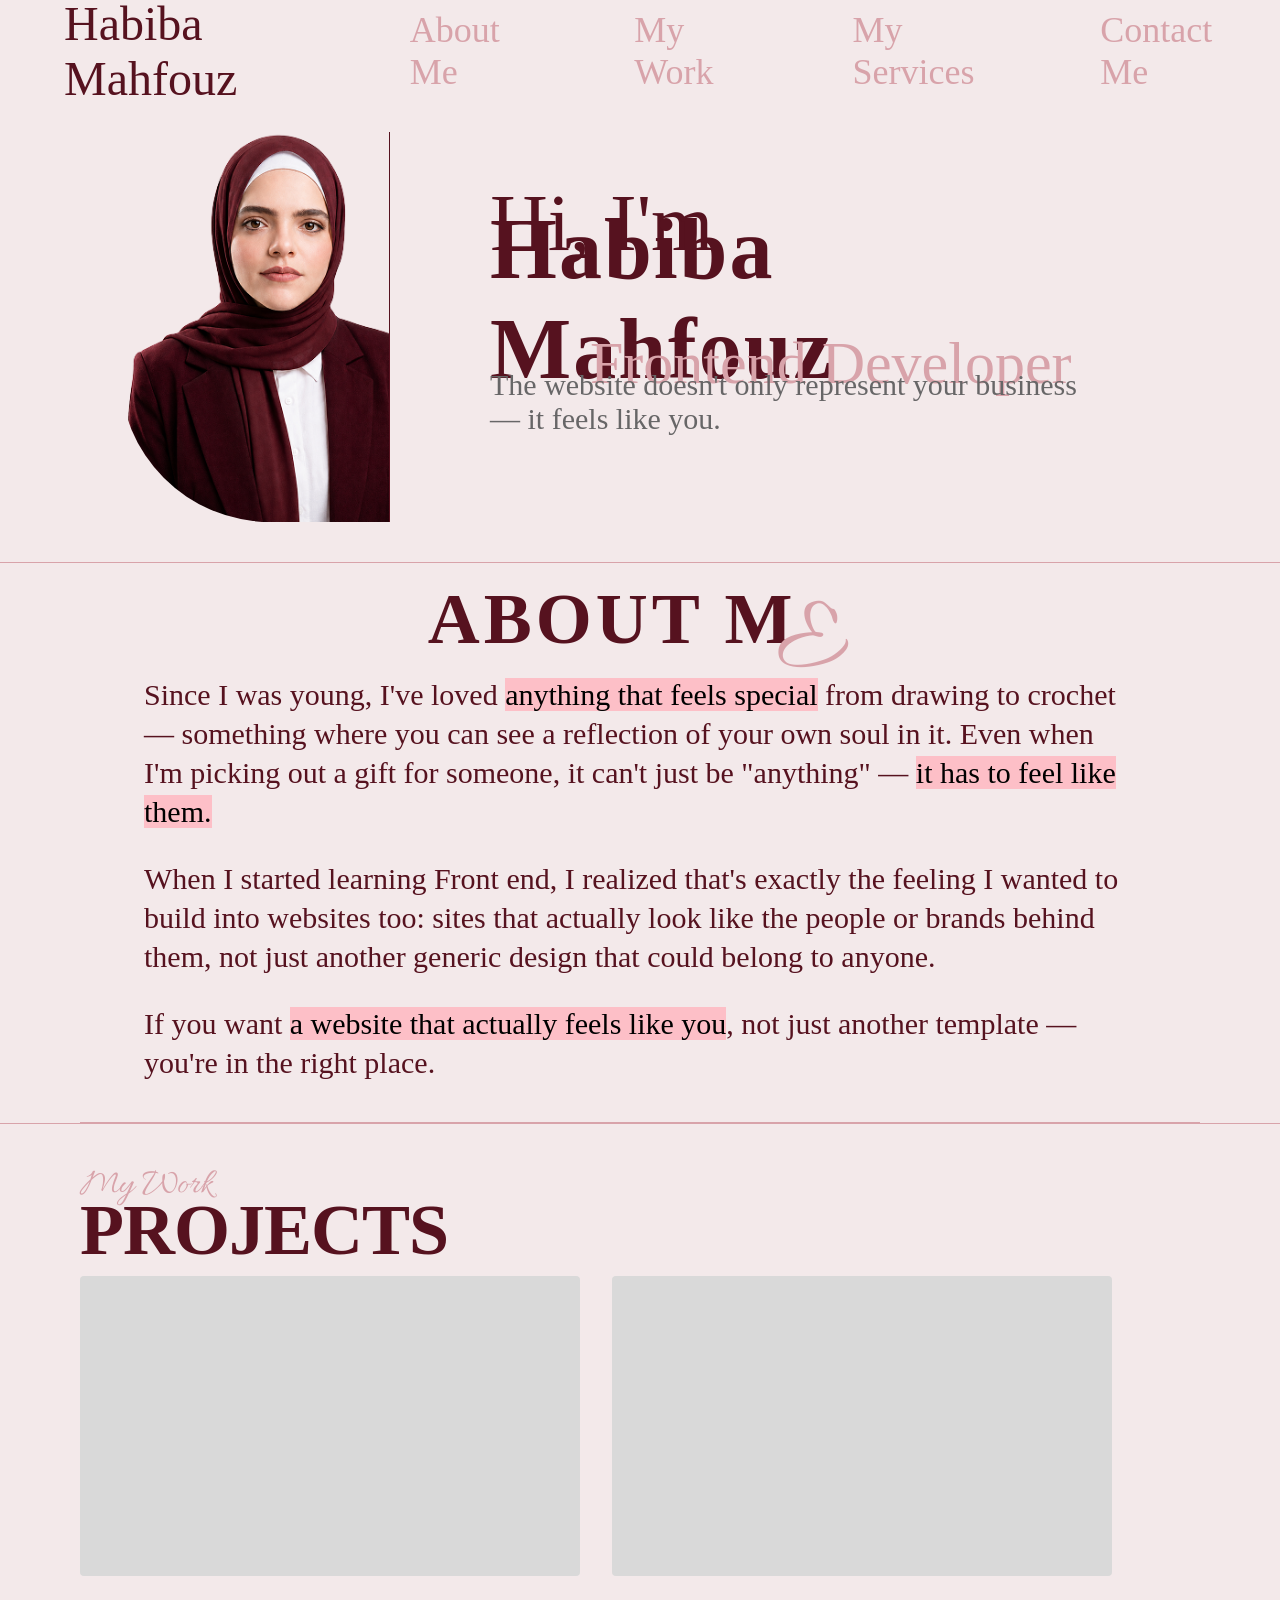
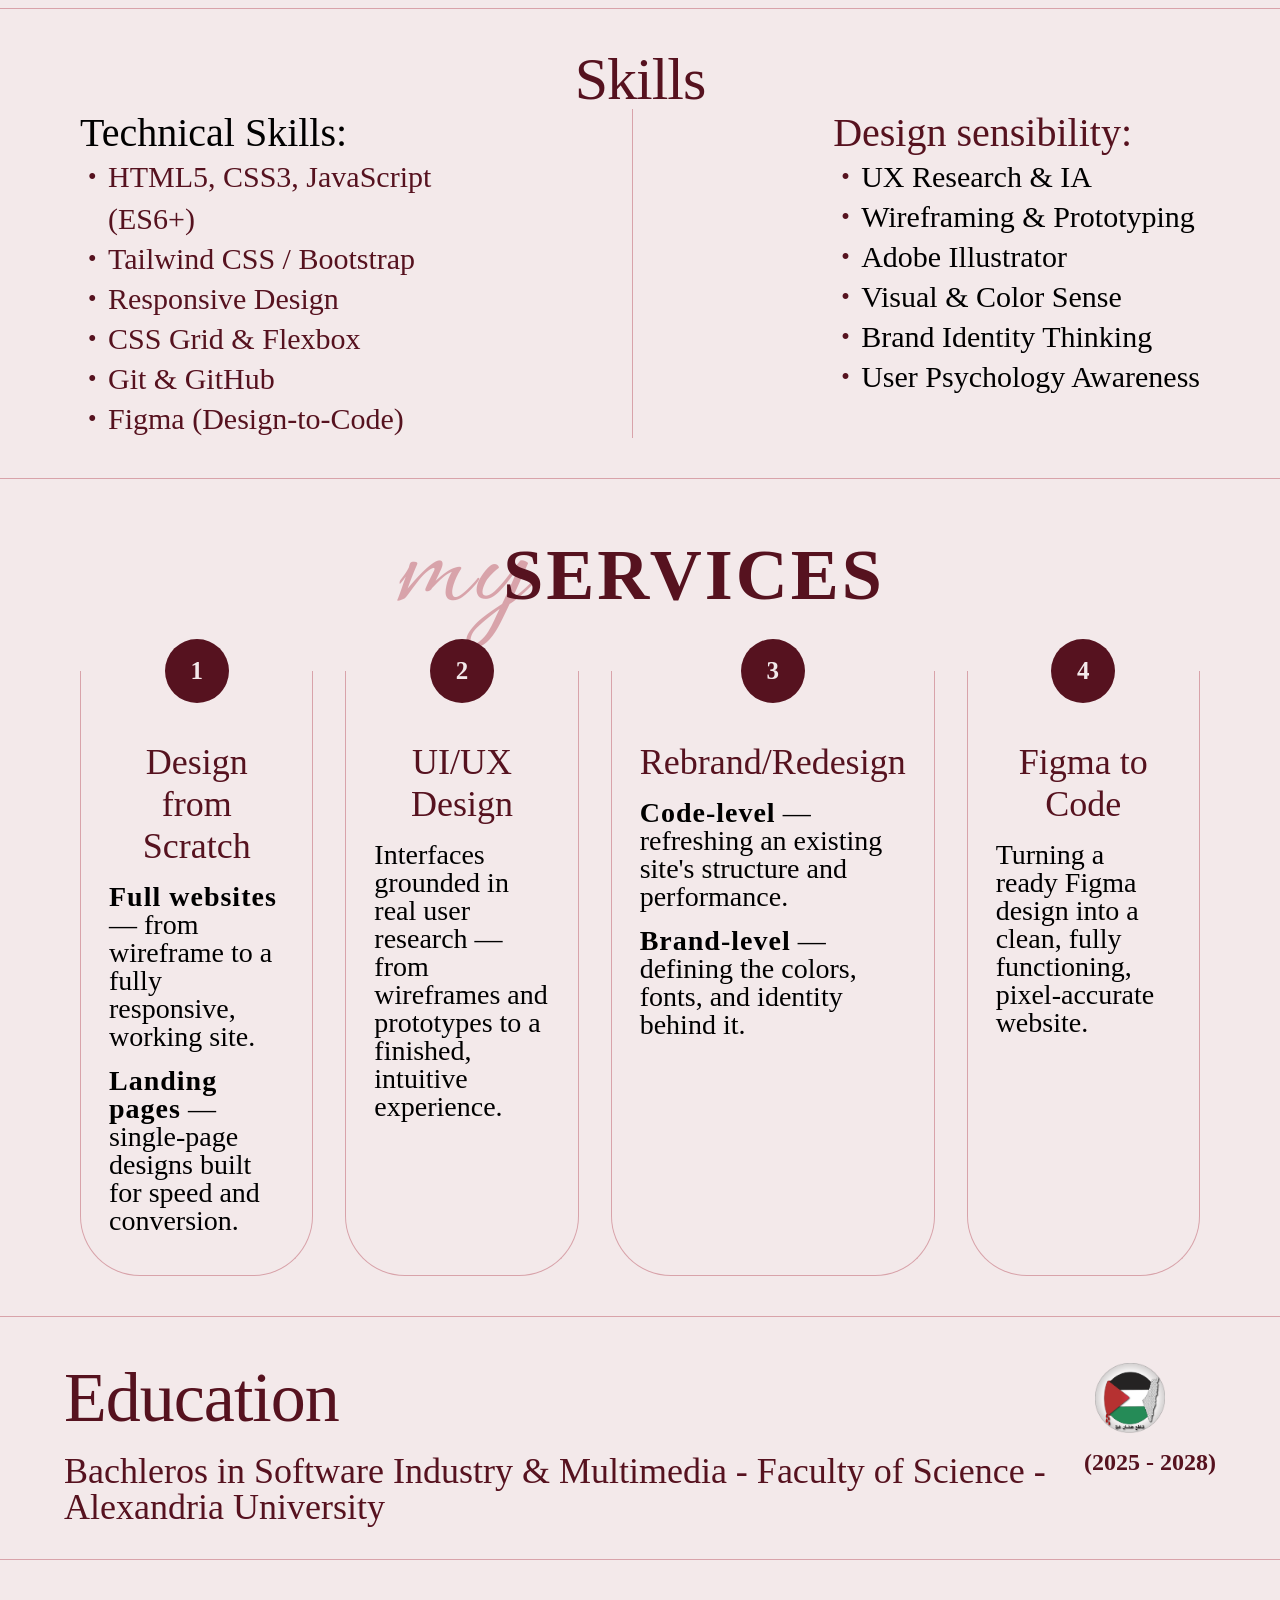
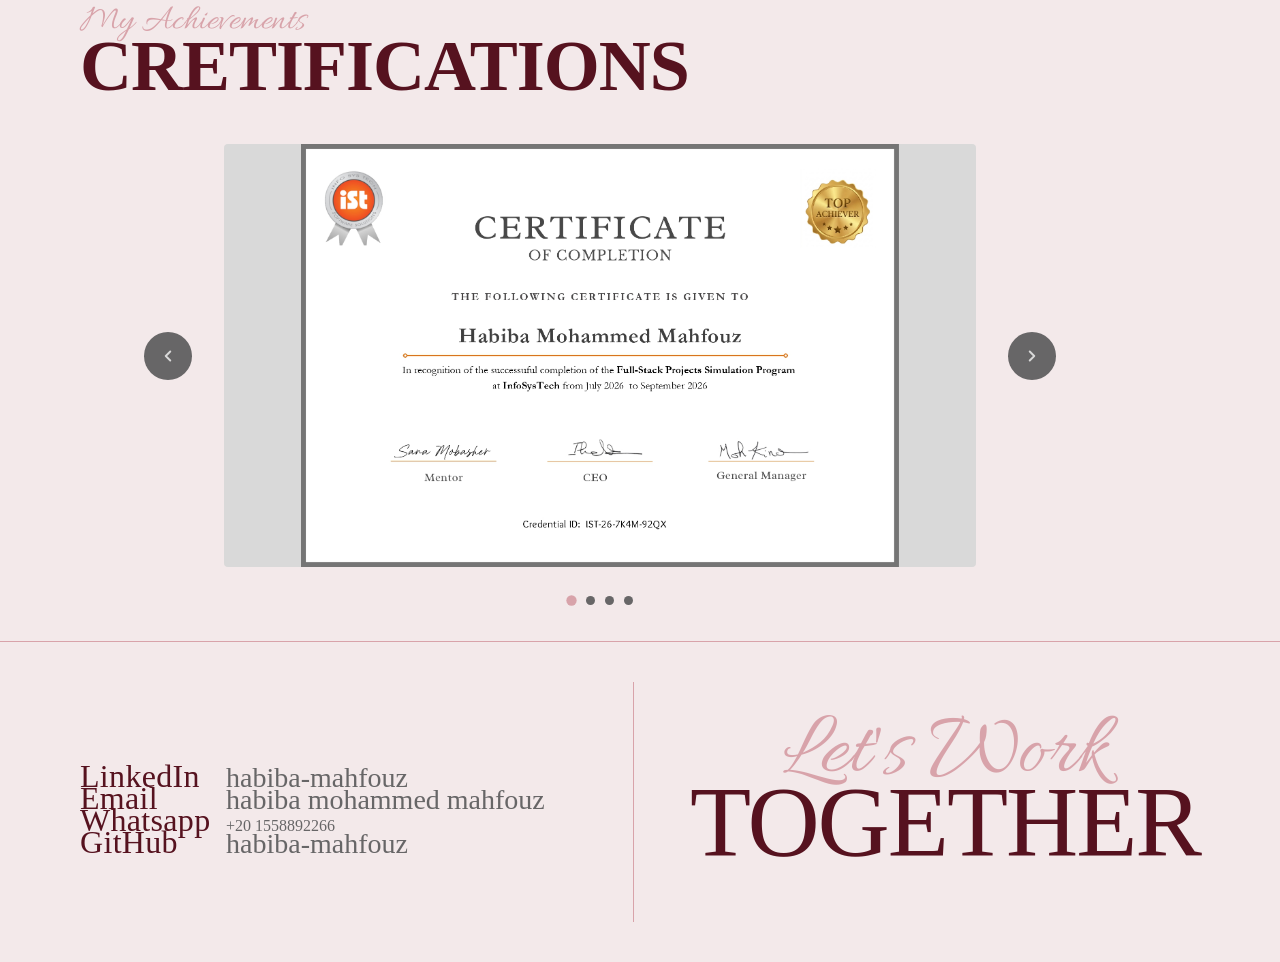
==== commit 4f14832f: "Update hero tagline and various text improvements" ====
--- a/index.html
+++ b/index.html
@@ -36,7 +36,7 @@
             <p class="hero-greeting">Hi, I'm</p>
             <h1 class="hero-name">Habiba Mahfouz</h1>
             <p class="hero-role">Frontend Developer</p>
-            <p class="hero-tagline">The website doesn't only represent your business, it feels like you.</p>
+            <p class="hero-tagline">The website doesn't only represent your business — it feels like you.</p>
         </div>
 
     </section>
@@ -48,10 +48,10 @@
         </div>
         <div class="about-content">
             <p class="about-paragraph">
-                Since I was young, I've loved <mark>anything that feels special</mark> from drawing to crochet...
+                Since I was young, I've loved <mark>anything that feels special</mark> from drawing to crochet —
                 something where
                 you can see a reflection of your own soul in it. Even when I'm picking out a gift for someone, it can't
-                just be "anything" , <mark>it has to feel like them.</mark>
+                just be "anything" — <mark>it has to feel like them.</mark>
             </p>
 
             <p class="about-paragraph">
@@ -61,7 +61,7 @@
             </p>
 
             <p class="about-paragraph">
-                If you want <mark>a website that actually feels like you</mark>, not just another template, you're in
+                If you want <mark>a website that actually feels like you</mark>, not just another template — you're in
                 the right
                 place.
             </p>
@@ -78,7 +78,6 @@
 
     </section>
     <hr>
-    
     <section class="skills">
 
         <h1 class="title">Skills</h1>
@@ -122,22 +121,22 @@
             <div class="card">
                 <div class="badge">1</div>
                 <h3>Design from Scratch</h3>
-                <p><strong>Full websites</strong>: from wireframe to a fully responsive, working site.</p>
-                <p><strong>Landing pages</strong>: single-page designs built for speed and conversion.</p>
+                <p><strong>Full websites</strong> — from wireframe to a fully responsive, working site.</p>
+                <p><strong>Landing pages</strong> — single-page designs built for speed and conversion.</p>
             </div>
 
             <div class="card">
                 <div class="badge">2</div>
                 <h3>UI/UX Design</h3>
-                <p>Interfaces grounded in real user research, from wireframes and prototypes to a finished, intuitive
+                <p>Interfaces grounded in real user research — from wireframes and prototypes to a finished, intuitive
                     experience.</p>
             </div>
 
             <div class="card">
                 <div class="badge">3</div>
                 <h3>Rebrand/Redesign</h3>
-                <p><strong>Code-level</strong>: refreshing an existing site's structure and performance.</p>
-                <p><strong>Brand-level</strong>: defining the colors, fonts, and identity behind it.</p>
+                <p><strong>Code-level</strong> — refreshing an existing site's structure and performance.</p>
+                <p><strong>Brand-level</strong> — defining the colors, fonts, and identity behind it.</p>
             </div>
 
             <div class="card">
@@ -151,15 +150,18 @@
     <hr>
 
     <section class="education">
-        <h2 class="education-title">Education</h2>
-
-        <div class="education-item">
-            <p class="education-degree">
-                Bachleros in Software Industry &amp; Multimedia -
-                Faculty of Science - Alexandria University
-            </p>
-            <span class="education-date">(2025 - 2028)</span>
-        </div>
+        <div class="left">
+            <h1 class="title">Education</h1>
+            <p class="subtitle">
+                Bachleros in Software Industry &amp; Multimedia - Faculty of Science - Alexandria University
+            </p>
+        </div>
+
+        <div class="right">
+            <img class="logos" src="images/logo.png" alt="Alexandria University Faculty of Science and SIM logos">
+            <p class="years">(2025 - 2028)</p>
+        </div>
+
     </section>
     <hr>
 
@@ -204,7 +206,7 @@
             <div class="contact-row">
                 <span class="contact-label">Email</span>
                 <a href="mailto:habibamohammedmahfouz@gmail.com" target="_blank"
-                    class="contact-value">habibamohammedmahfouz@gmail.com</a>
+                    class="contact-value">habiba mohammed mahfouz</a>
             </div>
             <div class="contact-row">
                 <span class="contact-label">Whatsapp</span>
@@ -223,7 +225,7 @@
             <span class="block">TOGETHER</span>
         </div>
     </footer>
-    <hr>
+
 
     <script src="data.js"></script>
     <script src="script.js"></script>
--- a/style.css
+++ b/style.css
@@ -13,6 +13,16 @@
     background-color: #F3E9EA;
     min-height: 100vh;
     justify-content: center;
+}
+
+hr {
+    display: block;
+    width: 100%;
+    height: 1px;
+    border: 0;
+    background-color: #D8A3AA;
+    margin: 0;
+    opacity: 1;
 }
 
 /*=========================================================================
@@ -471,44 +481,60 @@
 /*=========================================================================
     Education
 ===========================================================================*/
-
-.education {
-    width: 100%;
-    padding: 40px 80px;
-}
-
-.education-title {
-    font-weight: 500;
-    font-size: 60px;
+.education{
+  width:100%;
+  padding:46px 64px 34px;
+  display:flex;
+  justify-content:space-between;
+  gap:24px;
+}
+ 
+.education .left{
+  display:flex;
+  flex-direction:column;
+}
+ 
+.education .title{
+  font-weight: 500;
+    font-size: 70px;
     color: #56121F;
     line-height: 1;
     margin-bottom: 20px;
-}
-
-.education-item {
-    display: flex;
-    align-items: flex-start;
-    justify-content: space-between;
-    gap: 16px;
-}
-
-.education-degree {
-    font-weight: 500;
-    font-size: 30px;
-    color: #56121F;
-    line-height: 1;
-    max-width: 820px;
-}
-
-.education-date {
-    font-family: "inter", serif;
-    font-weight: 500;
-    font-size: 20px;
-    color: #56121F;
-    white-space: nowrap;
-    margin-top: 4px;
-}
-
+    margin-right: 700px;
+    text-align: left;
+}
+ 
+.education .subtitle{
+  font-size:36px;
+  font-weight:500;
+  color:#56121F;
+  line-height:1;
+}
+ 
+.education .right{
+  display:flex;
+  flex-direction:column;
+  align-items:center;
+  gap:16px;
+  flex-shrink:0;
+}
+ 
+.education .logos{
+  height:70px;
+  width:auto;
+  display:block;
+  margin-right: 40px;
+}
+ 
+.education .years{
+  margin:0;
+  font-size:24px;
+  font-weight:700;
+  color:#56121F;
+  white-space:nowrap;
+  font-family: 'inter', serif;
+}
+ 
 
 /*=========================================================================
     Skills
@@ -799,9 +825,1087 @@
     letter-spacing: -2px;
 }
 
-hr {
-    width: 100%;
-    height: 0.5px;
-    border: none;
-    background-color: #D8A3AA;
-}
+
+
+/* =========================================================================
+   RESPONSIVE DESIGN
+   ======================================================================= */
+
+/* -------------------------------------------------------------------------
+   Large tablets / smaller laptops
+   ------------------------------------------------------------------------- */
+
+@media (max-width: 1200px) {
+
+    /* ================= HEADER ================= */
+
+    .navbar {
+        width: 92%;
+    }
+
+    nav {
+        gap: 55px;
+    }
+
+    nav a {
+        font-size: 30px;
+        padding: 30px 0 20px;
+    }
+
+    nav a.active {
+        font-size: 40px;
+    }
+
+
+    /* ================= HERO ================= */
+
+    .hero {
+        max-width: 1100px;
+        padding: 50px 70px;
+        gap: 40px;
+    }
+
+    .hero-photo {
+        width: 240px;
+        height: 350px;
+    }
+
+    .hero-greeting {
+        font-size: 68px;
+    }
+
+    .hero-name {
+        font-size: 74px;
+        margin-top: -55px;
+    }
+
+    .hero-role {
+        font-size: 52px;
+        margin-top: -55px;
+        padding-left: 70px;
+    }
+
+    .hero-tagline {
+        font-size: 27px;
+        margin-top: -25px;
+    }
+
+
+    /* ================= ABOUT ================= */
+
+    .about {
+        padding: 0 50px;
+    }
+
+    .about-content {
+        padding: 0 40px 35px;
+    }
+
+    .about-paragraph {
+        font-size: 27px;
+    }
+
+    .about-title-text {
+        font-size: 62px;
+    }
+
+    .about-title-script {
+        font-size: 85px;
+    }
+
+
+    /* ================= PROJECTS ================= */
+
+    .projects {
+        padding: 0 50px;
+    }
+
+    .projects-track {
+        padding-left: 40px;
+        padding-right: 40px;
+    }
+
+    .project-card {
+        width: 420px;
+        height: 270px;
+    }
+
+
+    /* ================= SERVICES ================= */
+
+    .services {
+        padding: 0 50px;
+    }
+
+    .cards {
+        grid-template-columns: repeat(2, 1fr);
+        gap: 55px 30px;
+    }
+
+    .card {
+        padding: 65px 25px 35px;
+    }
+
+
+    /* ================= EDUCATION ================= */
+
+    .education {
+        padding: 45px 50px 35px;
+    }
+
+    .education .title {
+        margin-right: 0;
+        font-size: 62px;
+    }
+
+    .education .subtitle {
+        font-size: 30px;
+    }
+
+
+    /* ================= SKILLS ================= */
+
+    .skills {
+        padding: 40px 50px;
+    }
+
+    .columns {
+        column-gap: 100px;
+    }
+
+    .col h2 {
+        font-size: 34px;
+    }
+
+    .col li {
+        font-size: 27px;
+    }
+
+
+    /* ================= CERTIFICATIONS ================= */
+
+    .certifications {
+        padding: 0 50px;
+    }
+
+    .carousel-wrap {
+        padding: 30px 40px;
+    }
+
+
+    /* ================= FOOTER ================= */
+
+    .footer {
+        padding: 40px 50px;
+        gap: 0 35px;
+    }
+
+    .headline .script {
+        font-size: 75px;
+    }
+
+    .headline .block {
+        font-size: 80px;
+    }
+}
+
+
+/* =========================================================================
+   TABLET
+   ======================================================================= */
+
+@media (max-width: 900px) {
+
+    /* ================= HEADER ================= */
+
+    .navbar {
+        height: auto;
+        min-height: 85px;
+    }
+
+    nav {
+        width: 100%;
+        justify-content: center;
+        gap: 20px;
+        flex-wrap: wrap;
+    }
+
+    nav a {
+        font-size: 27px;
+        padding: 25px 0 15px;
+    }
+
+    nav a.active {
+        font-size: 34px;
+    }
+
+
+    /* ================= HERO ================= */
+
+    .hero {
+        width: 100%;
+        padding: 45px 50px;
+        gap: 30px;
+    }
+
+    .hero-photo {
+        width: 210px;
+        height: 315px;
+    }
+
+    .hero-greeting {
+        font-size: 58px;
+    }
+
+    .hero-name {
+        font-size: 62px;
+        margin-top: -45px;
+    }
+
+    .hero-role {
+        font-size: 44px;
+        margin-top: -45px;
+        padding-left: 45px;
+    }
+
+    .hero-tagline {
+        font-size: 24px;
+        margin-top: -20px;
+    }
+
+
+    /* ================= ABOUT ================= */
+
+    .about {
+        padding: 0 35px;
+    }
+
+    .about-title {
+        padding: 25px 0;
+    }
+
+    .about-title-text {
+        font-size: 55px;
+    }
+
+    .about-title-script {
+        font-size: 75px;
+    }
+
+    .about-content {
+        padding: 0 25px 35px;
+    }
+
+    .about-paragraph {
+        font-size: 25px;
+    }
+
+
+    /* ================= PROJECTS ================= */
+
+    .projects {
+        padding: 0 35px;
+    }
+
+    .projects-track {
+        padding: 0 25px 30px;
+        gap: 24px;
+    }
+
+    .project-card {
+        height: 240px;
+         width: 75vw; 
+    }
+
+    .project-overlay {
+        padding: 24px;
+    }
+
+    .project-title {
+        font-size: 46px;
+        margin-bottom: -15px;
+    }
+
+    .project-desc {
+        font-size: 26px;
+    }
+
+
+    /* ================= SERVICES ================= */
+
+    .services {
+        padding: 0 35px;
+    }
+
+    .services-title {
+        padding: 45px 0;
+    }
+
+    .services-title-text {
+        font-size: 58px;
+    }
+
+    .services-title-script {
+        font-size: 100px;
+    }
+
+    .cards {
+        grid-template-columns: repeat(2, 1fr);
+        gap: 55px 25px;
+    }
+
+    .card h3 {
+        font-size: 32px;
+    }
+
+    .card p {
+        font-size: 25px;
+    }
+
+
+    /* ================= EDUCATION ================= */
+
+    .education {
+        padding: 40px 35px 30px;
+        gap: 30px;
+    }
+
+    .education .title {
+        font-size: 55px;
+    }
+
+    .education .subtitle {
+        font-size: 27px;
+    }
+
+    .education .logos {
+        max-width: 190px;
+        height: auto;
+        margin-right: 0;
+    }
+
+    .education .years {
+        font-size: 21px;
+    }
+
+
+    /* ================= SKILLS ================= */
+
+    .skills {
+        padding: 35px;
+    }
+
+    h1.title {
+        font-size: 52px;
+    }
+
+    .columns {
+        column-gap: 60px;
+    }
+
+    .col h2 {
+        font-size: 31px;
+    }
+
+    .col li {
+        font-size: 24px;
+        padding-left: 24px;
+    }
+
+
+    /* ================= CERTIFICATIONS ================= */
+
+    .certifications {
+        padding: 0 35px;
+    }
+
+    .section-header {
+        padding: 40px 0 10px;
+    }
+
+    .title {
+        font-size: 60px;
+    }
+
+    .carousel-wrap {
+        padding: 25px;
+    }
+
+    .carousel {
+        gap: 20px;
+    }
+
+    .carousel-track {
+        max-width: 700px;
+    }
+
+
+    /* ================= FOOTER ================= */
+
+    .footer {
+        padding: 40px 35px;
+        grid-template-columns: 1fr auto 1fr;
+        gap: 25px;
+    }
+
+    .contact-row {
+        grid-template-columns: 100px 1fr;
+        gap: 10px;
+    }
+
+    .contact-label {
+        font-size: 27px;
+    }
+
+    .contact-value {
+        font-size: 18px;
+    }
+
+    .contact-value.phone{
+        font-size: 12px;
+    }
+
+    .headline .script {
+        font-size: 60px;
+    }
+
+    .headline .block {
+        font-size: 65px;
+    }
+
+    .divider {
+        min-height: 210px;
+    }
+}
+
+
+/* =========================================================================
+   MOBILE
+   ======================================================================= */
+
+@media (max-width: 600px) {
+
+    /* ================= GLOBAL ================= */
+
+    body {
+        width: 100%;
+        overflow-x: hidden;
+    }
+
+    hr {
+        width: 100%;
+    }
+
+
+    /* ================= HEADER ================= */
+
+    .navbar {
+        width: 100%;
+        padding: 10px 20px 20px;
+    }
+
+    nav {
+        gap: 42px;
+        width: 100%;
+        
+    }
+
+    nav a {
+        font-size: 24px;
+    }
+
+    nav a.active {
+         display: none;
+    }
+
+
+    /* ================= HERO ================= */
+
+    .hero {
+        width: 100%;
+        padding: 40px 25px;
+        display: flex;
+        flex-direction: column;
+        gap: 25px;
+        text-align: center;
+    }
+
+    .hero-photo {
+        width: 190px;
+        height: 270px;
+        border-radius: 200px ;
+    }
+
+    .hero-divider {
+        display: none;
+    }
+
+    .hero-text {
+        width: 100%;
+        max-width: none;
+        margin-bottom: 0;
+        align-items: center;
+    }
+
+    .hero-greeting {
+        font-size: 55px;
+    }
+
+    .hero-name {
+        font-size: 58px;
+        margin-top: -35px;
+        letter-spacing: 1px;
+    }
+
+    .hero-role {
+        font-size: 42px;
+        margin-top: -35px;
+        padding-left: 0;
+    }
+
+    .hero-tagline {
+        max-width: 340px;
+        font-size: 23px;
+        margin-top: -12px;
+        line-height: 1.1;
+    }
+
+
+    /* ================= ABOUT ================= */
+
+    .about {
+        padding: 0 20px;
+    }
+
+    .about-title {
+        padding: 25px 0 20px;
+    }
+
+    .about-title-text {
+        font-size: 45px;
+        letter-spacing: 2px;
+    }
+
+    .about-title-script {
+        font-size: 65px;
+        margin-left: -12px;
+        top: 12px;
+    }
+
+    .about-content {
+        padding: 0 10px 30px;
+        gap: 20px;
+    }
+
+    .about-paragraph {
+        font-size: 22px;
+        line-height: 1.25;
+    }
+
+
+    /* ================= PROJECTS ================= */
+
+    .projects {
+        padding: 0 20px;
+    }
+
+    .section-header {
+        padding: 30px 0 15px;
+    }
+
+    .eyebrow {
+        font-size: 30px;
+    }
+
+    .title {
+        font-size: 48px;
+    }
+
+    .projects-track {
+        padding: 0 5px 25px;
+        gap: 18px;
+        margin-right: 0;
+    }
+
+    .projects-track::after {
+        flex-basis: 15px;
+    }
+
+    .project-card {
+        width: 75vw;
+        height: 52vw;
+        max-height: 260px;
+    }
+
+    .project-overlay {
+        padding: 20px;
+    }
+
+    .project-title {
+        font-size: 40px;
+        margin-bottom: -12px;
+    }
+
+    .project-desc {
+        font-size: 23px;
+        line-height: 1;
+    }
+
+    .project-actions {
+        gap: 10px;
+    }
+
+    .project-icon-btn {
+        width: 38px;
+        height: 38px;
+    }
+
+    .project-icon-btn svg {
+        width: 18px;
+        height: 18px;
+    }
+
+
+    /* ================= SKILLS ================= */
+
+    .skills {
+        padding: 30px 20px;
+    }
+
+    h1.title {
+        font-size: 45px;
+        margin-bottom: 25px;
+    }
+
+    .columns {
+        display: flex;
+        flex-direction: column;
+        align-items: stretch;
+        gap: 30px;
+    }
+
+    .divider {
+        width: 100%;
+        height: 1px;
+        min-height: 1px;
+        align-self: auto;
+    }
+
+    .col h2 {
+        font-size: 29px;
+        margin-bottom: 8px;
+    }
+
+    .col li {
+        font-size: 22px;
+        line-height: 1.35;
+        margin-bottom: 0;
+        padding-left: 22px;
+    }
+
+    .col li::before {
+        left: 3px;
+        top: -12px;
+        font-size: 42px;
+    }
+
+
+    /* ================= SERVICES ================= */
+
+    .services {
+        padding: 0 20px;
+    }
+
+    .services-title {
+        padding: 40px 0 50px;
+    }
+
+    .services-title-text {
+        font-size: 45px;
+        letter-spacing: 2px;
+    }
+
+    .services-title-script {
+        font-size: 80px;
+        margin-right: -18px;
+    }
+
+    .cards {
+        grid-template-columns: 1fr;
+        gap: 50px;
+        margin-bottom: 35px;
+    }
+
+    .card {
+        padding: 60px 25px 35px;
+        border-bottom-left-radius: 45px;
+        border-bottom-right-radius: 45px;
+    }
+
+    .badge {
+        width: 58px;
+        height: 58px;
+        top: -29px;
+        font-size: 23px;
+    }
+
+    .card h3 {
+        font-size: 32px;
+        margin-bottom: 14px;
+    }
+
+    .card p {
+        font-size: 23px;
+        line-height: 1.15;
+        text-align: left;
+    }
+
+
+    /* ================= EDUCATION ================= */
+
+    .education {
+        padding: 35px 20px 30px;
+        flex-direction: column;
+        align-items: center;
+        text-align: center;
+        gap: 25px;
+    }
+
+    .education .left {
+        width: 100%;
+        align-items: center;
+    }
+
+    .education .title {
+        font-size: 48px;
+        margin: 0 0 15px;
+    }
+
+    .education .subtitle {
+        font-size: 24px;
+        line-height: 1.2;
+    }
+
+    .education .right {
+        width: 100%;
+        gap: 10px;
+    }
+
+    .education .logos {
+        width: 170px;
+        height: auto;
+        margin: 0;
+    }
+
+    .education .years {
+        font-size: 19px;
+    }
+
+
+    /* ================= CERTIFICATIONS ================= */
+
+    .certifications {
+        width: 100%;
+        padding: 0 20px;
+    }
+
+    .certifications .section-header {
+        padding: 30px 0 10px;
+    }
+
+    .certifications .title {
+        font-size: 43px;
+    }
+
+    .carousel-wrap {
+        padding: 20px 0 30px;
+    }
+
+    .carousel {
+        gap: 8px;
+    }
+
+    .carousel-track {
+        width: calc(100% - 80px);
+        max-width: none;
+        aspect-ratio: 16 / 9;
+    }
+
+    .carousel-btn {
+        width: 38px;
+        height: 38px;
+        font-size: 1rem;
+    }
+
+    .carousel-btn svg {
+        width: 15px;
+        height: 15px;
+    }
+
+    .dots {
+        margin-top: 18px;
+        gap: 8px;
+    }
+
+
+    /* ================= FOOTER ================= */
+
+    .footer {
+        padding: 40px 25px;
+        display: flex;
+        flex-direction: column;
+        gap: 35px;
+        text-align: center;
+    }
+
+    .contacts {
+        width: 100%;
+        gap: 8px;
+    }
+
+    .contact-row {
+        display: flex;
+        flex-direction: column;
+        align-items: center;
+        gap: 0;
+        margin-bottom: 5px;
+    }
+
+    .contact-label {
+        font-size: 27px;
+    }
+
+    .contact-value {
+        font-size: 21px;
+        max-width: 100%;
+    }
+
+    .phone {
+        font-size: 16px;
+    }
+
+    .footer .divider {
+        width: 100%;
+        height: 1px;
+        min-height: 1px;
+    }
+
+    .headline {
+        width: 100%;
+    }
+
+    .headline .script {
+        font-size: 65px;
+    }
+
+    .headline .block {
+        font-size: 70px;
+        letter-spacing: -1px;
+    }
+
+
+    /* ================= VIDEO MODAL ================= */
+
+    .video-modal-content {
+        width: 94vw;
+    }
+
+    .video-modal-close {
+        top: -45px;
+        width: 34px;
+        height: 34px;
+    }
+}
+
+
+/* =========================================================================
+   SMALL PHONES
+   ======================================================================= */
+
+@media (max-width: 400px) {
+
+    nav {
+        gap: 5px 10px;
+    }
+
+    nav a {
+        font-size: 22px;
+    }
+
+    nav a.active {
+        font-size: 27px;
+    }
+
+    .hero {
+        padding: 30px 18px;
+    }
+
+    .hero-photo {
+        width: 165px;
+        height: 240px;
+    }
+
+    .hero-greeting {
+        font-size: 48px;
+    }
+
+    .hero-name {
+        font-size: 51px;
+        margin-top: -30px;
+    }
+
+    .hero-role {
+        font-size: 37px;
+        margin-top: -30px;
+    }
+
+    .hero-tagline {
+        font-size: 20px;
+    }
+
+    .about {
+        padding: 0 15px;
+    }
+
+    .about-title-text {
+        font-size: 40px;
+    }
+
+    .about-title-script {
+        font-size: 58px;
+    }
+
+    .about-content {
+        padding: 0 5px 25px;
+    }
+
+    .about-paragraph {
+        font-size: 20px;
+    }
+
+    .projects {
+        padding: 0 15px;
+    }
+
+    .project-card {
+        width: 70vw;
+    }
+
+    .services {
+        padding: 0 15px;
+    }
+
+    .services-title-text {
+        font-size: 40px;
+    }
+
+    .services-title-script {
+        font-size: 70px;
+    }
+
+    .card {
+        padding-left: 20px;
+        padding-right: 20px;
+    }
+
+    .card h3 {
+        font-size: 29px;
+    }
+
+    .card p {
+        font-size: 21px;
+    }
+
+    .education {
+        padding-left: 15px;
+        padding-right: 15px;
+    }
+
+    .education .title {
+        font-size: 43px;
+    }
+
+    .education .subtitle {
+        font-size: 21px;
+    }
+
+    .skills {
+        padding-left: 15px;
+        padding-right: 15px;
+    }
+
+    .col h2 {
+        font-size: 27px;
+    }
+
+    .col li {
+        font-size: 20px;
+    }
+
+    .certifications {
+        padding: 0 15px;
+    }
+
+    .certifications .title {
+        font-size: 39px;
+    }
+
+    .footer {
+        padding-left: 18px;
+        padding-right: 18px;
+    }
+
+    .headline .script {
+        font-size: 55px;
+    }
+
+    .headline .block {
+        font-size: 60px;
+    }
+}
+
+
+/* =========================================================================
+   TOUCH DEVICES
+   ======================================================================= */
+
+@media (hover: none) and (pointer: coarse) {
+
+    /*
+       Hover overlays don't work naturally on phones.
+       Make the project overlay slightly easier to activate/read.
+    */
+
+    .project-card:active .project-overlay {
+        opacity: 1;
+        transform: translateY(0);
+    }
+
+    .project-icon-btn:hover {
+        transform: none;
+    }
+
+    .carousel-btn:hover {
+        transform: none;
+    }
+}
+
+
+/* =========================================================================
+   ACCESSIBILITY
+   ======================================================================= */
+
+@media (prefers-reduced-motion: reduce) {
+
+    html {
+        scroll-behavior: auto;
+    }
+
+    *,
+    *::before,
+    *::after {
+        transition-duration: 0.01ms !important;
+        animation-duration: 0.01ms !important;
+        animation-iteration-count: 1 !important;
+    }
+}
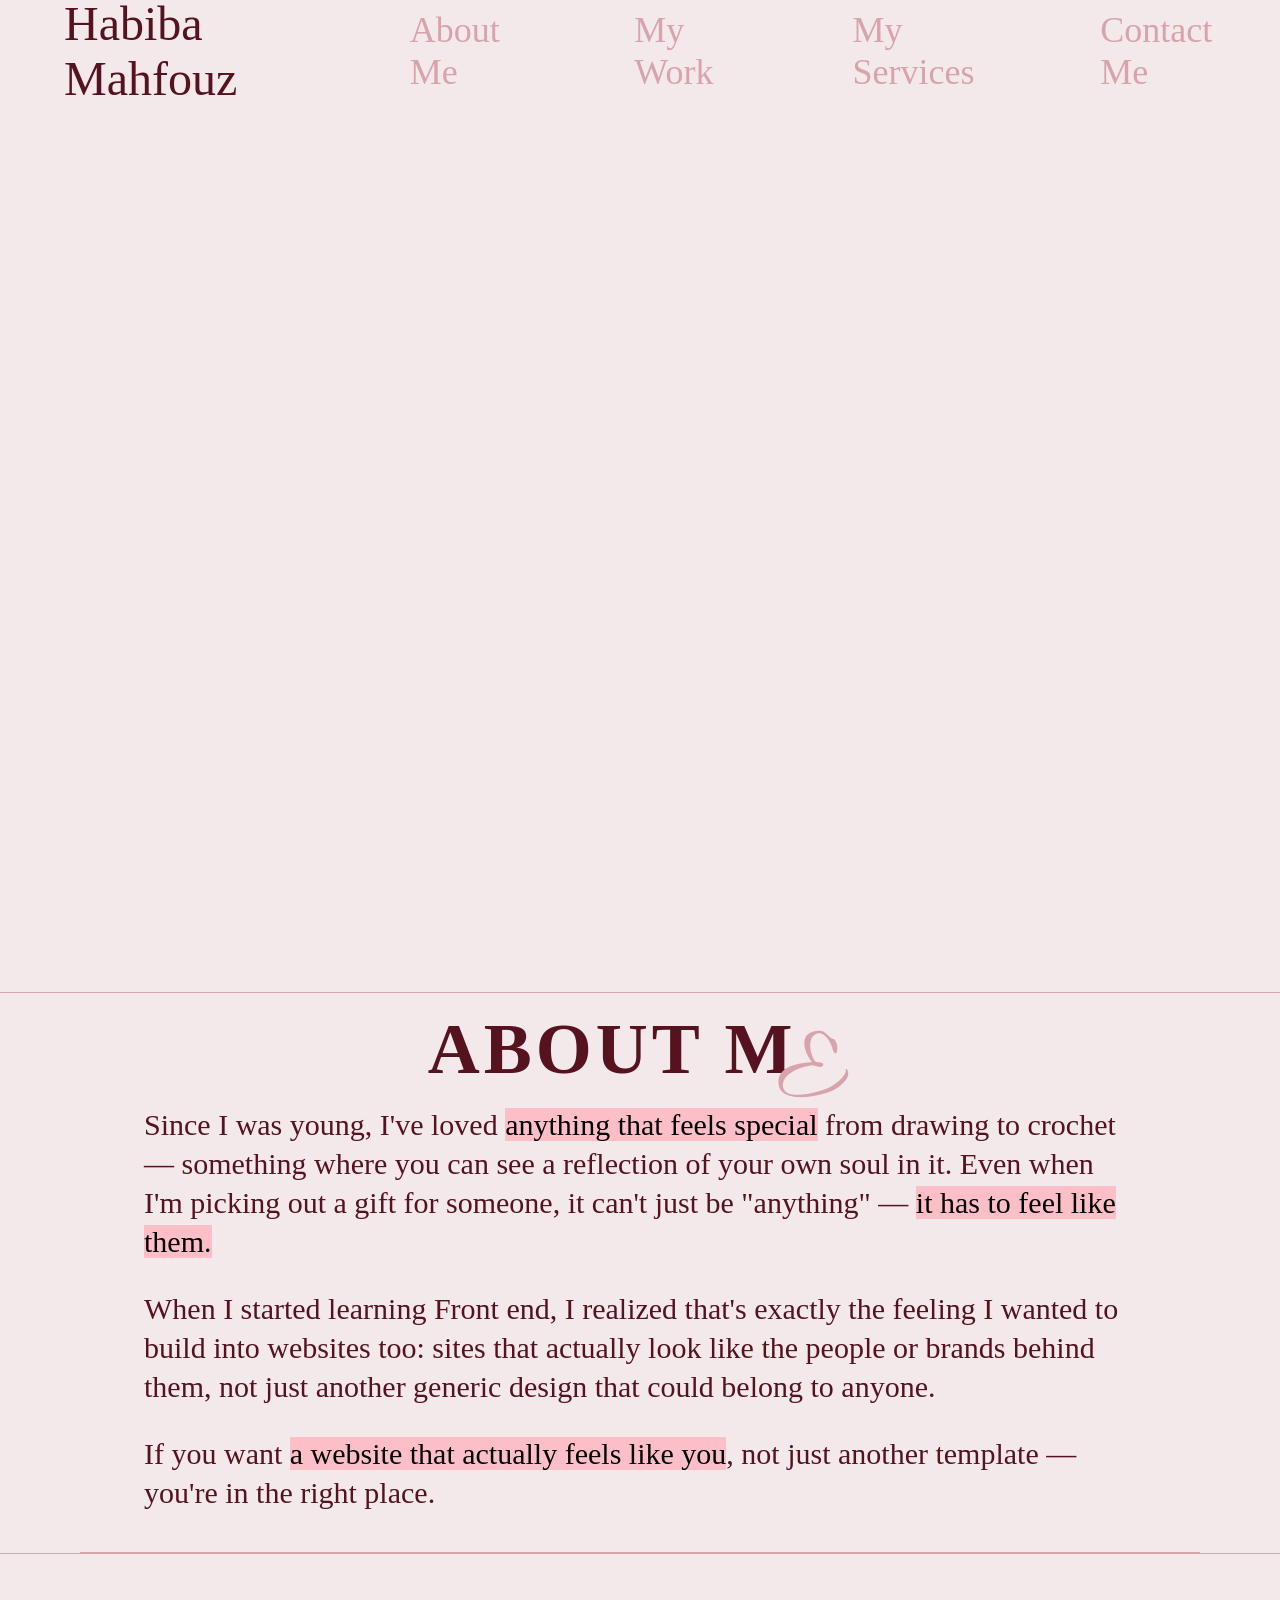
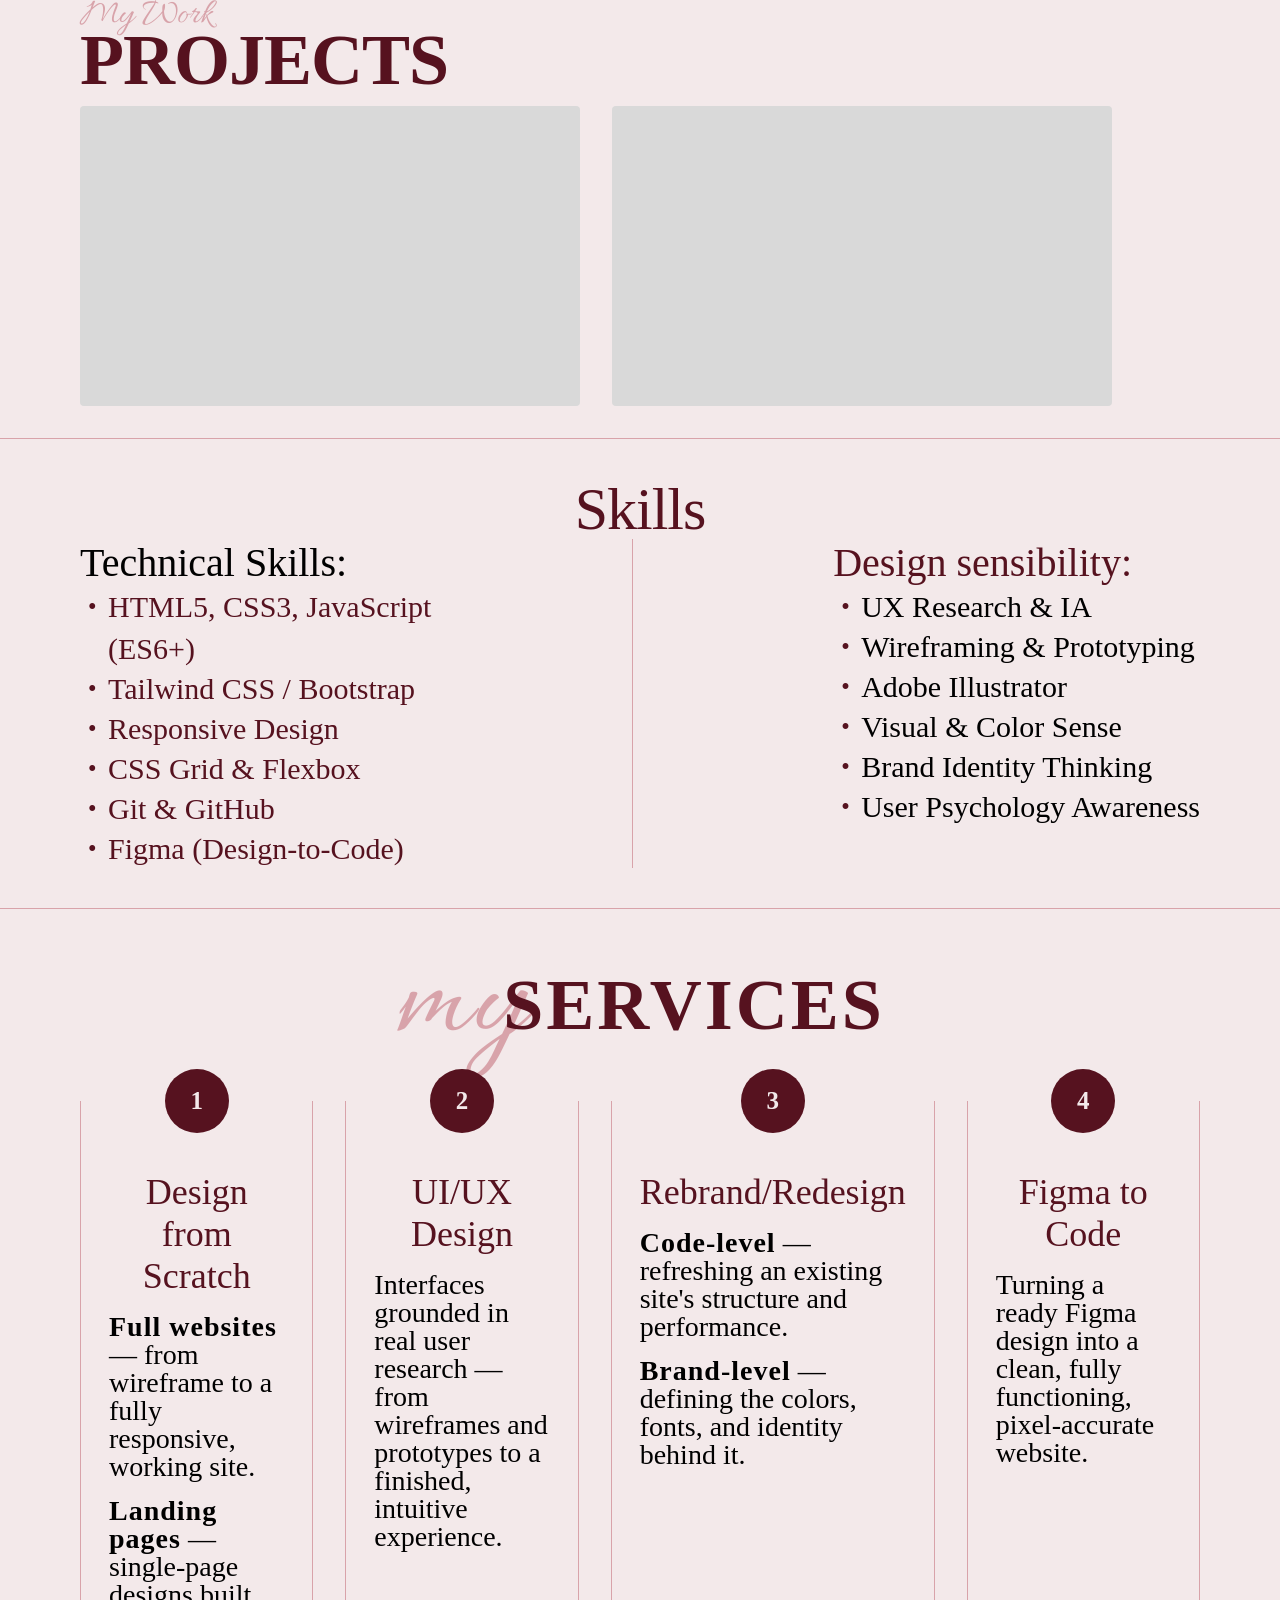
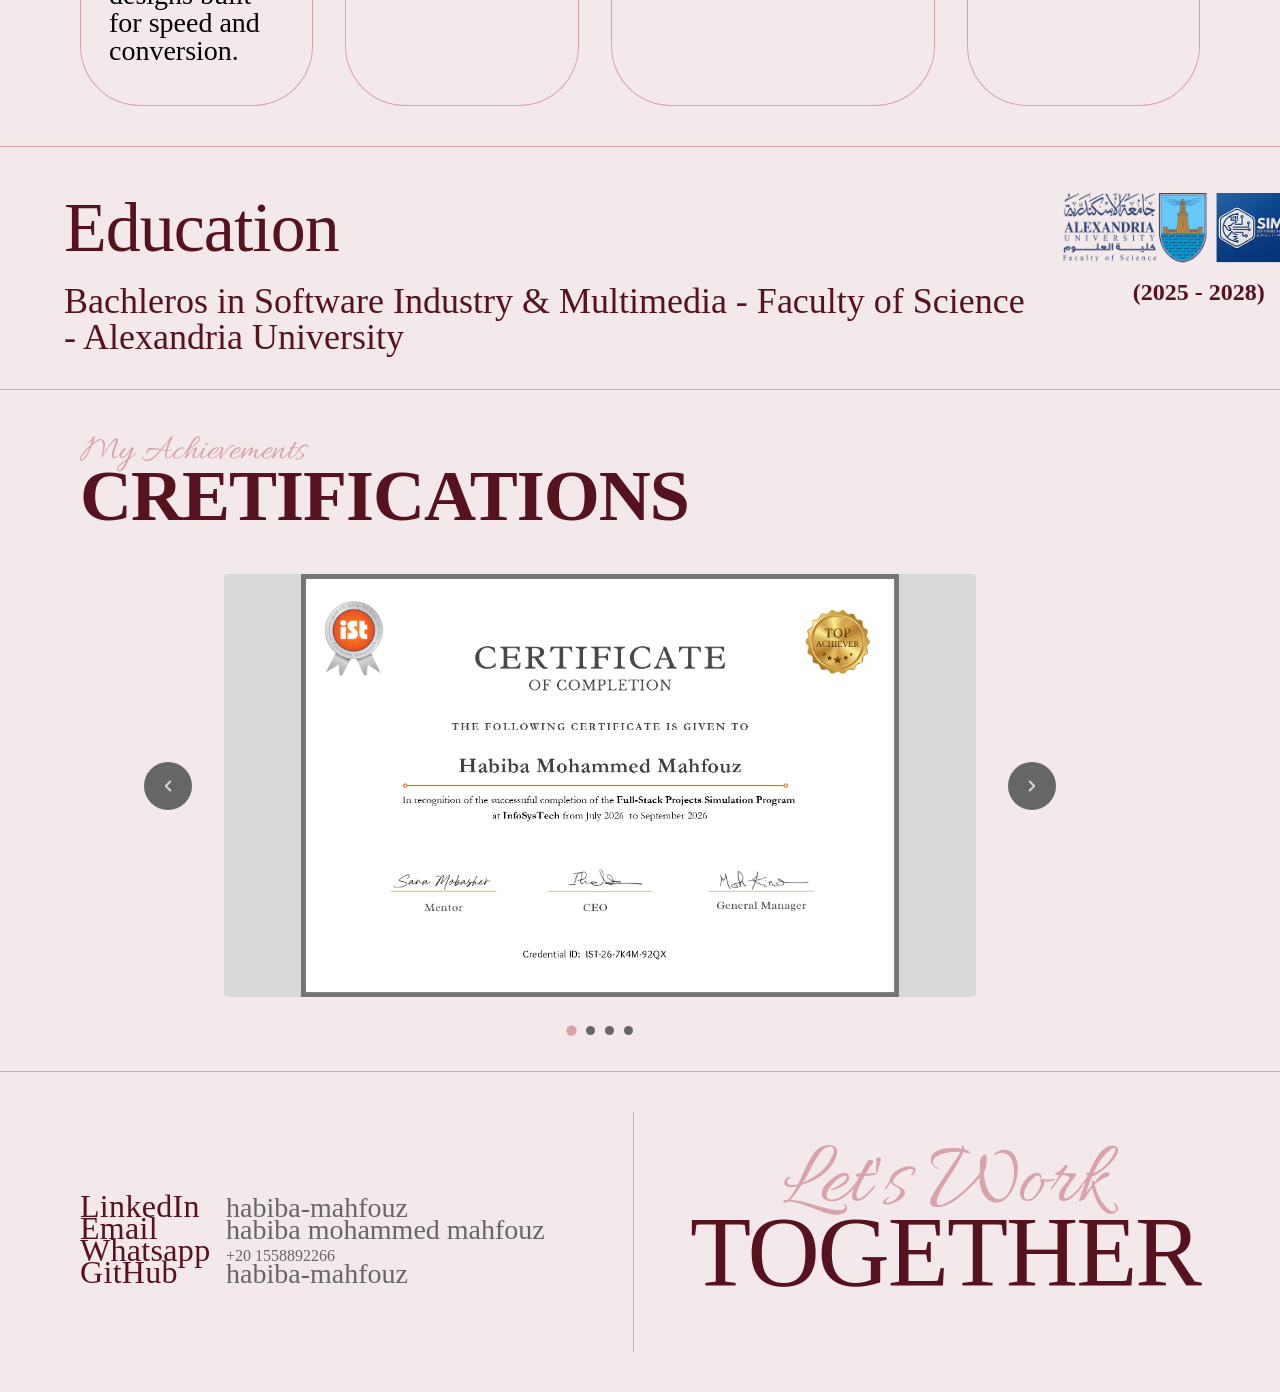
==== commit f5874610: "Delete hero section from index.html Removed hero section including image and text." ====
--- a/index.html
+++ b/index.html
@@ -26,18 +26,6 @@
     </header>
 
     <section class="hero" id="hero">
-        <div class="hero-photo">
-            <img src="images/hero.png" alt="Habiba Mahfouz">
-        </div>
-
-        <div class="hero-divider"></div>
-
-        <div class="hero-text">
-            <p class="hero-greeting">Hi, I'm</p>
-            <h1 class="hero-name">Habiba Mahfouz</h1>
-            <p class="hero-role">Frontend Developer</p>
-            <p class="hero-tagline">The website doesn't only represent your business — it feels like you.</p>
-        </div>
 
     </section>
     <hr>
--- a/style.css
+++ b/style.css
@@ -66,68 +66,15 @@
 /*=========================================================================
     hero 
 ===========================================================================*/
+
 .hero {
-    display: flex;
-    align-items: center;
-    gap: 50px;
-    max-width: 1200px;
     width: 100%;
-    padding: 40px 120px;
-}
-
-.hero-photo {
-    flex: 0 0 auto;
-    position: relative;
-    width: 270px;
-    height: 390px;
-    overflow: hidden;
-    border-radius: 0 0 0 150px;
-    border-right: 1px solid #56121F;
-}
-
-.hero-photo img {
-    width: 100%;
-    height: 100%;
-    object-fit: cover;
-    object-position: top center;
-    display: block;
-}
-
-.hero-text {
-    display: flex;
-    flex-direction: column;
-    max-width: 1000px;
-    margin-bottom: 40px;
-}
-
-.hero-greeting {
-    font-size: 80px;
-    font-weight: 10;
-    color: #56121F;
-}
-
-.hero-name {
-    font-size: 86px;
-    color: #56121F;
-    margin-top: -70px;
-    letter-spacing: 2px;
-}
-
-.hero-role {
-    font-size: 60px;
-    color: #D8A3AA;
-    margin-top: -70px;
-    line-height: -1;
-    padding-left: 100px;
-}
-
-.hero-tagline {
-    font-size: 30px;
-    color: #676667;
-    margin-top: -30px;
-    font-weight: 500;
-}
-
+    height: 100vh;           
+    background-image: url(images/cover1.png);
+    background-size: cover;
+    background-position: top center;
+    background-repeat: no-repeat;
+}
 
 /*=========================================================================
     About
@@ -481,21 +428,21 @@
 /*=========================================================================
     Education
 ===========================================================================*/
-.education{
-  width:100%;
-  padding:46px 64px 34px;
-  display:flex;
-  justify-content:space-between;
-  gap:24px;
-}
- 
-.education .left{
-  display:flex;
-  flex-direction:column;
-}
- 
-.education .title{
-  font-weight: 500;
+.education {
+    width: 100%;
+    padding: 46px 64px 34px;
+    display: flex;
+    justify-content: space-between;
+    gap: 24px;
+}
+
+.education .left {
+    display: flex;
+    flex-direction: column;
+}
+
+.education .title {
+    font-weight: 500;
     font-size: 70px;
     color: #56121F;
     line-height: 1;
@@ -503,38 +450,38 @@
     margin-right: 700px;
     text-align: left;
 }
- 
-.education .subtitle{
-  font-size:36px;
-  font-weight:500;
-  color:#56121F;
-  line-height:1;
-}
- 
-.education .right{
-  display:flex;
-  flex-direction:column;
-  align-items:center;
-  gap:16px;
-  flex-shrink:0;
-}
- 
-.education .logos{
-  height:70px;
-  width:auto;
-  display:block;
-  margin-right: 40px;
-}
- 
-.education .years{
-  margin:0;
-  font-size:24px;
-  font-weight:700;
-  color:#56121F;
-  white-space:nowrap;
-  font-family: 'inter', serif;
-}
- 
+
+.education .subtitle {
+    font-size: 36px;
+    font-weight: 500;
+    color: #56121F;
+    line-height: 1;
+}
+
+.education .right {
+    display: flex;
+    flex-direction: column;
+    align-items: center;
+    gap: 16px;
+    flex-shrink: 0;
+}
+
+.education .logos {
+    height: 70px;
+    width: auto;
+    display: block;
+    margin-right: 40px;
+}
+
+.education .years {
+    margin: 0;
+    font-size: 24px;
+    font-weight: 700;
+    color: #56121F;
+    white-space: nowrap;
+    font-family: 'inter', serif;
+}
+
 
 /*=========================================================================
     Skills
@@ -831,10 +778,6 @@
    RESPONSIVE DESIGN
    ======================================================================= */
 
-/* -------------------------------------------------------------------------
-   Large tablets / smaller laptops
-   ------------------------------------------------------------------------- */
-
 @media (max-width: 1200px) {
 
     /* ================= HEADER ================= */
@@ -855,41 +798,6 @@
     nav a.active {
         font-size: 40px;
     }
-
-
-    /* ================= HERO ================= */
-
-    .hero {
-        max-width: 1100px;
-        padding: 50px 70px;
-        gap: 40px;
-    }
-
-    .hero-photo {
-        width: 240px;
-        height: 350px;
-    }
-
-    .hero-greeting {
-        font-size: 68px;
-    }
-
-    .hero-name {
-        font-size: 74px;
-        margin-top: -55px;
-    }
-
-    .hero-role {
-        font-size: 52px;
-        margin-top: -55px;
-        padding-left: 70px;
-    }
-
-    .hero-tagline {
-        font-size: 27px;
-        margin-top: -25px;
-    }
-
 
     /* ================= ABOUT ================= */
 
@@ -1043,34 +951,7 @@
     /* ================= HERO ================= */
 
     .hero {
-        width: 100%;
-        padding: 45px 50px;
-        gap: 30px;
-    }
-
-    .hero-photo {
-        width: 210px;
-        height: 315px;
-    }
-
-    .hero-greeting {
-        font-size: 58px;
-    }
-
-    .hero-name {
-        font-size: 62px;
-        margin-top: -45px;
-    }
-
-    .hero-role {
-        font-size: 44px;
-        margin-top: -45px;
-        padding-left: 45px;
-    }
-
-    .hero-tagline {
-        font-size: 24px;
-        margin-top: -20px;
+        background-image: url(images/cover2.png);
     }
 
 
@@ -1114,7 +995,7 @@
 
     .project-card {
         height: 240px;
-         width: 75vw; 
+        width: 75vw;
     }
 
     .project-overlay {
@@ -1261,7 +1142,7 @@
         font-size: 18px;
     }
 
-    .contact-value.phone{
+    .contact-value.phone {
         font-size: 12px;
     }
 
@@ -1307,7 +1188,7 @@
     nav {
         gap: 42px;
         width: 100%;
-        
+
     }
 
     nav a {
@@ -1315,59 +1196,14 @@
     }
 
     nav a.active {
-         display: none;
+        display: none;
     }
 
 
     /* ================= HERO ================= */
 
     .hero {
-        width: 100%;
-        padding: 40px 25px;
-        display: flex;
-        flex-direction: column;
-        gap: 25px;
-        text-align: center;
-    }
-
-    .hero-photo {
-        width: 190px;
-        height: 270px;
-        border-radius: 200px ;
-    }
-
-    .hero-divider {
-        display: none;
-    }
-
-    .hero-text {
-        width: 100%;
-        max-width: none;
-        margin-bottom: 0;
-        align-items: center;
-    }
-
-    .hero-greeting {
-        font-size: 55px;
-    }
-
-    .hero-name {
-        font-size: 58px;
-        margin-top: -35px;
-        letter-spacing: 1px;
-    }
-
-    .hero-role {
-        font-size: 42px;
-        margin-top: -35px;
-        padding-left: 0;
-    }
-
-    .hero-tagline {
-        max-width: 340px;
-        font-size: 23px;
-        margin-top: -12px;
-        line-height: 1.1;
+        background-image: url(images/cover3.png);
     }
 
 
@@ -1737,30 +1573,7 @@
     }
 
     .hero {
-        padding: 30px 18px;
-    }
-
-    .hero-photo {
-        width: 165px;
-        height: 240px;
-    }
-
-    .hero-greeting {
-        font-size: 48px;
-    }
-
-    .hero-name {
-        font-size: 51px;
-        margin-top: -30px;
-    }
-
-    .hero-role {
-        font-size: 37px;
-        margin-top: -30px;
-    }
-
-    .hero-tagline {
-        font-size: 20px;
+        background-image: url(images/cover4.png);
     }
 
     .about {
@@ -1864,17 +1677,18 @@
     }
 }
 
+@media (max-width: 200px) {
+    .hero {
+        background-image: url(images/cover4.png);
+    }
+
+}
 
 /* =========================================================================
    TOUCH DEVICES
    ======================================================================= */
 
 @media (hover: none) and (pointer: coarse) {
-
-    /*
-       Hover overlays don't work naturally on phones.
-       Make the project overlay slightly easier to activate/read.
-    */
 
     .project-card:active .project-overlay {
         opacity: 1;
